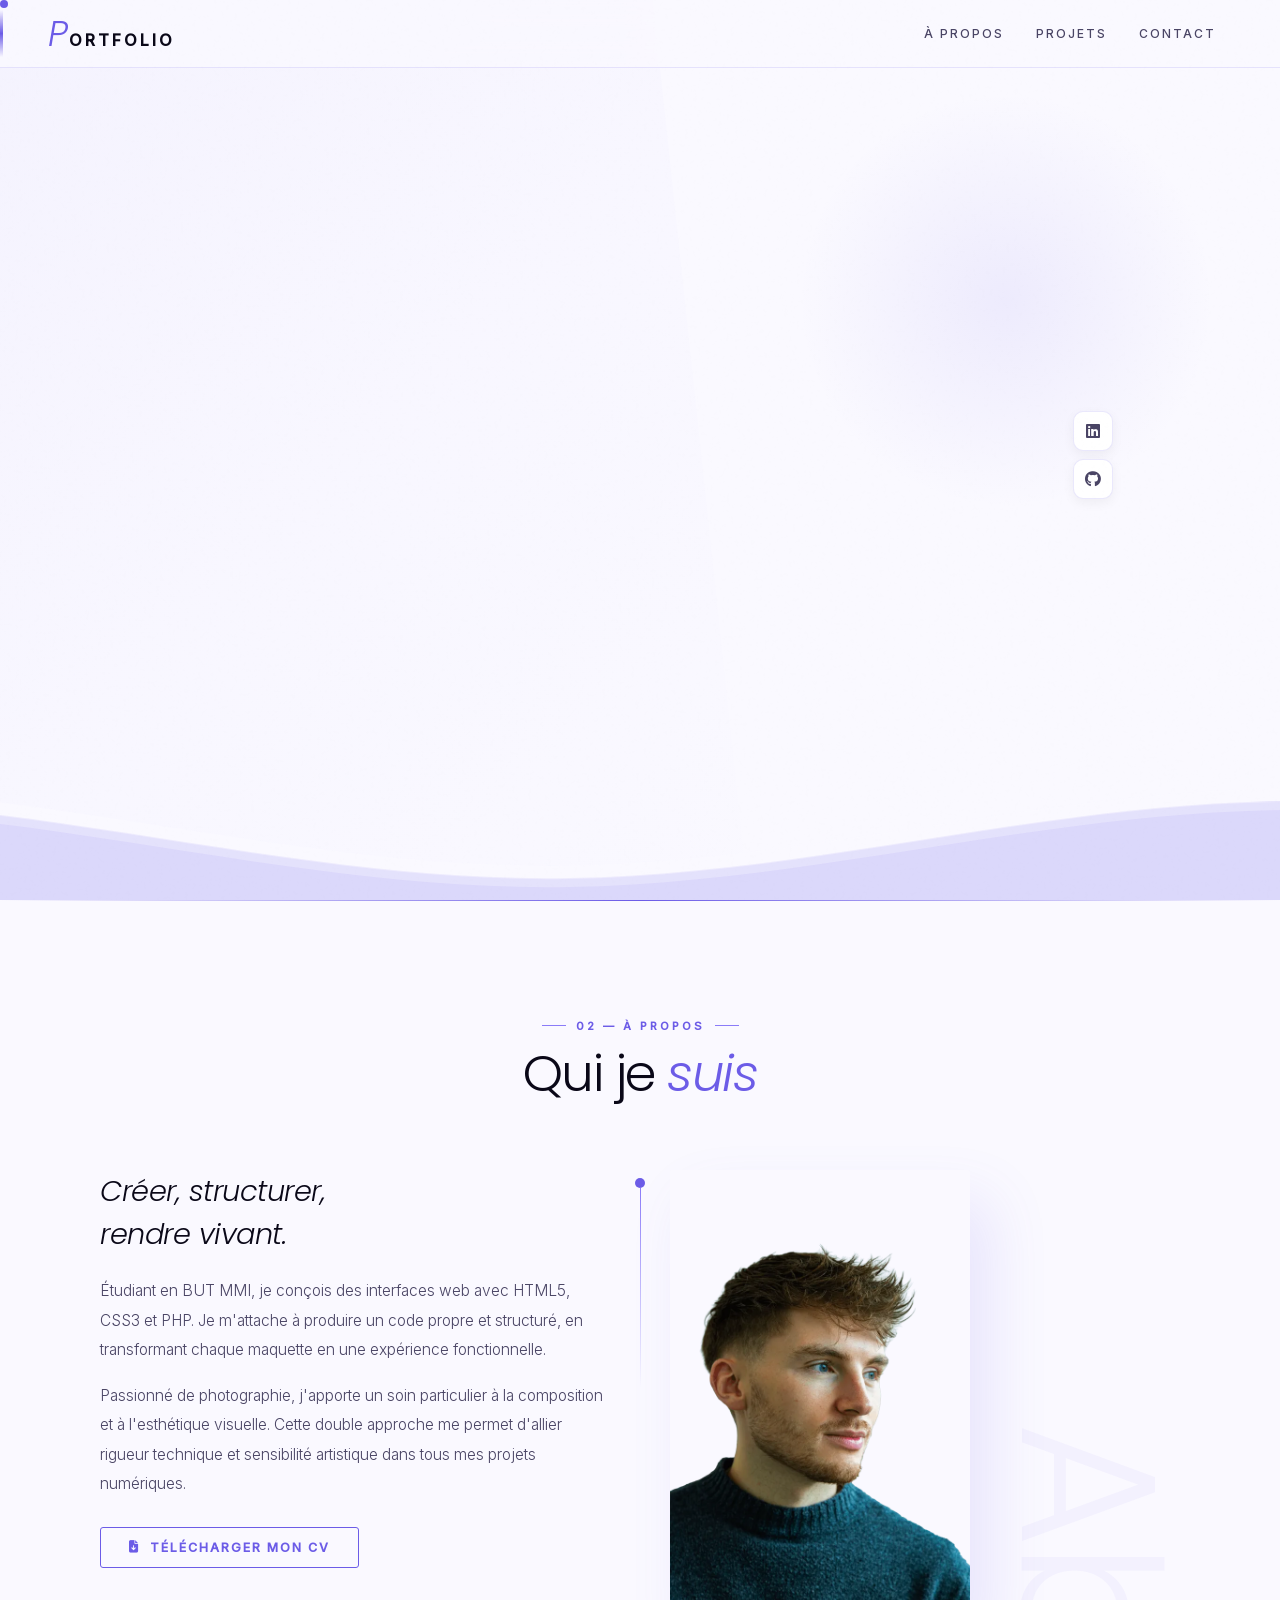
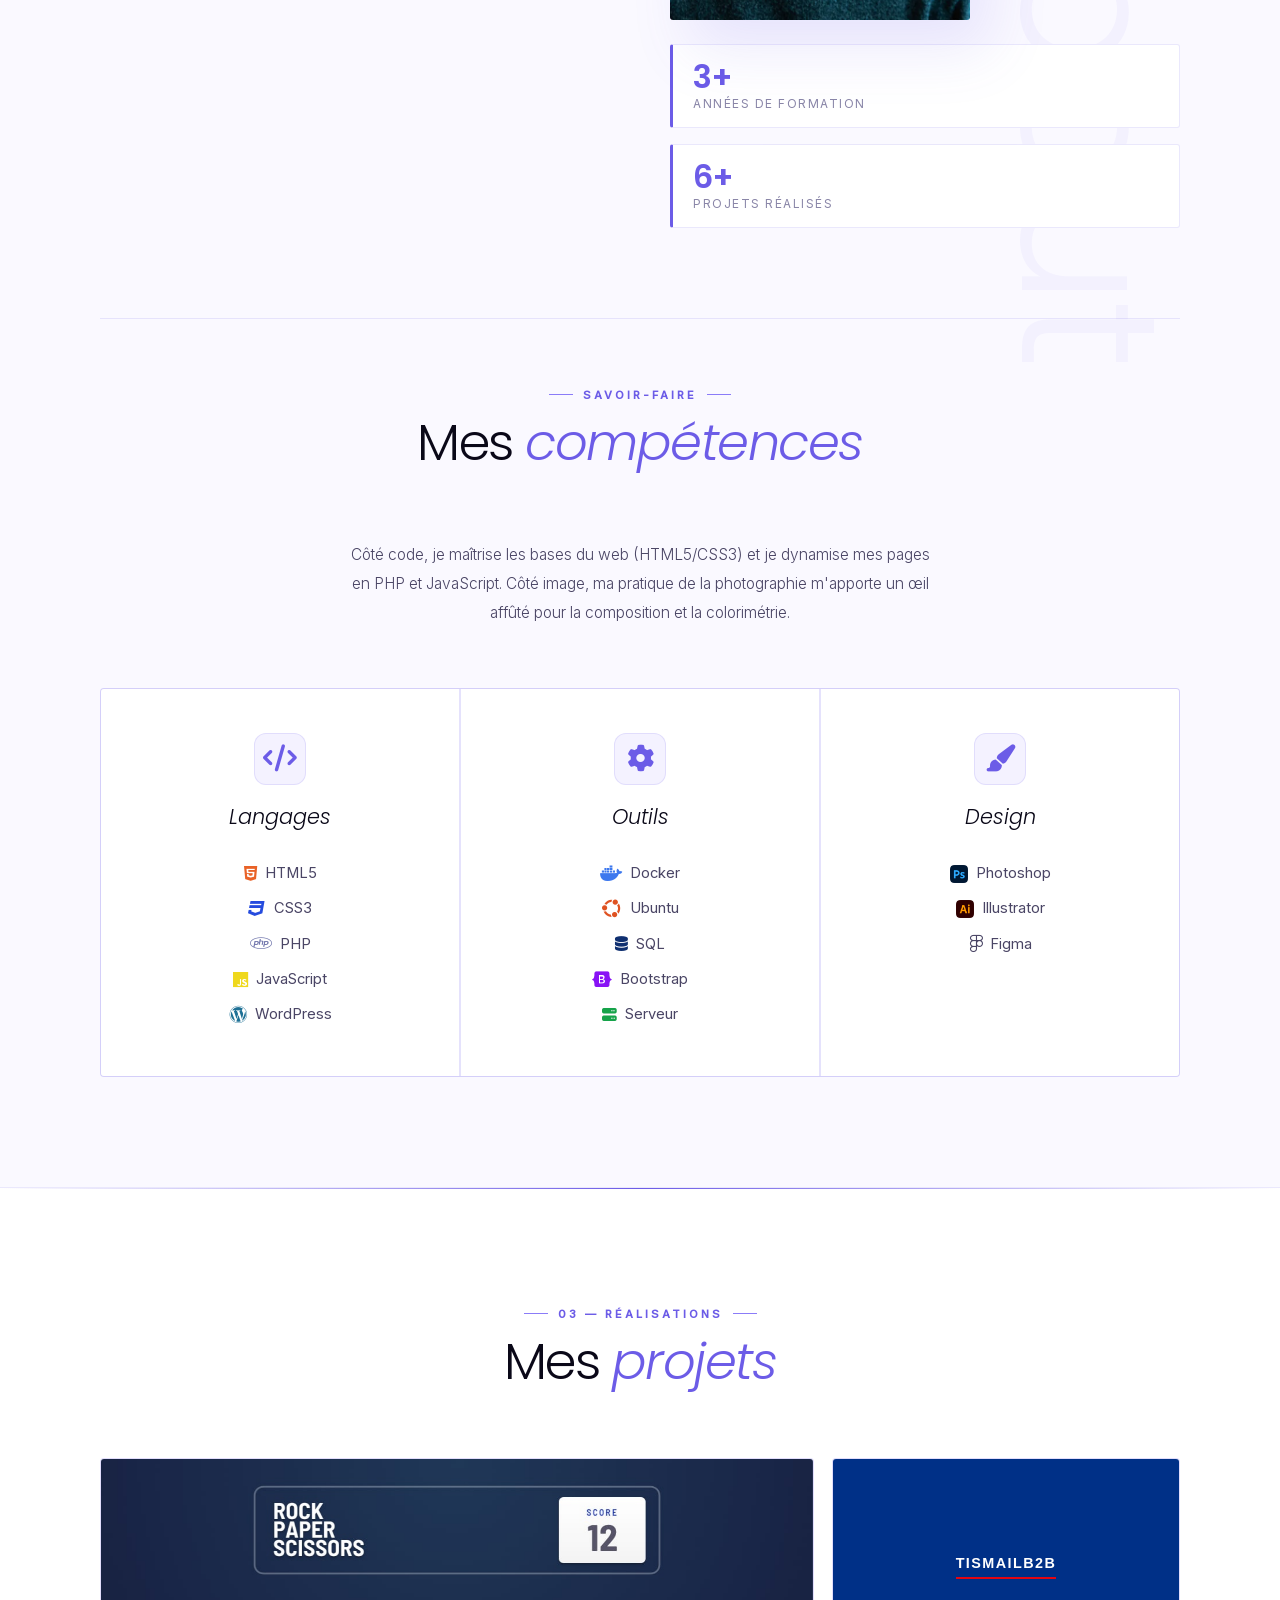
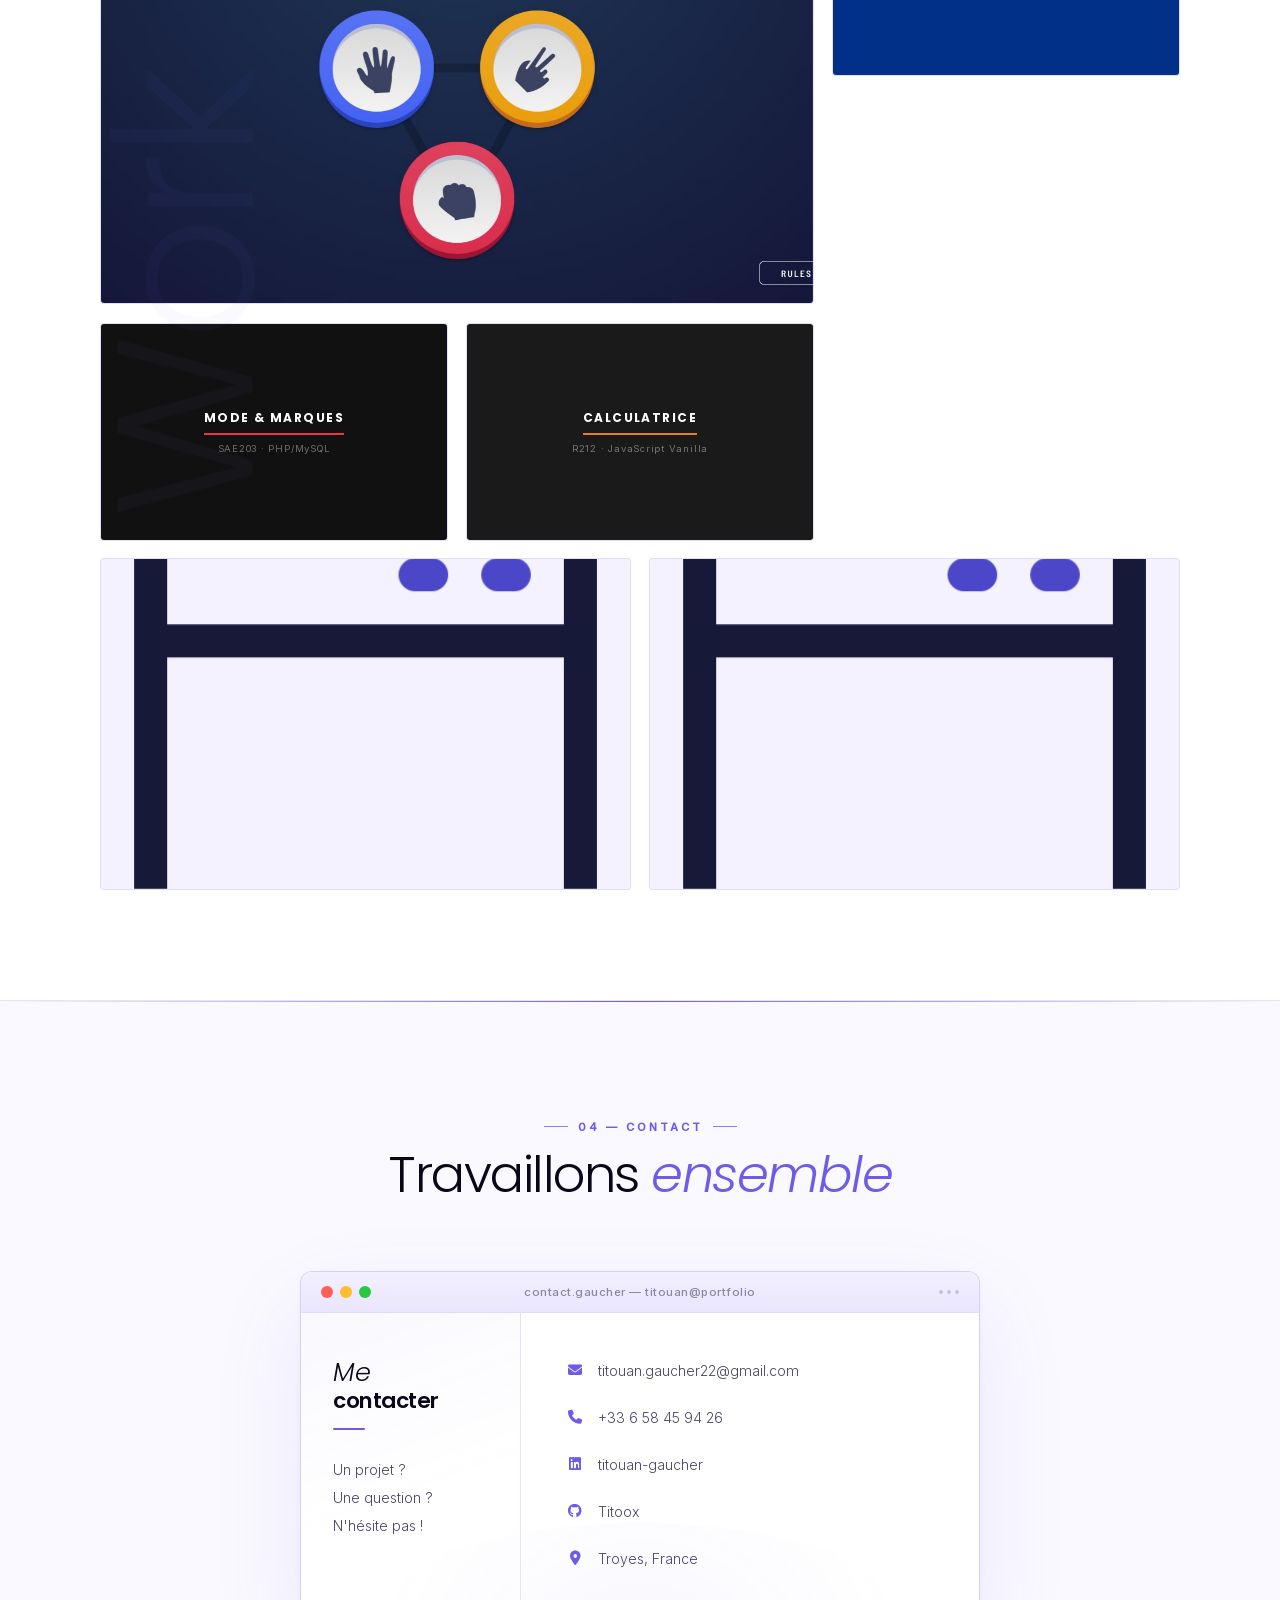
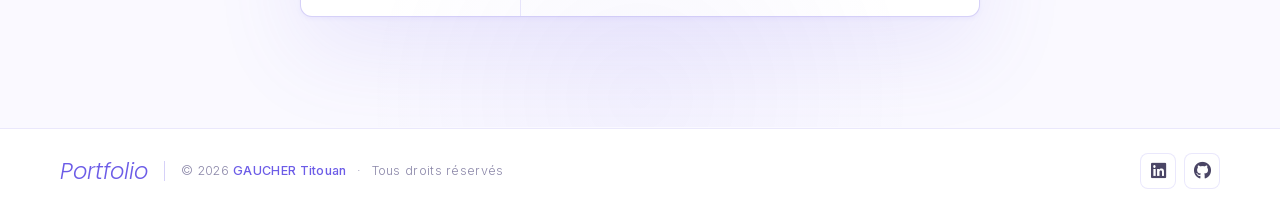
==== index.html @ 53550db9 "perf: optimisation EcoIndex Grade A — auto-hébergement polices + WebP + CSS fusionné - Polices Poppi" ====
<!DOCTYPE html>
<html lang="fr">
<head>
  <meta charset="UTF-8" />
  <meta name="viewport" content="width=device-width, initial-scale=1.0, viewport-fit=cover" />
  <meta name="description" content="Portfolio de GAUCHER Titouan, développeur web junior & étudiant en BUT MMI." />
  <meta name="theme-color" content="#6c5ce7">
  <title>Portfolio · Titouan Gaucher</title>

  <link rel="stylesheet" href="css/main.css" />
  <link rel="stylesheet" href="css/fa/all.min.css" />
  <link rel="icon" type="image/png" href="./images/favicon.png" />
</head>
<body>

  <!-- Curseur personnalisé -->
  <div class="cursor" id="cursor"></div>
  <div class="grain-overlay" aria-hidden="true"></div>


  <!-- ── HEADER ── -->
  <header class="en-tete">
    <a class="logo" href="#hero">
      <span class="logo-p">P</span>
      <span class="logo-rest">ortfolio</span>
    </a>
    <button class="nav-toggle" id="nav-toggle" aria-label="Menu" aria-expanded="false" aria-controls="main-nav">
      <span></span>
      <span></span>
      <span></span>
    </button>
    <nav class="navigation" id="main-nav">
      <ul class="navigation__liste">
        <li><a href="#profil">À propos</a></li>
        <li><a href="#projets">Projets</a></li>
        <li><a href="#contact">Contact</a></li>
      </ul>
    </nav>
  </header>

  <!-- ── HERO ── -->
  <div class="hero" id="hero">

    <div class="hero__left scroll">
      <span class="hero__number">01</span>

      <div class="hero__eyebrow">
        <span class="hero__eyebrow-line"></span>
        <span class="hero__eyebrow-text">Disponible · Troyes, France</span>
      </div>

      <h1 class="hero__titre">
        <em>Bonjour,</em><br>
        je suis<br>
        <span class="hero__nom-block">Titouan<br>Gaucher</span>
      </h1>

      <p class="hero__tagline">
        Développeur Web Junior & étudiant en BUT MMI —
        j'allie rigueur technique et sensibilité artistique
        pour créer des expériences web mémorables.
      </p>

      <div class="hero__actions">
        <!-- Fix #4 : bouton → lien (navigation sémantique) -->
        <a href="#profil" class="bouton-principal">
          <i class="fa-solid fa-user"></i> Qui suis-je ?
        </a>
        <a class="hero__link-cv" href="images/Titouan_Gaucher_CV.pdf" target="_blank">
          Mon CV
        </a>
      </div>

      <div class="hero__scroll-hint">Défiler</div>
    </div>

    <div class="hero__right">
      <div class="hero__right-inner">
        <div class="hero__photo-frame scroll-right">
          <!-- Pas de loading="lazy" sur hero — above the fold -->
          <picture>
            <source srcset="images/photo_profil.webp" type="image/webp" />
            <img src="images/photo_profil.png" alt="Titouan Gaucher" />
          </picture>
          <div class="hero__photo-tag">
            <div class="hero__photo-tag-dot"></div>
            <span>Open to work</span>
          </div>
        </div>
        <nav class="icones-hero" aria-label="Réseaux sociaux">
          <a href="https://www.linkedin.com/in/titouan-gaucher/" target="_blank" aria-label="LinkedIn">
            <i class="fa-brands fa-linkedin"></i>
          </a>
          <a href="https://github.com/Titoox" target="_blank" aria-label="GitHub">
            <i class="fa-brands fa-github"></i>
          </a>
        </nav>
      </div>
    </div>

    <div class="vagues-conteneur">
      <svg class="vagues" xmlns="http://www.w3.org/2000/svg" viewBox="0 24 150 28" preserveAspectRatio="none">
        <defs>
          <path id="vague-douce" d="M-160 44c30 0 58-18 88-18s 58 18 88 18 58-18 88-18 58 18 88 18 v44h-352z"/>
        </defs>
        <g class="parallaxe">
          <use href="#vague-douce" x="48" y="0" fill="#faf9ff"/>
          <use href="#vague-douce" x="48" y="3" fill="rgba(108,92,231,0.15)"/>
          <use href="#vague-douce" x="48" y="5" fill="rgba(108,92,231,0.07)"/>
        </g>
      </svg>
    </div>
  </div>

  <!-- ── BOUTON HAUT ── -->
  <button onclick="topFunction()" id="bouton-haut" title="Retour en haut" aria-label="Retour en haut de page">
    <svg height="1.1em" viewBox="0 0 512 512">
      <path d="M233.4 105.4c12.5-12.5 32.8-12.5 45.3 0l192 192c12.5 12.5 12.5 32.8 0 45.3s-32.8 12.5-45.3 0L256 173.3 86.6 342.6c-12.5 12.5-32.8 12.5-45.3 0s-12.5-32.8 0-45.3l192-192z"/>
    </svg>
  </button>

  <!-- ── SECTION PROFIL ── -->
  <!-- Fix #3 : id ajouté sur h2 pour correspondre à aria-labelledby -->
  <section id="profil" class="section-profil" aria-labelledby="titre-profil">
    <span class="section-deco-text" aria-hidden="true">About</span>
    <div class="profil-container">

      <div class="section-header scroll">
        <div class="section-label">02 — À propos</div>
        <h2 class="titre-section" id="titre-profil">Qui je <em>suis</em></h2>
      </div>

      <div class="profil-grid">
        <!-- Texte gauche -->
        <div class="profil-texte scroll-left">
          <h3>Créer, structurer,<br>rendre vivant.</h3>
          <p>
            Étudiant en BUT MMI, je conçois des interfaces web avec HTML5, CSS3
            et PHP. Je m'attache à produire un code propre et structuré, en
            transformant chaque maquette en une expérience fonctionnelle.
          </p>
          <p>
            Passionné de photographie, j'apporte un soin particulier à la
            composition et à l'esthétique visuelle. Cette double approche me
            permet d'allier rigueur technique et sensibilité artistique dans
            tous mes projets numériques.
          </p>
          <a class="bouton-cv" href="images/Titouan_Gaucher_CV.pdf" target="_blank">
            <i class="fa-solid fa-file-arrow-down"></i> Télécharger mon CV
          </a>
        </div>

        <!-- Divider central -->
        <div class="profil-divider scroll">
          <div class="profil-divider-dot"></div>
          <div class="profil-divider-line"></div>
        </div>

        <!-- Photo + stats droite -->
        <div class="profil-photo-col scroll-right">
          <!-- Fix #9 : lazy sur photo profil (below the fold) -->
          <picture>
            <source srcset="images/photo_profil.webp" type="image/webp" />
            <img loading="lazy" src="images/photo_profil.png" alt="Photo de profil de Titouan Gaucher" />
          </picture>
          <div class="profil-stats">
            <div class="profil-stat">
              <div class="profil-stat-num">3+</div>
              <div class="profil-stat-label">Années de formation</div>
            </div>
            <div class="profil-stat">
              <div class="profil-stat-num">6+</div>
              <div class="profil-stat-label">Projets réalisés</div>
            </div>
          </div>
        </div>
      </div>

      <!-- Compétences -->
      <div class="competences-section">
        <div class="section-header scroll">
          <div class="section-label">Savoir-faire</div>
          <h2 class="titre-section">Mes <em>compétences</em></h2>
        </div>

        <p class="competences-intro scroll">
          Côté code, je maîtrise les bases du web (HTML5/CSS3) et je dynamise
          mes pages en PHP et JavaScript. Côté image, ma pratique de la
          photographie m'apporte un œil affûté pour la composition et la colorimétrie.
        </p>

        <div class="competences-grille">
          <div class="carte-competence scroll">
            <h4><i class="fa-solid fa-code"></i><br/>Langages</h4>
            <div class="competence-liste">
              <p><i class="fa-brands fa-html5" style="color:#e96227"></i> HTML5</p>
              <p><i class="fa-brands fa-css3" style="color:#254bde"></i> CSS3</p>
              <p><i class="fa-brands fa-php" style="color:#7277ad"></i> PHP</p>
              <p><i class="fa-brands fa-js" style="color:#efd81d"></i> JavaScript</p>
              <p><i class="fa-brands fa-wordpress" style="color:#1e7095"></i> WordPress</p>
            </div>
          </div>
          <div class="carte-competence scroll">
            <h4><i class="fa-solid fa-gear"></i><br/>Outils</h4>
            <div class="competence-liste">
              <p><i class="fa-brands fa-docker" style="color:#3d78ee"></i> Docker</p>
              <p><i class="fa-brands fa-ubuntu" style="color:#df5222"></i> Ubuntu</p>
              <p><i class="fa-solid fa-database" style="color:#0f2f70"></i> SQL</p>
              <p><i class="fa-brands fa-bootstrap" style="color:#8812f5"></i> Bootstrap</p>
              <p><i class="fa-solid fa-server" style="color:#16a34a"></i> Serveur</p>
            </div>
          </div>
          <div class="carte-competence scroll">
            <h4><i class="fa-solid fa-paintbrush"></i><br/>Design</h4>
            <div class="competence-liste">
              <p><img src="./images/adobe-photoshop.256x256.png" alt="Photoshop"/> Photoshop</p>
              <p><img src="./images/adobe-illustrator.256x256.png" alt="Illustrator"/> Illustrator</p>
              <p><i class="fa-brands fa-figma"></i> Figma</p>
            </div>
          </div>
        </div>
      </div>

    </div>
  </section>

  <!-- ── SECTION PROJETS ── -->
  <!-- Fix #3 : id ajouté sur h2 -->
  <section id="projets" class="section-projets" aria-labelledby="titre-projets">
    <div class="projets-container">

      <div class="section-header scroll">
        <div class="section-label">03 — Réalisations</div>
        <h2 class="titre-section" id="titre-projets">Mes <em>projets</em></h2>
      </div>

      <div class="projets-grille">
        <div class="carte-projet scroll">
          <div class="projet-image"><img loading="lazy" src="./images/pfc/desktop-step-1.jpg" alt="Jeu Pierre-Feuille-Ciseaux en JavaScript"/></div>
          <div class="projet-infos">
            <p class="projet-description">Jeu Pierre-Feuille-Ciseaux</p>
            <div class="projet-pied">
              <span class="projet-technos">
                <i class="fa-brands fa-html5" style="color:rgba(255,255,255,0.9)"></i>
                <i class="fa-brands fa-css3" style="color:rgba(255,255,255,0.9)"></i>
                <i class="fa-brands fa-js" style="color:rgba(255,255,255,0.9)"></i>
              </span>
              <a class="lien-projet" href="projet-pfc.html">Voir le projet</a>
            </div>
          </div>
        </div>
        <div class="carte-projet scroll">
          <div class="projet-image" style="background:#003087; display:flex; align-items:center; justify-content:center;">
            <div style="text-align:center; color:white; font-family:'Outfit',sans-serif;">
              <div style="font-size:0.9em; font-weight:700; letter-spacing:0.1em; text-transform:uppercase; border-bottom:2px solid #e30613; padding-bottom:6px;">TismailB2B</div>
            </div>
          </div>
          <div class="projet-infos">
            <p class="projet-description">Portail B2B revendeurs — La Chaussette de France</p>
            <div class="projet-pied">
              <span class="projet-technos">
                <i class="fa-brands fa-php" style="color:rgba(255,255,255,0.9)"></i>
                <i class="fa-solid fa-database" style="color:rgba(255,255,255,0.9)"></i>
                <i class="fa-brands fa-css3" style="color:rgba(255,255,255,0.9)"></i>
              </span>
              <a class="lien-projet" href="projet-tismailb2b.html">Voir le projet</a>
            </div>
          </div>
        </div>
        <div class="carte-projet scroll">
          <div class="projet-image" style="background:#111; display:flex; align-items:center; justify-content:center; flex-direction:column; gap:8px;">
            <div style="font-family:'Poppins',sans-serif; font-size:0.75em; font-weight:700; letter-spacing:0.12em; text-transform:uppercase; color:white; border-bottom:2px solid #e63946; padding-bottom:6px;">Mode & Marques</div>
            <div style="font-size:0.6em; color:rgba(255,255,255,0.4); letter-spacing:0.08em;">SAE203 · PHP/MySQL</div>
          </div>
          <div class="projet-infos">
            <p class="projet-description">Répertoire de marques de mode</p>
            <div class="projet-pied">
              <span class="projet-technos">
                <i class="fa-brands fa-php" style="color:rgba(255,255,255,0.9)"></i>
                <i class="fa-solid fa-database" style="color:rgba(255,255,255,0.9)"></i>
                <i class="fa-brands fa-css3" style="color:rgba(255,255,255,0.9)"></i>
              </span>
              <a class="lien-projet" href="projet-sae203.html">Voir le projet</a>
            </div>
          </div>
        </div>
        <div class="carte-projet scroll">
          <div class="projet-image" style="background:#1a1a1a; display:flex; align-items:center; justify-content:center; flex-direction:column; gap:8px;">
            <div style="font-family:'Poppins',sans-serif; font-size:0.75em; font-weight:700; letter-spacing:0.12em; text-transform:uppercase; color:white; border-bottom:2px solid #e67e22; padding-bottom:6px;">Calculatrice</div>
            <div style="font-size:0.6em; color:rgba(255,255,255,0.4); letter-spacing:0.08em;">R212 · JavaScript Vanilla</div>
          </div>
          <div class="projet-infos">
            <p class="projet-description">Calculatrice JavaScript vanilla</p>
            <div class="projet-pied">
              <span class="projet-technos">
                <i class="fa-brands fa-js" style="color:rgba(255,255,255,0.9)"></i>
                <i class="fa-brands fa-html5" style="color:rgba(255,255,255,0.9)"></i>
                <i class="fa-brands fa-css3" style="color:rgba(255,255,255,0.9)"></i>
              </span>
              <a class="lien-projet" href="projet-calculatrice.html">Voir le projet</a>
            </div>
          </div>
        </div>
        <div class="carte-projet scroll">
          <div class="projet-image"><img loading="lazy" src="./images/web.png" alt="Projet web HTML CSS PHP"/></div>
          <div class="projet-infos">
            <p class="projet-description">Lorem ipsum dolor sit amet</p>
            <div class="projet-pied">
              <span class="projet-technos">
                <i class="fa-brands fa-html5" style="color:rgba(255,255,255,0.9)"></i>
                <i class="fa-brands fa-css3" style="color:rgba(255,255,255,0.9)"></i>
              </span>
              <a class="lien-projet" href="#" target="_blank">Visiter</a>
            </div>
          </div>
        </div>
        <div class="carte-projet scroll">
          <div class="projet-image"><img loading="lazy" src="./images/web.png" alt="Projet web Bootstrap PHP"/></div>
          <div class="projet-infos">
            <p class="projet-description">Lorem ipsum dolor sit amet</p>
            <div class="projet-pied">
              <span class="projet-technos">
                <i class="fa-brands fa-bootstrap" style="color:rgba(255,255,255,0.9)"></i>
                <i class="fa-brands fa-php" style="color:rgba(255,255,255,0.9)"></i>
              </span>
              <a class="lien-projet" href="#" target="_blank">Visiter</a>
            </div>
          </div>
        </div>
      </div>

    </div>
  </section>

  <!-- ── SECTION CONTACT ── -->
  <section id="contact" class="section-contact" aria-labelledby="titre-contact">
    <div class="contact-container">

      <div class="section-header scroll">
        <div class="section-label">04 — Contact</div>
        <h2 class="titre-section" id="titre-contact">Travaillons <em>ensemble</em></h2>
      </div>

      <div class="contact-zone scroll">
        <div class="formulaire-fenetre">
          <div class="fenetre-barre">
            <div class="fenetre-boutons">
              <div class="fenetre-btn fermer"></div>
              <div class="fenetre-btn agrandir"></div>
              <div class="fenetre-btn reduire"></div>
            </div>
            <span class="fenetre-barre-title">contact.gaucher — titouan@portfolio</span>
            <div class="fenetre-points">
              <div class="fenetre-point"></div>
              <div class="fenetre-point"></div>
              <div class="fenetre-point"></div>
            </div>
          </div>
          <div class="fenetre-corps">
            <div class="contact-infos">
              <div class="contact-titre">
                Me<br><strong>contacter</strong>
              </div>
              <p class="contact-accroche">Un projet ?<br/>Une question ?<br/>N'hésite pas !</p>
            </div>
            <div class="contact-liste">
              <a class="contact-ligne" href="mailto:titouan.gaucher22@gmail.com">
                <i class="fa-solid fa-envelope"></i> titouan.gaucher22@gmail.com
              </a>
              <a class="contact-ligne" href="tel:+33658459426">
                <i class="fa-solid fa-phone"></i> +33 6 58 45 94 26
              </a>
              <a class="contact-ligne" href="https://www.linkedin.com/in/titouan-gaucher/" target="_blank">
                <i class="fa-brands fa-linkedin"></i> titouan-gaucher
              </a>
              <a class="contact-ligne" href="https://github.com/Titoox" target="_blank">
                <i class="fa-brands fa-github"></i> Titoox
              </a>
              <span class="contact-ligne contact-ligne--info">
                <i class="fa-solid fa-location-dot"></i> Troyes, France
              </span>
            </div>
          </div>
        </div>
      </div>
    </div>
  </section>

  <!-- ── FOOTER ── -->
  <footer class="pied-de-page">
    <div class="footer-left">
      <a class="footer-logo" href="#hero">Portfolio</a>
      <div class="footer-sep"></div>
      <p class="pied-copyright">
        © 2026 <span class="pied-nom">GAUCHER Titouan</span>
        <span class="pied-separateur">·</span> Tous droits réservés
      </p>
    </div>
    <nav class="icones-footer" aria-label="Réseaux sociaux">
      <a href="https://www.linkedin.com/in/titouan-gaucher/" target="_blank" aria-label="LinkedIn">
        <i class="fa-brands fa-linkedin"></i>
      </a>
      <a href="https://github.com/Titoox" target="_blank" aria-label="GitHub">
        <i class="fa-brands fa-github"></i>
      </a>
    </nav>
  </footer>

  <script src="scroll.js"></script>

</body>
</html>
---- css/main.css ----
/* ================================================================
   fonts.css — Auto-hébergement des polices (Poppins + Inter)
   Remplace Google Fonts + CDNFonts Satoshi (non utilisé)
   Subset: latin + latin-ext (accents français)
================================================================ */

/* ── INTER variable font ── */
@font-face {
  font-family: "Inter";
  font-style: normal;
  font-weight: 200 500;
  font-display: swap;
  src: url("fonts/inter-latinext.woff2") format("woff2");
  unicode-range: U+0100-02BA, U+02BD-02C5, U+02C7-02CC, U+02CE-02D7, U+02DD-02FF, U+0304, U+0308, U+0329, U+1D00-1DBF, U+1E00-1E9F, U+1EF2-1EFF, U+2020, U+20A0-20AB, U+20AD-20C0, U+2113, U+2C60-2C7F, U+A720-A7FF;
}
@font-face {
  font-family: "Inter";
  font-style: normal;
  font-weight: 200 500;
  font-display: swap;
  src: url("fonts/inter-latin.woff2") format("woff2");
  unicode-range: U+0000-00FF, U+0131, U+0152-0153, U+02BB-02BC, U+02C6, U+02DA, U+02DC, U+0304, U+0308, U+0329, U+2000-206F, U+20AC, U+2122, U+2191, U+2193, U+2212, U+2215, U+FEFF, U+FFFD;
}

/* ── POPPINS italic 300 ── */
@font-face {
  font-family: "Poppins";
  font-style: italic;
  font-weight: 300;
  font-display: swap;
  src: url("fonts/poppins-italic-300-latinext.woff2") format("woff2");
  unicode-range: U+0100-02BA, U+02BD-02C5, U+02C7-02CC, U+02CE-02D7, U+02DD-02FF, U+0304, U+0308, U+0329, U+1D00-1DBF, U+1E00-1E9F, U+1EF2-1EFF, U+2020, U+20A0-20AB, U+20AD-20C0, U+2113, U+2C60-2C7F, U+A720-A7FF;
}
@font-face {
  font-family: "Poppins";
  font-style: italic;
  font-weight: 300;
  font-display: swap;
  src: url("fonts/poppins-italic-300-latin.woff2") format("woff2");
  unicode-range: U+0000-00FF, U+0131, U+0152-0153, U+02BB-02BC, U+02C6, U+02DA, U+02DC, U+0304, U+0308, U+0329, U+2000-206F, U+20AC, U+2122, U+2191, U+2193, U+2212, U+2215, U+FEFF, U+FFFD;
}

/* ── POPPINS normal 300 ── */
@font-face {
  font-family: "Poppins";
  font-style: normal;
  font-weight: 300;
  font-display: swap;
  src: url("fonts/poppins-300-latinext.woff2") format("woff2");
  unicode-range: U+0100-02BA, U+02BD-02C5, U+02C7-02CC, U+02CE-02D7, U+02DD-02FF, U+0304, U+0308, U+0329, U+1D00-1DBF, U+1E00-1E9F, U+1EF2-1EFF, U+2020, U+20A0-20AB, U+20AD-20C0, U+2113, U+2C60-2C7F, U+A720-A7FF;
}
@font-face {
  font-family: "Poppins";
  font-style: normal;
  font-weight: 300;
  font-display: swap;
  src: url("fonts/poppins-300-latin.woff2") format("woff2");
  unicode-range: U+0000-00FF, U+0131, U+0152-0153, U+02BB-02BC, U+02C6, U+02DA, U+02DC, U+0304, U+0308, U+0329, U+2000-206F, U+20AC, U+2122, U+2191, U+2193, U+2212, U+2215, U+FEFF, U+FFFD;
}

/* ── POPPINS normal 400 ── */
@font-face {
  font-family: "Poppins";
  font-style: normal;
  font-weight: 400;
  font-display: swap;
  src: url("fonts/poppins-400-latinext.woff2") format("woff2");
  unicode-range: U+0100-02BA, U+02BD-02C5, U+02C7-02CC, U+02CE-02D7, U+02DD-02FF, U+0304, U+0308, U+0329, U+1D00-1DBF, U+1E00-1E9F, U+1EF2-1EFF, U+2020, U+20A0-20AB, U+20AD-20C0, U+2113, U+2C60-2C7F, U+A720-A7FF;
}
@font-face {
  font-family: "Poppins";
  font-style: normal;
  font-weight: 400;
  font-display: swap;
  src: url("fonts/poppins-400-latin.woff2") format("woff2");
  unicode-range: U+0000-00FF, U+0131, U+0152-0153, U+02BB-02BC, U+02C6, U+02DA, U+02DC, U+0304, U+0308, U+0329, U+2000-206F, U+20AC, U+2122, U+2191, U+2193, U+2212, U+2215, U+FEFF, U+FFFD;
}

/* ── POPPINS normal 600 ── */
@font-face {
  font-family: "Poppins";
  font-style: normal;
  font-weight: 600;
  font-display: swap;
  src: url("fonts/poppins-600-latinext.woff2") format("woff2");
  unicode-range: U+0100-02BA, U+02BD-02C5, U+02C7-02CC, U+02CE-02D7, U+02DD-02FF, U+0304, U+0308, U+0329, U+1D00-1DBF, U+1E00-1E9F, U+1EF2-1EFF, U+2020, U+20A0-20AB, U+20AD-20C0, U+2113, U+2C60-2C7F, U+A720-A7FF;
}
@font-face {
  font-family: "Poppins";
  font-style: normal;
  font-weight: 600;
  font-display: swap;
  src: url("fonts/poppins-600-latin.woff2") format("woff2");
  unicode-range: U+0000-00FF, U+0131, U+0152-0153, U+02BB-02BC, U+02C6, U+02DA, U+02DC, U+0304, U+0308, U+0329, U+2000-206F, U+20AC, U+2122, U+2191, U+2193, U+2212, U+2215, U+FEFF, U+FFFD;
}

/* ── POPPINS normal 700 ── */
@font-face {
  font-family: "Poppins";
  font-style: normal;
  font-weight: 700;
  font-display: swap;
  src: url("fonts/poppins-700-latinext.woff2") format("woff2");
  unicode-range: U+0100-02BA, U+02BD-02C5, U+02C7-02CC, U+02CE-02D7, U+02DD-02FF, U+0304, U+0308, U+0329, U+1D00-1DBF, U+1E00-1E9F, U+1EF2-1EFF, U+2020, U+20A0-20AB, U+20AD-20C0, U+2113, U+2C60-2C7F, U+A720-A7FF;
}
@font-face {
  font-family: "Poppins";
  font-style: normal;
  font-weight: 700;
  font-display: swap;
  src: url("fonts/poppins-700-latin.woff2") format("woff2");
  unicode-range: U+0000-00FF, U+0131, U+0152-0153, U+02BB-02BC, U+02C6, U+02DA, U+02DC, U+0304, U+0308, U+0329, U+2000-206F, U+20AC, U+2122, U+2191, U+2193, U+2212, U+2215, U+FEFF, U+FFFD;
}

/* ── POPPINS normal 800 ── */
@font-face {
  font-family: "Poppins";
  font-style: normal;
  font-weight: 800;
  font-display: swap;
  src: url("fonts/poppins-800-latinext.woff2") format("woff2");
  unicode-range: U+0100-02BA, U+02BD-02C5, U+02C7-02CC, U+02CE-02D7, U+02DD-02FF, U+0304, U+0308, U+0329, U+1D00-1DBF, U+1E00-1E9F, U+1EF2-1EFF, U+2020, U+20A0-20AB, U+20AD-20C0, U+2113, U+2C60-2C7F, U+A720-A7FF;
}
@font-face {
  font-family: "Poppins";
  font-style: normal;
  font-weight: 800;
  font-display: swap;
  src: url("fonts/poppins-800-latin.woff2") format("woff2");
  unicode-range: U+0000-00FF, U+0131, U+0152-0153, U+02BB-02BC, U+02C6, U+02DA, U+02DC, U+0304, U+0308, U+0329, U+2000-206F, U+20AC, U+2122, U+2191, U+2193, U+2212, U+2215, U+FEFF, U+FFFD;
}
/* ================================================================
   Portfolio Titouan Gaucher — v4 — Perf-optimized
   Suppression: cursor ring, filter blur, grayscale, floatOrb,
   meshShift, backdrop-filter heavy, fixed grain
   Ajouts: will-change ciblé, contain, GPU hints propres
================================================================ */


:root {
  --v1: #6c5ce7;
  --v2: #8b7cf8;
  --v3: #b8affe;
  --v4: rgba(108,92,231,0.08);
  --v5: rgba(108,92,231,0.18);
  --v-glow: rgba(108,92,231,0.30);

  --blanc: #ffffff;
  --off-white: #faf9ff;
  --gris-clair: #f4f2ff;
  --gris-mid: #e8e4ff;
  --texte: #0a0818;
  --texte2: #4a4565;
  --texte3: #8a86a8;
  --bordure: rgba(108,92,231,0.14);
  --bordure2: rgba(108,92,231,0.28);

  --serif: "Poppins", sans-serif;
  --sans: "Inter", system-ui, sans-serif;

  --ease-spring: cubic-bezier(0.34, 1.56, 0.64, 1);
  --ease-smooth: cubic-bezier(0.4, 0, 0.2, 1);
}

*, *::before, *::after {
  margin: 0; padding: 0; box-sizing: border-box;
}
html { scroll-behavior: smooth; }
body {
  font-family: var(--sans);
  background: var(--off-white);
  color: var(--texte);
  -webkit-font-smoothing: antialiased;
  overflow-x: hidden;
}

/* cursor:none appliqué uniquement via JS quand le curseur custom est actif */
/* body { cursor: none; } — supprimé du CSS global pour l'accessibilité */
.cursor {
  position: fixed;
  width: 8px; height: 8px;
  background: var(--v1);
  border-radius: 50%;
  pointer-events: none;
  z-index: 10000;
  top: 0; left: 0;
  /* translate via JS transform direct, pas de transition pour 0 lag */
  will-change: transform;
}
/* Grossit légèrement sur les éléments interactifs */
.cursor.hover {
  width: 14px; height: 14px;
  background: var(--v2);
  transition: width 0.15s ease, height 0.15s ease, background 0.15s ease;
}
/* Curseur normal pour les champs de texte */
input, textarea, select { cursor: text; }

/* Grain — position: absolute sur wrapper, pas fixed */
.grain-overlay {
  position: fixed; inset: 0;
  background-image: url("data:image/svg+xml,%3Csvg viewBox='0 0 256 256' xmlns='http://www.w3.org/2000/svg'%3E%3Cfilter id='n'%3E%3CfeTurbulence type='fractalNoise' baseFrequency='0.85' numOctaves='3' stitchTiles='stitch'/%3E%3C/filter%3E%3Crect width='100%25' height='100%25' filter='url(%23n)' opacity='0.025'/%3E%3C/svg%3E");
  pointer-events: none;
  z-index: 9998;
  opacity: 0.35;
  /* Pas de repaint — layer compositing only */
  will-change: auto;
  contain: strict;
}


/* ── NAV TOGGLE (hamburger) — Caché par défaut sur desktop ── */
.nav-toggle {
  display: none;
}
/* ================================================================
   HEADER
================================================================ */
.en-tete {
  position: fixed; top: 0; left: 0; right: 0; z-index: 997;
  display: flex; justify-content: space-between; align-items: center;
  padding: 0 60px;
  height: 70px;
  background: rgba(250,249,255,0.88);
  /* Réduit vs v3: était blur(24px) saturate(200%) — coûteux */
  backdrop-filter: blur(12px);
  -webkit-backdrop-filter: blur(12px);
  border-bottom: 1px solid var(--bordure);
  contain: layout style;
}
.en-tete::before {
  content: "";
  position: absolute;
  left: 0; top: 15%; height: 70%;
  width: 3px;
  background: linear-gradient(to bottom, transparent, var(--v1), transparent);
}

.logo {
  text-decoration: none;
  display: flex; align-items: baseline; gap: 2px;
  color: var(--texte);
  letter-spacing: -1px;
}
.logo-p {
  font-family: var(--serif);
  font-style: italic; font-weight: 300; font-size: 2.2em;
  color: var(--v1); line-height: 1;
}
.logo-rest {
  font-family: var(--sans);
  font-weight: 600; font-size: 1em;
  letter-spacing: 3px; text-transform: uppercase;
  color: var(--texte);
}

.navigation__liste { list-style: none; display: flex; align-items: center; }
.navigation__liste a {
  position: relative;
  display: block; padding: 8px 20px;
  color: var(--texte2); text-decoration: none;
  font-size: 0.78em; font-weight: 500;
  letter-spacing: 2px; text-transform: uppercase;
  transition: color 0.25s ease;
}
.navigation__liste a::after {
  content: "";
  position: absolute; bottom: 4px; left: 20px; right: 20px;
  height: 1px; background: var(--v1);
  transform: scaleX(0);
  transition: transform 0.25s var(--ease-smooth);
  transform-origin: left;
  will-change: transform;
}
.navigation__liste a:hover { color: var(--v1); }
.navigation__liste a:hover::after { transform: scaleX(1); }

/* ================================================================
   HERO — asymétrique, sans animations continues
================================================================ */
.hero {
  position: relative;
  min-height: 100vh;
  display: grid;
  grid-template-columns: 1fr 1fr;
  /* overflow:hidden retiré — il coupait les icônes LinkedIn/GitHub positionnées en absolu */
  background: var(--off-white);
}
.hero::before {
  content: "";
  position: absolute; top: -20%; left: -10%;
  width: 70%; height: 140%;
  background: linear-gradient(135deg, rgba(108,92,231,0.05) 0%, rgba(184,175,254,0.03) 50%, transparent 100%);
  clip-path: polygon(0 0, 85% 0, 100% 100%, 0% 100%);
  pointer-events: none;
}
/* Orbe statique (pas d'animation continue) */
.hero::after {
  content: "";
  position: absolute; top: 10%; right: 5%;
  width: 420px; height: 420px;
  border-radius: 50%;
  background: radial-gradient(circle, rgba(108,92,231,0.09) 0%, transparent 70%);
  pointer-events: none;
}

.hero__left {
  position: relative; z-index: 2;
  display: flex; flex-direction: column; justify-content: center;
  padding: 120px 60px 80px 80px;
}
.hero__number {
  position: absolute; top: 50%; left: 60px;
  transform: translateY(-50%);
  font-family: var(--serif); font-size: 18em; font-weight: 300;
  color: rgba(108,92,231,0.04);
  line-height: 1; pointer-events: none; user-select: none;
  letter-spacing: -10px;
  /* Contenu décoratif — isolé du layout */
  contain: layout style paint;
}

.hero__eyebrow {
  display: flex; align-items: center; gap: 14px;
  margin-bottom: 24px;
}
.hero__eyebrow-line { width: 40px; height: 1px; background: var(--v1); }
.hero__eyebrow-text {
  font-size: 0.72em; font-weight: 600;
  letter-spacing: 3px; text-transform: uppercase;
  color: var(--v1);
}

/* Dot pulsant — animation simple opacity only, pas de box-shadow animé */
.hero__eyebrow-dot {
  display: inline-block;
  width: 6px; height: 6px;
  border-radius: 50%; background: #22c55e;
  animation: dotPulse 2.5s ease-in-out infinite;
}
@keyframes dotPulse {
  0%, 100% { opacity: 1; }
  50%       { opacity: 0.35; }
}

.hero__titre {
  font-family: var(--serif);
  font-size: clamp(3.5em, 6vw, 5.5em);
  font-weight: 300; line-height: 1.0;
  color: var(--texte); letter-spacing: -2px;
  margin-bottom: 8px;
}
.hero__titre em { font-style: italic; color: var(--v1); }
.hero__titre .hero__nom-block {
  display: block; font-weight: 600; letter-spacing: -3px;
}

.hero__tagline {
  font-size: 1em; color: var(--texte2); line-height: 1.7;
  max-width: 380px; margin: 24px 0 44px;
  font-weight: 300;
  border-left: 2px solid var(--v2); padding-left: 18px;
}

.hero__actions { display: flex; align-items: center; gap: 24px; }

/* Hint scroll — opacity seulement, pas de box-shadow ou blur */
.hero__scroll-hint {
  position: absolute; bottom: 40px; left: 80px;
  display: flex; align-items: center; gap: 10px;
  font-size: 0.7em; letter-spacing: 2px; text-transform: uppercase;
  color: var(--texte3);
}
.hero__scroll-hint::before {
  content: "";
  width: 1px; height: 40px;
  background: linear-gradient(to bottom, transparent, var(--v1));
  animation: scrollLine 2.5s ease-in-out infinite;
  will-change: opacity;
}
@keyframes scrollLine {
  0%, 100% { opacity: 0.3; }
  50%       { opacity: 0.9; }
}

/* Colonne droite */
.hero__right {
  position: relative; z-index: 1;
  display: flex; align-items: center; justify-content: center;
  padding: 100px 60px 80px 0;
}

/* Wrapper interne : photo + icônes côte à côte en flexbox — plus de position:absolute */
.hero__right-inner {
  display: flex;
  align-items: center;
  gap: 16px;
  align-self: center;
}

/* Icônes hero — colonne verticale en flexbox statique */
.icones-hero {
  display: flex;
  flex-direction: column;
  gap: 10px;
}
.icones-hero a {
  display: flex; align-items: center; justify-content: center;
  width: 40px; height: 40px;
  background: var(--blanc); border: 1px solid var(--bordure);
  border-radius: 10px; color: var(--texte2); font-size: 1em;
  text-decoration: none;
  transition: background 0.2s ease, color 0.2s ease, border-color 0.2s ease,
              transform 0.2s var(--ease-spring), box-shadow 0.2s ease;
  box-shadow: 0 4px 12px rgba(0,0,0,0.05);
}
.icones-hero a:hover {
  background: var(--v1); color: #fff;
  border-color: var(--v1);
  transform: scale(1.1);
  box-shadow: 0 8px 20px var(--v-glow);
}

.hero__photo-frame {
  position: relative;
  will-change: transform; /* Pour le scroll reveal */
}
.hero__photo-frame::before {
  content: "";
  position: absolute; top: -20px; right: -20px;
  width: 100%; height: 100%;
  border: 1.5px solid var(--bordure2); border-radius: 4px; z-index: 0;
}
.hero__photo-frame::after {
  content: "";
  position: absolute; bottom: -30px; left: -30px;
  width: 80px; height: 80px;
  background: linear-gradient(135deg, var(--v1), var(--v2));
  border-radius: 50%; opacity: 0.12; z-index: 0;
}
.hero__photo-frame img {
  position: relative; z-index: 1;
  width: 320px; border-radius: 4px; display: block;
  /* Supprimé: filter grayscale (paint layer inutile) */
  box-shadow: 30px 40px 80px rgba(108,92,231,0.15), -10px -10px 40px rgba(0,0,0,0.04);
  /* Pas de transition sur filter */
}

/* Badge "Open to work" — positionné sous la photo, aligné à gauche */
.hero__photo-tag {
  position: absolute; bottom: -20px; left: 0;
  background: var(--blanc); border: 1px solid var(--bordure2);
  border-radius: 8px; padding: 10px 16px; z-index: 2;
  box-shadow: 0 8px 24px rgba(108,92,231,0.10);
  display: flex; align-items: center; gap: 10px;
}
.hero__photo-tag-dot {
  width: 8px; height: 8px; border-radius: 50%; background: #22c55e;
  /* Réduit: était box-shadow animé — remplacé par opacity seul */
  animation: dotPulse 2.5s ease-in-out infinite;
  will-change: opacity;
}
.hero__photo-tag span { font-size: 0.8em; color: var(--texte2); font-weight: 500; }

/* ── Icônes footer ── */
.icones-footer {
  display: flex; flex-direction: row; gap: 8px;
}
.icones-footer a {
  display: inline-flex; align-items: center; justify-content: center;
  width: 36px; height: 36px; border-radius: 8px;
  border: 1px solid var(--bordure);
  background: var(--blanc);
  color: var(--texte2); font-size: 1.1em; text-decoration: none;
  transition: color 0.2s ease, background 0.2s ease, border-color 0.2s ease,
              transform 0.2s var(--ease-spring);
  will-change: transform;
}
.icones-footer a:hover {
  color: var(--v1); background: var(--gris-clair);
  border-color: var(--v2); transform: translateY(-2px);
}

/* Vagues */
.vagues-conteneur {
  position: absolute; bottom: 0; left: 0; right: 0;
  line-height: 0; z-index: 3;
}
.vagues { width: 100%; height: 14vh; min-height: 80px; max-height: 120px; }
.parallaxe > use {
  animation: mouvement-infini 25s cubic-bezier(0.55,0.5,0.45,0.5) infinite;
  will-change: transform;
}
.parallaxe > use:nth-child(1) { animation-delay: -2s; animation-duration: 7s; }
.parallaxe > use:nth-child(2) { animation-delay: -3s; animation-duration: 10s; }
.parallaxe > use:nth-child(3) { animation-delay: -4s; animation-duration: 13s; }
@keyframes mouvement-infini {
  0%   { transform: translate3d(-90px,0,0); }
  100% { transform: translate3d(85px,0,0); }
}

/* ================================================================
   BOUTONS
================================================================ */
@keyframes flash {
  from { opacity:0; left:0%; }
  50%  { opacity:1; }
  to   { opacity:0; left:100%; }
}

.bouton-principal {
  position: relative;
  display: inline-flex; align-items: center; gap: 8px;
  font-family: var(--sans);
  font-size: 0.82em; font-weight: 600;
  letter-spacing: 1.5px; text-transform: uppercase;
  padding: 14px 32px;
  background: linear-gradient(135deg, var(--v1) 0%, #4834d4 100%);
  color: #fff; border: none; border-radius: 3px;
  overflow: hidden;
  box-shadow: 0 8px 28px var(--v-glow), inset 0 1px 0 rgba(255,255,255,0.12);
  /* Seulement transform + box-shadow — pas filter */
  transition: transform 0.2s var(--ease-spring), box-shadow 0.25s ease;
  will-change: transform;
}
.bouton-principal::before {
  content: ""; display: block; width: 0; height: 100%;
  position: absolute; top: 0; left: 0; opacity: 0;
  background: rgba(255,255,255,0.22);
  box-shadow: 0 0 40px 25px rgba(255,255,255,0.18);
  transform: skewX(-20deg); z-index: 1;
}
.bouton-principal:hover::before { animation: flash 0.45s linear; }
.bouton-principal:hover {
  transform: translateY(-2px);
  box-shadow: 0 14px 44px var(--v-glow);
}
.bouton-principal:active { transform: scale(0.97); }

.hero__link-cv {
  display: inline-flex; align-items: center; gap: 8px;
  font-size: 0.82em; font-weight: 500; letter-spacing: 1px;
  text-transform: uppercase; text-decoration: none;
  color: var(--texte2);
  transition: color 0.2s ease;
}
.hero__link-cv i { transition: transform 0.2s ease; will-change: transform; }
.hero__link-cv:hover { color: var(--v1); }
.hero__link-cv:hover i { transform: translateX(4px); }

/* ── Bouton retour en haut ── */
#bouton-haut {
  display: none; position: fixed;
  bottom: 36px; right: 36px; z-index: 99;
  width: 46px; height: 46px;
  background: var(--blanc);
  border: 1px solid var(--bordure2); border-radius: 50%;
  box-shadow: 0 6px 24px rgba(108,92,231,0.12);
  transition: background 0.2s ease, transform 0.2s var(--ease-spring), box-shadow 0.2s ease;
  will-change: transform;
  align-items: center; justify-content: center;
}
#bouton-haut:hover {
  background: var(--v1);
  transform: translateY(-3px) scale(1.06);
  box-shadow: 0 10px 30px var(--v-glow);
}
#bouton-haut:hover svg { fill: #fff; }
#bouton-haut svg { fill: var(--v1); transition: fill 0.2s ease; }

/* ================================================================
   TITRES DE SECTION
================================================================ */
.section-header {
  text-align: center;
  margin-bottom: 70px;
}
.section-label {
  display: inline-flex; align-items: center; gap: 10px;
  font-size: 0.7em; font-weight: 600; letter-spacing: 3px;
  text-transform: uppercase; color: var(--v1);
  margin-bottom: 14px;
}
.section-label::before, .section-label::after {
  content: ""; width: 24px; height: 1px; background: var(--v2);
}
.titre-section {
  font-family: var(--serif);
  font-size: 3.2em; font-weight: 300;
  letter-spacing: -1.5px; line-height: 1.05; color: var(--texte);
}
.titre-section em { font-style: italic; color: var(--v1); }

/* ================================================================
   SECTION PROFIL
================================================================ */
.section-profil {
  padding: 130px 0;
  background: var(--off-white);
  position: relative; overflow: hidden;
}
.section-profil::before {
  content: "";
  position: absolute; top: 0; left: 0; right: 0; height: 1px;
  background: linear-gradient(90deg, transparent, var(--v1), transparent);
}
/* Texte décoratif "About" — vrai élément HTML pour un z-index fiable */
.section-deco-text {
  position: absolute;
  right: -80px; top: 42%;
  transform: translateY(-50%) rotate(90deg);
  font-family: var(--serif); font-size: 12em; font-weight: 300;
  color: rgba(108,92,231,0.05);
  pointer-events: none; user-select: none;
  letter-spacing: -5px; white-space: nowrap;
  z-index: 0;
}

.profil-container { max-width: 1200px; margin: 0 auto; padding: 0 80px; }

.profil-grid {
  display: grid;
  grid-template-columns: 1fr 80px 1fr;
  align-items: start; margin-bottom: 100px;
  position: relative; z-index: 1;
}
.profil-divider {
  display: flex; flex-direction: column; align-items: center;
  padding-top: 8px;
}
.profil-divider-dot {
  width: 10px; height: 10px; border-radius: 50%; background: var(--v1); flex-shrink: 0;
}
.profil-divider-line {
  width: 1px; flex: 1; min-height: 200px;
  background: linear-gradient(to bottom, var(--v2), transparent);
}

.profil-texte h3 {
  font-family: var(--serif);
  font-size: 1.8em; font-weight: 300; font-style: italic;
  color: var(--texte); margin-bottom: 20px; letter-spacing: -0.5px;
}
.profil-texte p {
  color: var(--texte2); line-height: 1.9; font-size: 0.97em; font-weight: 300;
}
.profil-texte p + p { margin-top: 16px; }

.profil-photo-col {
  display: flex; flex-direction: column; align-items: flex-start; gap: 24px;
}
.profil-photo-col img {
  width: 100%; max-width: 300px; border-radius: 3px; display: block;
  /* Supprimé: filter grayscale + transition filter */
  box-shadow: 20px 30px 60px rgba(108,92,231,0.13);
  transition: transform 0.35s var(--ease-smooth);
  will-change: transform;
}
.profil-photo-col img:hover { transform: scale(1.01); }

.profil-stats { display: flex; flex-direction: column; gap: 16px; width: 100%; }
.profil-stat {
  padding: 16px 20px;
  background: var(--blanc); border: 1px solid var(--bordure);
  border-radius: 3px; border-left: 3px solid var(--v1);
}
.profil-stat-num {
  font-family: var(--serif); font-size: 2em; font-weight: 600;
  color: var(--v1); line-height: 1; letter-spacing: -1px;
}
.profil-stat-label {
  font-size: 0.75em; color: var(--texte3);
  text-transform: uppercase; letter-spacing: 1.5px; margin-top: 3px;
}

.bouton-cv {
  display: inline-flex; align-items: center; gap: 10px;
  margin-top: 28px; position: relative;
  padding: 12px 28px; border: 1px solid var(--v1); border-radius: 3px;
  font-size: 0.78em; font-weight: 600; letter-spacing: 2px; text-transform: uppercase;
  color: var(--v1); background: transparent; text-decoration: none;
  overflow: hidden;
  transition: color 0.3s ease, transform 0.2s var(--ease-smooth);
  will-change: transform;
  z-index: 0;
}
.bouton-cv::before {
  content: ""; display: block; width: 0; height: 100%;
  position: absolute; top: 0; left: 0; opacity: 0;
  background: rgba(255,255,255,0.28);
  box-shadow: 0 0 40px 25px rgba(255,255,255,0.2);
  transform: skewX(-20deg); z-index: 1;
}
.bouton-cv::after {
  content: ""; position: absolute; inset: 0;
  background: linear-gradient(135deg, var(--v1), #4834d4);
  opacity: 0; transition: opacity 0.3s ease; z-index: -1;
}
.bouton-cv:hover { color: #fff; transform: translateY(-1px); }
.bouton-cv:hover::after { opacity: 1; }
.bouton-cv:hover::before { animation: flash 0.45s linear; }

/* ================================================================
   COMPÉTENCES
================================================================ */
.competences-section { padding-top: 60px; border-top: 1px solid var(--bordure); }
.competences-intro {
  text-align: center; font-size: 0.97em; color: var(--texte2);
  line-height: 1.9; max-width: 600px; margin: 0 auto 60px; font-weight: 300;
}
.competences-grille {
  display: grid; grid-template-columns: repeat(3, 1fr);
  gap: 2px; background: var(--bordure);
  border: 1px solid var(--bordure); border-radius: 4px; overflow: hidden;
}

.carte-competence {
  background: var(--blanc); padding: 44px 32px; text-align: center;
  position: relative; overflow: hidden;
  /* Transition sur background + transform uniquement */
  transition: background 0.25s ease, transform 0.25s var(--ease-spring);
  will-change: transform;
  contain: content;
}
.carte-competence::before {
  content: "";
  position: absolute; bottom: 0; left: 0; right: 0; height: 3px;
  background: linear-gradient(90deg, var(--v1), var(--v2));
  transform: scaleX(0);
  transform-origin: left;
  transition: transform 0.3s var(--ease-smooth);
  will-change: transform;
}
.carte-competence:hover { background: var(--gris-clair); }
.carte-competence:hover::before { transform: scaleX(1); }

.carte-competence h4 {
  font-family: var(--serif); font-size: 1.3em; font-weight: 400; font-style: italic;
  color: var(--texte); margin-bottom: 24px;
}
.carte-competence .fa-code,
.carte-competence .fa-gear,
.carte-competence .fa-paintbrush {
  display: inline-flex; align-items: center; justify-content: center;
  width: 52px; height: 52px; border-radius: 12px;
  background: var(--gris-clair); color: var(--v1); font-size: 1.3em;
  margin-bottom: 16px; border: 1px solid var(--bordure);
  transition: background 0.2s ease, color 0.2s ease, transform 0.2s var(--ease-spring);
  will-change: transform;
}
.carte-competence:hover .fa-code,
.carte-competence:hover .fa-gear,
.carte-competence:hover .fa-paintbrush {
  background: var(--v1); color: #fff;
  transform: scale(1.08) rotate(-3deg);
}

.competence-liste p {
  font-size: 0.92em; line-height: 2.4; color: var(--texte2);
  display: flex; align-items: center; justify-content: center; gap: 8px;
}
.competence-liste .fa-brands { font-size: 1.2em; }
.competence-liste img { width: 18px; }

/* ================================================================
   SECTION PROJETS
================================================================ */
.section-projets {
  padding: 130px 0;
  background: var(--blanc);
  position: relative;
  border-top: 1px solid var(--bordure);
  overflow: hidden;
  contain: content;
}
.section-projets::before {
  content: "";
  position: absolute; top: 0; left: 0; right: 0; height: 1px;
  background: linear-gradient(90deg, transparent, var(--v1), transparent);
}
.section-projets::after {
  content: "Work";
  position: absolute; left: -3%; top: 50%;
  transform: translateY(-50%) rotate(-90deg);
  font-family: var(--serif); font-size: 12em; font-weight: 300;
  color: rgba(108,92,231,0.04);
  pointer-events: none; user-select: none;
  letter-spacing: -5px; white-space: nowrap;
  contain: layout style paint;
}

.projets-container { max-width: 1200px; margin: 0 auto; padding: 0 80px; }

.projets-grille {
  display: grid;
  grid-template-columns: repeat(6, 1fr);
  gap: 20px;
}
.carte-projet:nth-child(1) { grid-column: span 4; }
.carte-projet:nth-child(2) { grid-column: span 2; }
.carte-projet:nth-child(3) { grid-column: span 2; }
.carte-projet:nth-child(4) { grid-column: span 2; }
.carte-projet:nth-child(5) { grid-column: span 3; }
.carte-projet:nth-child(6) { grid-column: span 3; }

.carte-projet {
  position: relative; border-radius: 4px; overflow: hidden;
  background: var(--gris-clair); border: 1px solid var(--bordure);
  aspect-ratio: 16/10;
  transition: transform 0.3s var(--ease-spring), box-shadow 0.3s ease;
  will-change: transform;
  contain: content;
}
.carte-projet:hover {
  transform: translateY(-5px);
  box-shadow: 0 22px 55px rgba(108,92,231,0.14);
}

.projet-image { width: 100%; height: 100%; position: absolute; inset: 0; }
.projet-image img {
  width: 100%; height: 100%; object-fit: cover; display: block;
  transition: transform 0.45s ease;
  will-change: transform;
  /* Supprimé: filter saturate (paint layer) */
}
.carte-projet:hover .projet-image img { transform: scale(1.05); }

/* Overlay — opacity-only transition, pas de filter */
.projet-infos {
  position: absolute; inset: 0;
  background: linear-gradient(to top, rgba(108,92,231,0.88) 0%, rgba(72,52,212,0.25) 55%, transparent 100%);
  display: flex; flex-direction: column; justify-content: flex-end;
  padding: 24px;
  opacity: 0;
  transition: opacity 0.3s ease;
  will-change: opacity;
}
.carte-projet:hover .projet-infos { opacity: 1; }

.projet-description {
  font-size: 1em; font-weight: 600; color: #fff;
  transform: translateY(8px);
  transition: transform 0.3s var(--ease-smooth);
  will-change: transform;
  margin-bottom: 0;
}
.carte-projet:hover .projet-description { transform: translateY(0); }

.projet-pied {
  display: flex; justify-content: space-between; align-items: center;
  margin-top: 10px;
  transform: translateY(8px);
  transition: transform 0.3s 0.04s var(--ease-smooth);
  will-change: transform;
}
.carte-projet:hover .projet-pied { transform: translateY(0); }

.projet-technos .fa-brands,
.projet-technos .fa-solid {
  font-size: 1.2em; padding-left: 3px; color: rgba(255,255,255,0.85);
}

.lien-projet {
  position: relative;
  display: inline-flex; align-items: center; gap: 5px;
  text-decoration: none; color: #fff;
  font-size: 0.75em; font-weight: 600;
  letter-spacing: 1.5px; text-transform: uppercase;
  padding: 6px 14px;
  border: 1px solid rgba(255,255,255,0.4); border-radius: 2px;
  overflow: hidden;
  transition: background 0.2s ease, border-color 0.2s ease;
}
.lien-projet::after { content: "↗"; font-size: 1.1em; line-height: 1; }
.lien-projet:hover {
  background: rgba(255,255,255,0.18); border-color: rgba(255,255,255,0.7);
}

/* ================================================================
   SECTION CONTACT
================================================================ */
.section-contact {
  padding: 130px 0;
  background: var(--off-white);
  border-top: 1px solid var(--bordure);
  position: relative; overflow: hidden; text-align: center;
  contain: content;
}
.section-contact::before {
  content: "";
  position: absolute; top: 0; left: 0; right: 0; height: 1px;
  background: linear-gradient(90deg, transparent, var(--v1), transparent);
}
.section-contact::after {
  content: "";
  position: absolute; bottom: -20%; left: 50%;
  transform: translateX(-50%);
  width: 700px; height: 350px; border-radius: 50%;
  background: radial-gradient(circle, rgba(108,92,231,0.05) 0%, transparent 70%);
  pointer-events: none;
  contain: layout style paint;
}

.contact-container { max-width: 1200px; margin: 0 auto; padding: 0 80px; }
.contact-zone { display: flex; justify-content: center; margin-top: 24px; }

.formulaire-fenetre {
  width: 720px; background: var(--blanc);
  border: 1px solid var(--bordure2); border-radius: 12px;
  box-shadow: 0 2px 0 rgba(255,255,255,0.8) inset, 0 36px 90px rgba(108,92,231,0.11), 0 2px 4px rgba(108,92,231,0.06);
  overflow: hidden; text-align: left;
}
.fenetre-barre {
  display: flex; align-items: center; justify-content: space-between;
  padding: 14px 20px;
  background: linear-gradient(180deg, rgba(242,240,255,0.98) 0%, rgba(232,228,255,0.95) 100%);
  border-bottom: 1px solid var(--bordure); position: relative;
}
.fenetre-barre-title {
  position: absolute; left: 50%; top: 50%; transform: translate(-50%,-50%);
  font-size: 0.72em; color: var(--texte3); letter-spacing: 0.5px; font-weight: 500;
}
.fenetre-boutons { display: flex; gap: 7px; }
.fenetre-btn {
  width: 12px; height: 12px; border-radius: 50%;
  cursor: default; transition: filter 0.15s ease;
}
.fenetre-btn:hover { filter: brightness(0.85); }
.fenetre-btn.fermer   { background: #ff5f57; }
.fenetre-btn.agrandir { background: #febc2e; }
.fenetre-btn.reduire  { background: #28c840; }
.fenetre-points { display: flex; gap: 4px; align-items: center; }
.fenetre-point { width: 4px; height: 4px; border-radius: 50%; background: var(--texte3); opacity: 0.4; }

.fenetre-corps { display: flex; min-height: 300px; }

.contact-infos {
  flex: 0 0 240px; padding: 50px 38px;
  display: flex; flex-direction: column;
  border-right: 1px solid var(--bordure);
  background: linear-gradient(160deg, rgba(108,92,231,0.04) 0%, transparent 60%);
}
.contact-titre {
  font-family: var(--serif); font-size: 1.6em; font-weight: 300; font-style: italic;
  color: var(--texte); line-height: 1.2; margin-bottom: 6px;
}
.contact-titre strong {
  display: block; font-style: normal; font-weight: 600;
  font-size: 0.85em; letter-spacing: -0.5px;
}
.contact-titre::after {
  content: ""; display: block; width: 32px; height: 2px;
  background: var(--v1); margin-top: 14px; border-radius: 1px;
}
.contact-accroche {
  margin-top: 20px; color: var(--texte2); font-size: 0.88em;
  line-height: 2; font-weight: 300;
}

.contact-liste {
  flex: 1; padding: 40px 34px;
  display: flex; flex-direction: column; gap: 4px; justify-content: center;
}
.contact-ligne {
  display: flex; align-items: center; gap: 14px;
  padding: 12px 16px; border-radius: 6px;
  text-decoration: none; color: var(--texte2); font-size: 0.88em;
  transition: background 0.2s ease, color 0.2s ease, transform 0.2s var(--ease-smooth);
  border: 1px solid transparent; font-weight: 300;
  will-change: transform;
}
.contact-ligne:not(.contact-ligne--info):hover {
  background: var(--gris-clair); color: var(--v1);
  border-color: var(--bordure);
  transform: translateX(5px);
}
.contact-ligne i { color: var(--v1); font-size: 1em; width: 18px; text-align: center; flex-shrink: 0; }
.separateur { font-size: 1.6em; font-weight: 100; margin: 0 8px; }

/* Responsive fenêtre contact */
@media screen and (max-width: 700px) {
  .fenetre-corps { flex-direction: column; }
  .contact-infos { flex: none; border-right: none; border-bottom: 1px solid var(--bordure); padding: 28px 24px; }
  .contact-liste { padding: 24px; }
}

/* ================================================================
   FOOTER
================================================================ */
.pied-de-page {
  background: var(--blanc); border-top: 1px solid var(--bordure);
  padding: 28px 80px; display: flex; justify-content: space-between; align-items: center;
}
.footer-left { display: flex; align-items: center; gap: 16px; }
.footer-logo {
  font-family: var(--serif); font-style: italic; font-weight: 300; font-size: 1.4em;
  color: var(--v1); text-decoration: none;
}
.footer-sep { width: 1px; height: 20px; background: var(--bordure2); }
.pied-copyright { font-size: 0.78em; color: var(--texte3); font-weight: 300; letter-spacing: 0.3px; }
.pied-nom { color: var(--v1); font-weight: 500; }
.pied-separateur { color: var(--texte3); margin: 0 6px; }

/* .pied-de-page .icones-reseaux remplacé par .icones-footer (voir plus haut) */

/* ================================================================
   prefers-reduced-motion — override global
================================================================ */
@media (prefers-reduced-motion: reduce) {
  *, *::before, *::after {
    animation-duration: 0.01ms !important;
    animation-iteration-count: 1 !important;
    transition-duration: 0.01ms !important;
  }
}
/* ================================================================
   responsive.css — Portfolio Titouan Gaucher — v4 Responsive
   Mobile-first · Breakpoints: 320 / 480 / 768 / 1024 / 1440px
   
   Stratégie :
   - Base = mobile (< 480px)
   - Chaque @media monte progressivement
   - Hamburger menu sur < 768px
   - Curseur personnalisé désactivé sur touch
   - Hover réduit sur touch devices
================================================================ */


/* ================================================================
   TOUCH / CURSEUR — Désactiver le curseur custom sur mobile
================================================================ */
@media (hover: none) and (pointer: coarse) {
  body { cursor: auto; }
  .cursor { display: none; }
  
  /* Supprimer les effets hover coûteux sur touch */
  .carte-projet:hover {
    transform: none;
    box-shadow: 0 4px 12px rgba(108,92,231,0.08);
  }
  .carte-projet:hover .projet-image img { transform: none; }
  .carte-competence:hover { transform: none; }
  .icones-hero a:hover { transform: none; }
  .bouton-principal:hover { transform: none; }
}


/* ================================================================
   BASE MOBILE — < 480px  (iPhone SE, petits Android)
================================================================ */
@media screen and (max-width: 479px) {

  /* ── Globals ── */
  html { font-size: 15px; }

  /* ── HEADER / NAV HAMBURGER ── */
  .en-tete {
    padding: 0 20px;
    height: 60px;
    position: fixed;
    justify-content: space-between;
  }
  .en-tete::before { display: none; }

  .logo-p { font-size: 1.8em; }
  .logo-rest { font-size: 0.85em; letter-spacing: 2px; }

  /* Hamburger button */
  .nav-toggle {
    display: flex;
    flex-direction: column;
    justify-content: center;
    gap: 5px;
    width: 36px; height: 36px;
    background: none; border: none;
    cursor: pointer; padding: 4px;
    z-index: 1001;
  }
  .nav-toggle span {
    display: block;
    width: 22px; height: 1.5px;
    background: var(--texte);
    border-radius: 2px;
    transition: all 0.3s var(--ease-smooth);
    transform-origin: center;
  }
  /* Croix quand ouvert */
  .nav-toggle.open span:nth-child(1) { transform: translateY(6.5px) rotate(45deg); }
  .nav-toggle.open span:nth-child(2) { opacity: 0; transform: scaleX(0); }
  .nav-toggle.open span:nth-child(3) { transform: translateY(-6.5px) rotate(-45deg); }

  /* Menu mobile overlay */
  .navigation {
    position: fixed;
    top: 60px; left: 0; right: 0;
    background: rgba(250,249,255,0.97);
    backdrop-filter: blur(16px);
    -webkit-backdrop-filter: blur(16px);
    border-bottom: 1px solid var(--bordure);
    transform: translateY(-110%);
    transition: transform 0.35s var(--ease-smooth);
    z-index: 996;
    padding: 0;
  }
  .navigation.open {
    transform: translateY(0);
  }
  .navigation__liste {
    flex-direction: column;
    padding: 12px 0 16px;
  }
  .navigation__liste li { border-bottom: 1px solid var(--bordure); }
  .navigation__liste li:last-child { border-bottom: none; }
  .navigation__liste a {
    display: block;
    padding: 14px 24px;
    font-size: 0.82em;
    margin: 0;
    letter-spacing: 2px;
  }
  .navigation__liste a::after { display: none; }

  /* ── HERO ── */
  .hero {
    display: flex;
    flex-direction: column;
    min-height: 100svh;
    padding-top: 60px;
  }
  .hero::after { display: none; } /* Orbe trop grand sur mobile */

  .hero__left {
    padding: 40px 24px 24px;
    order: 1;
  }
  .hero__number { display: none; }
  .hero__scroll-hint { display: none; }

  .hero__eyebrow { margin-bottom: 16px; }
  .hero__eyebrow-text { font-size: 0.68em; letter-spacing: 2px; }

  .hero__titre {
    font-size: clamp(2.4em, 10vw, 3.2em);
    letter-spacing: -1.5px;
  }
  .hero__nom-block { letter-spacing: -2px; }

  .hero__tagline {
    font-size: 0.9em;
    margin: 16px 0 28px;
    max-width: 100%;
  }

  .hero__actions {
    flex-direction: column;
    align-items: flex-start;
    gap: 14px;
  }
  .bouton-principal {
    font-size: 0.75em;
    padding: 12px 24px;
    width: 100%;
    justify-content: center;
  }

  /* Photo hero : petite vignette sous le texte */
  .hero__right {
    order: 2;
    padding: 0 24px 40px;
    justify-content: flex-start;
  }
  .hero__photo-frame {
    width: 100%;
    max-width: 280px;
  }
  .hero__photo-frame::before { display: none; }
  .hero__photo-frame img {
    width: 100%;
    max-width: 220px;
    box-shadow: 16px 20px 50px rgba(108,92,231,0.18);
  }
  .hero__photo-tag {
    bottom: -12px; left: -10px;
    padding: 8px 14px;
  }
  .hero__photo-tag span { font-size: 0.72em; }

  /* Icônes réseaux : horizontaux sous la photo */
  .icones-hero {
    position: static;
    transform: none;
    flex-direction: row;
    margin-top: 40px;
    gap: 10px;
  }
  .icones-hero a {
    width: 38px; height: 38px;
    border-radius: 8px;
  }

  /* Vagues masquées sur très petit écran */
  .vagues-conteneur { display: none; }

  /* ── SECTION PROFIL ── */
  .section-profil { padding: 60px 0; }
  .section-profil::after { display: none; }

  .profil-container { padding: 0 24px; }

  .section-header { margin-bottom: 40px; }
  .titre-section { font-size: clamp(2em, 8vw, 2.6em); }
  .section-label { font-size: 0.65em; }

  /* Grid → colonne unique */
  .profil-grid {
    grid-template-columns: 1fr;
    gap: 32px;
    margin-bottom: 60px;
  }
  .profil-divider { display: none; }

  .profil-texte h3 { font-size: 1.4em; }
  .profil-texte p { font-size: 0.92em; }

  .profil-photo-col {
    flex-direction: row;
    align-items: center;
    gap: 20px;
    flex-wrap: wrap;
  }
  .profil-photo-col img {
    width: 140px;
    max-width: 140px;
    flex-shrink: 0;
  }
  .profil-stats { flex: 1; min-width: 140px; }
  .profil-stat { padding: 12px 14px; }
  .profil-stat-num { font-size: 1.6em; }

  .bouton-cv {
    font-size: 0.72em;
    padding: 10px 20px;
  }

  /* Compétences : colonne */
  .competences-section { padding-top: 40px; }
  .competences-intro { font-size: 0.9em; margin-bottom: 32px; }
  .competences-grille {
    grid-template-columns: 1fr;
    gap: 1px;
    border-radius: 8px;
  }
  .carte-competence { padding: 28px 20px; }
  .carte-competence h4 { font-size: 1.1em; margin-bottom: 16px; }
  .carte-competence .fa-code,
  .carte-competence .fa-gear,
  .carte-competence .fa-paintbrush {
    width: 44px; height: 44px; line-height: 44px;
    font-size: 1.1em; border-radius: 10px;
    margin-bottom: 10px;
  }
  .competence-liste p { font-size: 0.88em; line-height: 2.0; }

  /* ── SECTION PROJETS ── */
  .section-projets { padding: 60px 0; }
  .section-projets::after { display: none; }
  .projets-container { padding: 0 24px; }

  /* 1 colonne, pas de grid complexe */
  .projets-grille {
    grid-template-columns: 1fr;
    gap: 16px;
  }
  .carte-projet:nth-child(n) { grid-column: span 1; }
  .carte-projet { aspect-ratio: 16/9; }

  /* Overlay toujours visible sur touch */
  .projet-infos {
    opacity: 1;
    background: linear-gradient(to top, rgba(108,92,231,0.85) 0%, transparent 60%);
  }
  .projet-description { transform: translateY(0); font-size: 0.88em; }
  .projet-pied { transform: translateY(0); }

  /* ── SECTION CONTACT ── */
  .section-contact { padding: 60px 0; }
  .contact-container { padding: 0 24px; }

  .formulaire-fenetre { width: 100%; border-radius: 10px; }
  .fenetre-barre-title { display: none; }
  .fenetre-corps { flex-direction: column; }
  .contact-infos {
    flex: none;
    padding: 28px 24px 20px;
    border-right: none;
    border-bottom: 1px solid var(--bordure);
  }
  .contact-titre { font-size: 1.3em; }
  .contact-accroche { font-size: 0.82em; }
  .contact-liste { padding: 20px 20px 24px; gap: 2px; }
  .contact-ligne {
    font-size: 0.82em;
    padding: 10px 12px;
  }
  .contact-ligne:not(.contact-ligne--info):hover { transform: none; }

  /* ── FOOTER ── */
  .pied-de-page {
    flex-direction: column;
    gap: 12px;
    padding: 20px 24px;
    text-align: center;
  }
  .footer-left { flex-direction: column; gap: 8px; }
  .footer-sep { display: none; }
  .pied-copyright { font-size: 0.72em; }
  .icones-footer { justify-content: center; }
}


/* ================================================================
   MOBILE LARGE — 480px → 767px  (grands smartphones, iPhone Pro Max)
================================================================ */
@media screen and (min-width: 480px) and (max-width: 767px) {

  html { font-size: 15.5px; }

  .en-tete { padding: 0 28px; height: 64px; }

  /* Hamburger toujours actif */
  .nav-toggle { display: flex; }
  .navigation {
    top: 64px;
    transform: translateY(-110%);
  }
  .navigation.open { transform: translateY(0); }

  .hero {
    display: flex;
    flex-direction: column;
    padding-top: 64px;
    min-height: 100svh;
  }
  .hero__left { padding: 48px 32px 28px; }
  .hero__number { display: none; }
  .hero__scroll-hint { display: none; }

  .hero__titre { font-size: clamp(2.8em, 9vw, 3.8em); }
  .hero__tagline { font-size: 0.95em; max-width: 420px; }
  .hero__actions { flex-direction: row; flex-wrap: wrap; gap: 16px; }
  .bouton-principal { width: auto; }

  .hero__right { padding: 0 32px 48px; }
  .hero__photo-frame img { max-width: 260px; }
  .icones-hero {
    position: static; transform: none;
    flex-direction: row; margin-top: 48px; gap: 10px;
  }
  .vagues-conteneur { display: none; }

  .section-profil { padding: 72px 0; }
  .profil-container { padding: 0 32px; }
  .profil-grid { grid-template-columns: 1fr; margin-bottom: 64px; }
  .profil-divider { display: none; }
  .profil-photo-col { flex-direction: row; align-items: center; gap: 24px; flex-wrap: wrap; }
  .profil-photo-col img { width: 160px; max-width: 160px; }
  .profil-stats { flex: 1; }

  .competences-grille { grid-template-columns: 1fr 1fr; }
  .carte-competence:last-child { grid-column: span 2; }

  .section-projets { padding: 72px 0; }
  .projets-container { padding: 0 32px; }
  .projets-grille { grid-template-columns: 1fr 1fr; gap: 14px; }
  .carte-projet:nth-child(n) { grid-column: span 1; }
  .carte-projet:nth-child(1) { grid-column: span 2; }
  .projet-infos { opacity: 1; }
  .projet-description { transform: translateY(0); }
  .projet-pied { transform: translateY(0); }

  .section-contact { padding: 72px 0; }
  .contact-container { padding: 0 32px; }
  .formulaire-fenetre { width: 100%; }
  .fenetre-corps { flex-direction: column; }
  .contact-infos { flex: none; border-right: none; border-bottom: 1px solid var(--bordure); padding: 28px 28px 20px; }
  .contact-liste { padding: 20px 24px 28px; }

  .pied-de-page { padding: 20px 32px; gap: 10px; }
  .footer-left { gap: 12px; }
  .footer-sep { display: block; }
}


/* ================================================================
   TABLETTE — 768px → 1023px
================================================================ */
@media screen and (min-width: 768px) and (max-width: 1023px) {

  html { font-size: 16px; }

  .en-tete { padding: 0 40px; height: 66px; }
  
  /* Hamburger sur tablette aussi */
  .nav-toggle { display: flex; }
  .navigation {
    top: 66px;
    transform: translateY(-110%);
  }
  .navigation.open { transform: translateY(0); }
  .navigation__liste { flex-direction: row; padding: 0; }
  .navigation__liste li { border-bottom: none; }
  .navigation__liste a {
    padding: 20px 16px;
    font-size: 0.72em;
  }
  .navigation__liste a::after { display: block; }

  .hero {
    grid-template-columns: 1fr;
    display: flex;
    flex-direction: column;
    padding-top: 66px;
    min-height: 100svh;
  }
  .hero__left {
    padding: 60px 48px 32px;
    order: 1;
  }
  .hero__number { font-size: 12em; left: 40px; }
  .hero__scroll-hint { display: none; }

  .hero__titre { font-size: clamp(3.2em, 7vw, 4.5em); }
  .hero__tagline { max-width: 520px; }
  .hero__actions { gap: 20px; }

  .hero__right {
    order: 2;
    padding: 0 48px 60px;
    justify-content: flex-start;
  }
  .hero__photo-frame img { width: 280px; }
  .icones-hero {
    position: static; transform: none;
    flex-direction: row; margin-top: 60px; gap: 10px;
  }

  .vagues-conteneur { display: block; }
  .vagues { height: 10vh; }

  /* Profil */
  .section-profil { padding: 90px 0; }
  .profil-container { padding: 0 48px; }

  .profil-grid {
    grid-template-columns: 1fr 1fr;
    gap: 40px;
    margin-bottom: 72px;
  }
  /* Masquer le divider vertical, garder la grille 2 col */
  .profil-divider { display: none; }
  .profil-grid > .profil-texte { grid-column: 1; }
  .profil-grid > .profil-photo-col { grid-column: 2; }

  .profil-photo-col img { width: 100%; max-width: 260px; }
  .profil-stats { flex-direction: row; gap: 12px; }
  .profil-stat { flex: 1; }

  /* Compétences : 3 colonnes préservées */
  .competences-grille { grid-template-columns: repeat(3, 1fr); }
  .carte-competence { padding: 32px 18px; }

  /* Projets : 2 colonnes */
  .section-projets { padding: 90px 0; }
  .projets-container { padding: 0 48px; }
  .projets-grille {
    grid-template-columns: repeat(2, 1fr);
    gap: 16px;
  }
  .carte-projet:nth-child(n) { grid-column: span 1; }
  .carte-projet:nth-child(1) { grid-column: span 2; }

  /* Overlay visible sur touch */
  .projet-infos { opacity: 1; }
  .projet-description { transform: translateY(0); }
  .projet-pied { transform: translateY(0); }

  /* Contact */
  .section-contact { padding: 90px 0; }
  .contact-container { padding: 0 48px; }
  .formulaire-fenetre { width: 100%; max-width: 640px; }
  .contact-infos { flex: 0 0 200px; padding: 36px 24px; }
  .contact-liste { padding: 28px 24px; }

  .pied-de-page { padding: 20px 48px; }
  .titre-section { font-size: clamp(2.2em, 5vw, 3em); }
}


/* ================================================================
   DESKTOP — 1024px → 1439px  (laptops standard)
================================================================ */
@media screen and (min-width: 1024px) and (max-width: 1439px) {

  /* Nav hamburger désactivé */
  .nav-toggle { display: none; }
  .navigation {
    position: static;
    transform: none !important;
    background: none;
    border: none;
    backdrop-filter: none;
    padding: 0;
  }
  .navigation__liste {
    flex-direction: row;
    padding: 0;
  }
  .navigation__liste li { border-bottom: none; }
  .navigation__liste a { padding: 8px 16px; font-size: 0.75em; margin: 0; }
  .navigation__liste a::after { display: block; }

  .en-tete { padding: 0 48px; height: 68px; }

  .hero {
    grid-template-columns: 1fr 1fr;
    min-height: 100vh;
    display: grid;
    padding-top: 0;
  }
  .hero__left { padding: 100px 48px 70px 60px; }
  .hero__right { padding: 80px 70px 70px 0; overflow: visible; }
  .hero__number { font-size: 15em; left: 48px; }
  .hero__scroll-hint { display: flex; bottom: 36px; left: 60px; }

  .hero__titre { font-size: clamp(3.2em, 5vw, 4.8em); }

  /* Fix: icônes dans le flux, plus d'absolute qui déborde */
  .icones-hero {
    position: static;
    transform: none;
    flex-direction: column;
    margin-top: 0; gap: 8px;
  }

  /* Fix: pseudo-élément ::before réduit pour ne pas déborder */
  .hero__photo-frame::before {
    right: -12px;
    top: -12px;
  }

  .vagues-conteneur { display: block; }

  .section-profil { padding: 110px 0; }
  .profil-container { padding: 0 60px; }
  .profil-grid {
    grid-template-columns: 1fr 60px 1fr;
    margin-bottom: 90px;
  }
  .profil-divider { display: flex; }

  .section-projets { padding: 110px 0; }
  .projets-container { padding: 0 60px; }
  .projets-grille {
    grid-template-columns: repeat(6, 1fr);
    gap: 18px;
  }
  .carte-projet:nth-child(1) { grid-column: span 4; }
  .carte-projet:nth-child(2) { grid-column: span 2; }
  .carte-projet:nth-child(3) { grid-column: span 2; }
  .carte-projet:nth-child(4) { grid-column: span 2; }
  .carte-projet:nth-child(5) { grid-column: span 3; }
  .carte-projet:nth-child(6) { grid-column: span 3; }
  /* Overlay au hover rétabli */
  .projet-infos { opacity: 0; }
  .projet-description { transform: translateY(8px); }
  .projet-pied { transform: translateY(8px); }

  .section-contact { padding: 110px 0; }
  .contact-container { padding: 0 60px; }
  .formulaire-fenetre { width: 680px; }
  .fenetre-barre-title { display: block; }
  .fenetre-corps { flex-direction: row; }
  .contact-infos { flex: 0 0 220px; border-right: 1px solid var(--bordure); border-bottom: none; padding: 44px 32px; }
  .contact-liste { padding: 36px 28px; }

  .pied-de-page { padding: 24px 60px; }
}


/* ================================================================
   GRAND ÉCRAN — ≥ 1440px  (desktop large, 4K)
================================================================ */
@media screen and (min-width: 1440px) {

  html { font-size: 17px; }

  .nav-toggle { display: none; }
  .navigation {
    position: static;
    transform: none !important;
    background: none; border: none;
    backdrop-filter: none; padding: 0;
  }
  .navigation__liste { flex-direction: row; padding: 0; }
  .navigation__liste li { border-bottom: none; }
  .navigation__liste a::after { display: block; }

  .en-tete { padding: 0 80px; }

  .hero {
    grid-template-columns: 1fr 1fr;
    display: grid;
    padding-top: 0;
  }
  .hero__left { padding: 130px 60px 90px 100px; }
  .hero__right { padding: 110px 90px 90px 0; overflow: visible; }
  .hero__photo-frame img { width: 360px; }
  .hero__number { font-size: 18em; left: 80px; }
  .hero__scroll-hint { left: 100px; }

  .hero__titre { font-size: clamp(4.5em, 5.5vw, 6em); }

  .icones-hero {
    position: static;
    transform: none;
    flex-direction: column;
    margin-top: 0;
  }

  .hero__photo-frame::before {
    right: -12px;
    top: -12px;
  }

  .section-profil,
  .section-projets,
  .section-contact { padding: 140px 0; }

  .profil-container,
  .projets-container,
  .contact-container { max-width: 1400px; padding: 0 100px; }

  .profil-grid {
    grid-template-columns: 1fr 80px 1fr;
    gap: 0;
    margin-bottom: 110px;
  }
  .profil-divider { display: flex; }
  .profil-photo-col img { max-width: 340px; }

  .titre-section { font-size: 3.6em; }

  .projets-grille { gap: 24px; }

  .formulaire-fenetre { width: 780px; }
  .contact-infos { flex: 0 0 260px; padding: 56px 44px; }
  .contact-liste { padding: 44px 38px; }

  .pied-de-page { padding: 28px 100px; }

  /* Section labels décoratifs plus visibles */
  .section-profil::after { font-size: 14em; }
  .section-projets::after { font-size: 14em; }
}


/* ================================================================
   UTILITAIRES — Accessibilité & print
================================================================ */

/* Focus visible pour navigation clavier */
a:focus-visible,
button:focus-visible {
  outline: 2px solid var(--v1);
  outline-offset: 3px;
  border-radius: 3px;
}

/* Réduire animations si préférence système */
@media (prefers-reduced-motion: reduce) {
  *, *::before, *::after {
    animation-duration: 0.01ms !important;
    animation-iteration-count: 1 !important;
    transition-duration: 0.01ms !important;
  }
  .scroll, .scroll-left, .scroll-right {
    opacity: 1 !important;
    transform: none !important;
    filter: none !important;
  }
}

/* Images fluides globales */
img {
  max-width: 100%;
  height: auto;
  display: block;
}


/* ================================================================
   FIXES MOBILE — Corrections visuelles (captures IMG_6473/74)
================================================================ */
@media screen and (max-width: 767px) {

  /* ── Photo hero : taille réduite et mieux cadrée ── */
  .hero__right {
    padding: 0 24px 32px;
  }
  .hero__photo-frame {
    max-width: 200px;
  }
  .hero__photo-frame img {
    max-width: 200px;
    width: 200px;
  }

  /* ── Icônes réseaux : sous le badge, pas superposées ── */
  .icones-hero {
    position: static !important;
    transform: none !important;
    flex-direction: row !important;
    margin-top: 16px !important;
    gap: 10px;
    /* Passer devant le badge "Open to work" */
    z-index: 3;
    position: relative !important;
  }

  /* Badge "Open to work" repositionné */
  .hero__photo-tag {
    bottom: auto;
    top: auto;
    left: auto;
    position: relative;
    margin-top: 12px;
    display: inline-flex;
  }

  /* Réorganiser le photo-frame en colonne */
  .hero__photo-frame {
    display: flex;
    flex-direction: column;
    align-items: flex-start;
  }
  .hero__photo-frame img {
    border-radius: 4px;
  }

  /* ── Header : supprimer la double ligne ── */
  /* Le menu ouvert ne doit pas afficher "CONTACT" en dehors */
  .navigation {
    /* S'assurer que le menu part bien du bas du header sans doublon */
    box-shadow: 0 4px 20px rgba(108,92,231,0.08);
  }
  /* Cacher le ::before décoratif qui crée la ligne */
  .en-tete::before {
    display: none;
  }

  /* ── Hero : réduire l'espace global ── */
  .hero__left {
    padding-bottom: 16px;
  }
  .hero {
    gap: 0;
  }
}


/* ================================================================
   FIXES CIBLÉS — Safe areas iOS + menu + double photo
================================================================ */

/* ── Fix 1 : Hero collé en haut sur iPhone (Dynamic Island) ── */
@media screen and (max-width: 479px) {
  .hero {
    padding-top: calc(60px + env(safe-area-inset-top) + 12px);
  }
}

@media screen and (min-width: 480px) and (max-width: 767px) {
  .hero {
    padding-top: calc(64px + env(safe-area-inset-top) + 12px);
  }
}

/* ── Fix 2 : Menu hamburger — marge bas insuffisante ── */
@media screen and (max-width: 479px) {
  .navigation__liste {
    padding-bottom: calc(16px + env(safe-area-inset-bottom));
  }
}

@media screen and (min-width: 480px) and (max-width: 767px) {
  .navigation__liste {
    padding-bottom: calc(16px + env(safe-area-inset-bottom));
  }
}

/* ── Fix 3 : Double photo — masquer celle du profil sur mobile ── */
@media screen and (max-width: 767px) {
  .profil-photo-col img {
    display: none;
  }
}
/* scroll.css v4 — fix: filter:blur supprimé (perf), #bouton-haut dédupliqué */
.scroll {
  opacity: 0;
  transform: translateY(40px);
  transition:
    opacity 0.9s cubic-bezier(0.4, 0, 0.2, 1),
    transform 0.9s cubic-bezier(0.4, 0, 0.2, 1);
}
.scroll-left {
  opacity: 0;
  transform: translateX(-50px);
  transition:
    opacity 0.9s cubic-bezier(0.4, 0, 0.2, 1),
    transform 0.9s cubic-bezier(0.4, 0, 0.2, 1);
}
.scroll-right {
  opacity: 0;
  transform: translateX(50px);
  transition:
    opacity 0.9s cubic-bezier(0.4, 0, 0.2, 1),
    transform 0.9s cubic-bezier(0.4, 0, 0.2, 1);
}

.show {
  opacity: 1;
  transform: translate(0);
}

/* Stagger pour les enfants d'une grille */
.competences-grille .carte-competence:nth-child(1) { transition-delay: 0s; }
.competences-grille .carte-competence:nth-child(2) { transition-delay: 0.12s; }
.competences-grille .carte-competence:nth-child(3) { transition-delay: 0.24s; }

.projets-grille .carte-projet:nth-child(1) { transition-delay: 0s; }
.projets-grille .carte-projet:nth-child(2) { transition-delay: 0.08s; }
.projets-grille .carte-projet:nth-child(3) { transition-delay: 0.16s; }
.projets-grille .carte-projet:nth-child(4) { transition-delay: 0.24s; }
.projets-grille .carte-projet:nth-child(5) { transition-delay: 0.32s; }
.projets-grille .carte-projet:nth-child(6) { transition-delay: 0.40s; }

@media (prefers-reduced-motion: reduce) {
  .scroll, .scroll-left, .scroll-right {
    transition: none;
    opacity: 1;
    transform: none;
  }
}
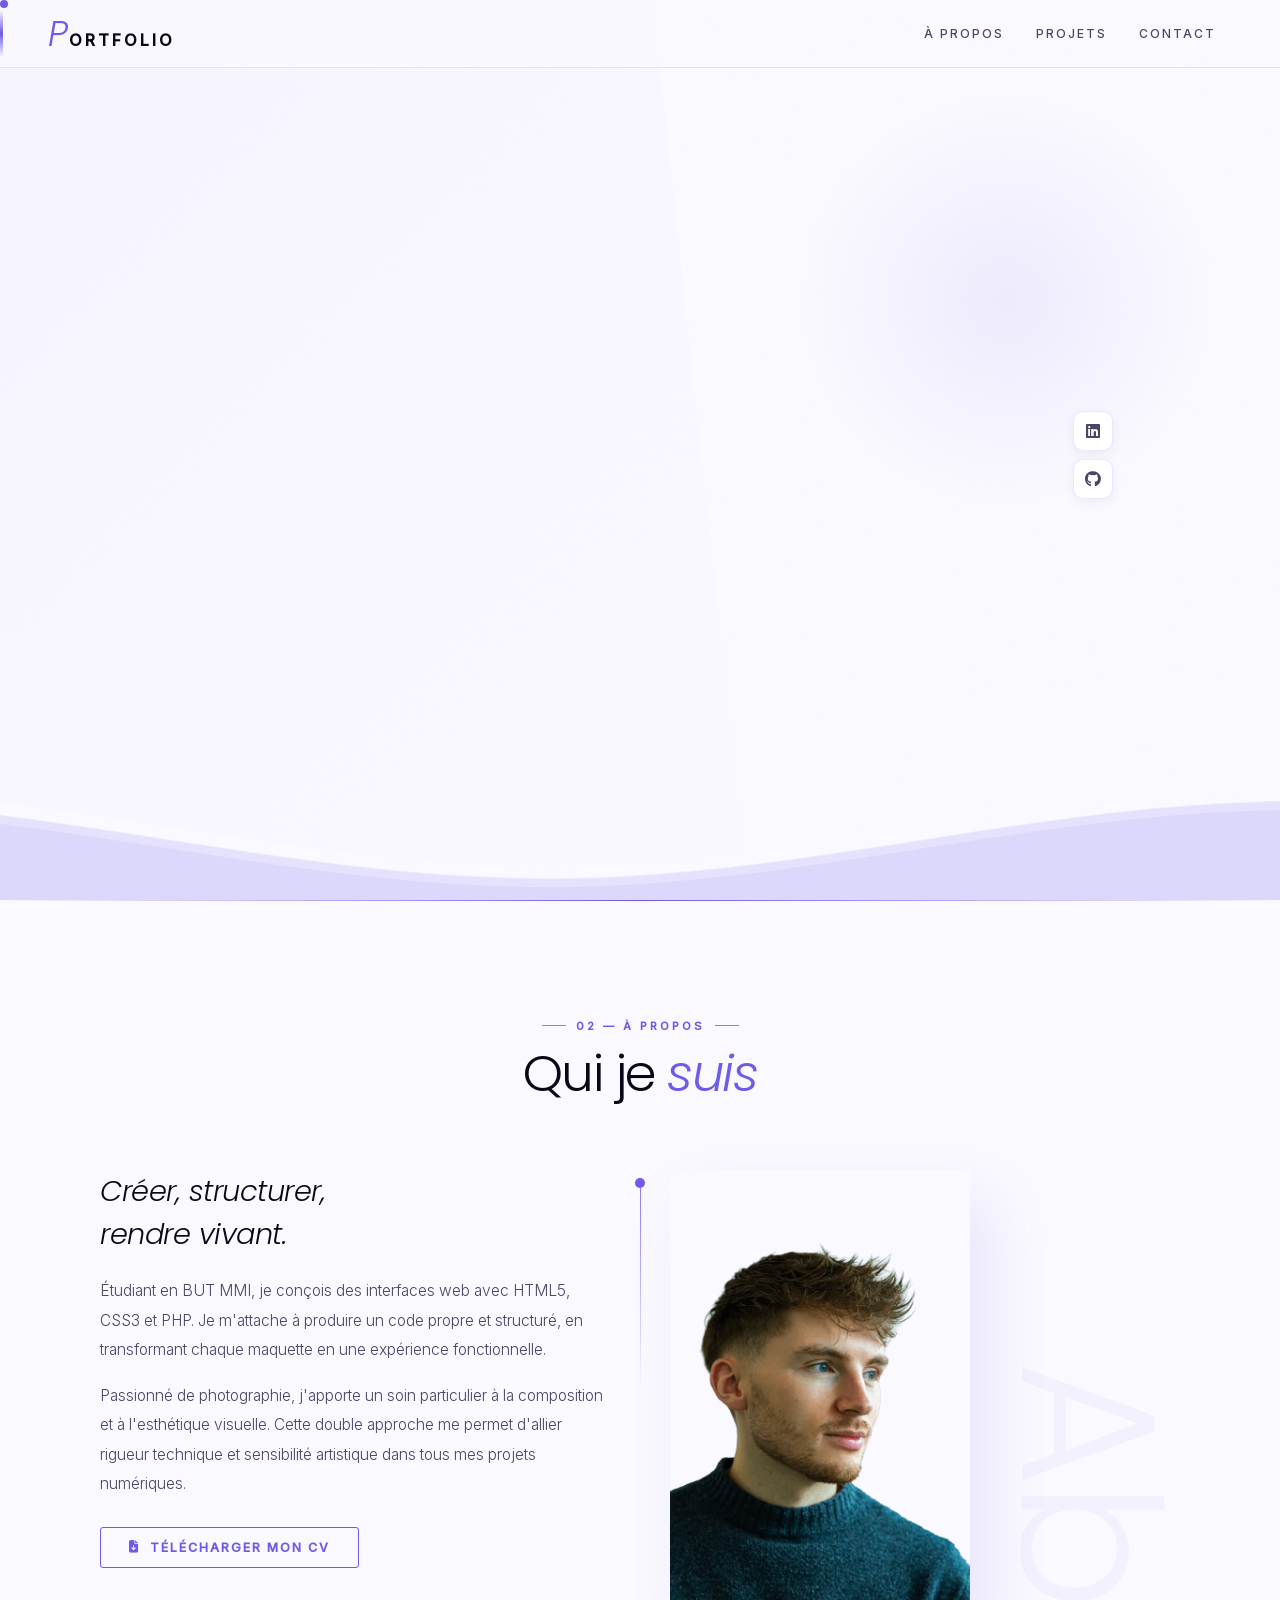
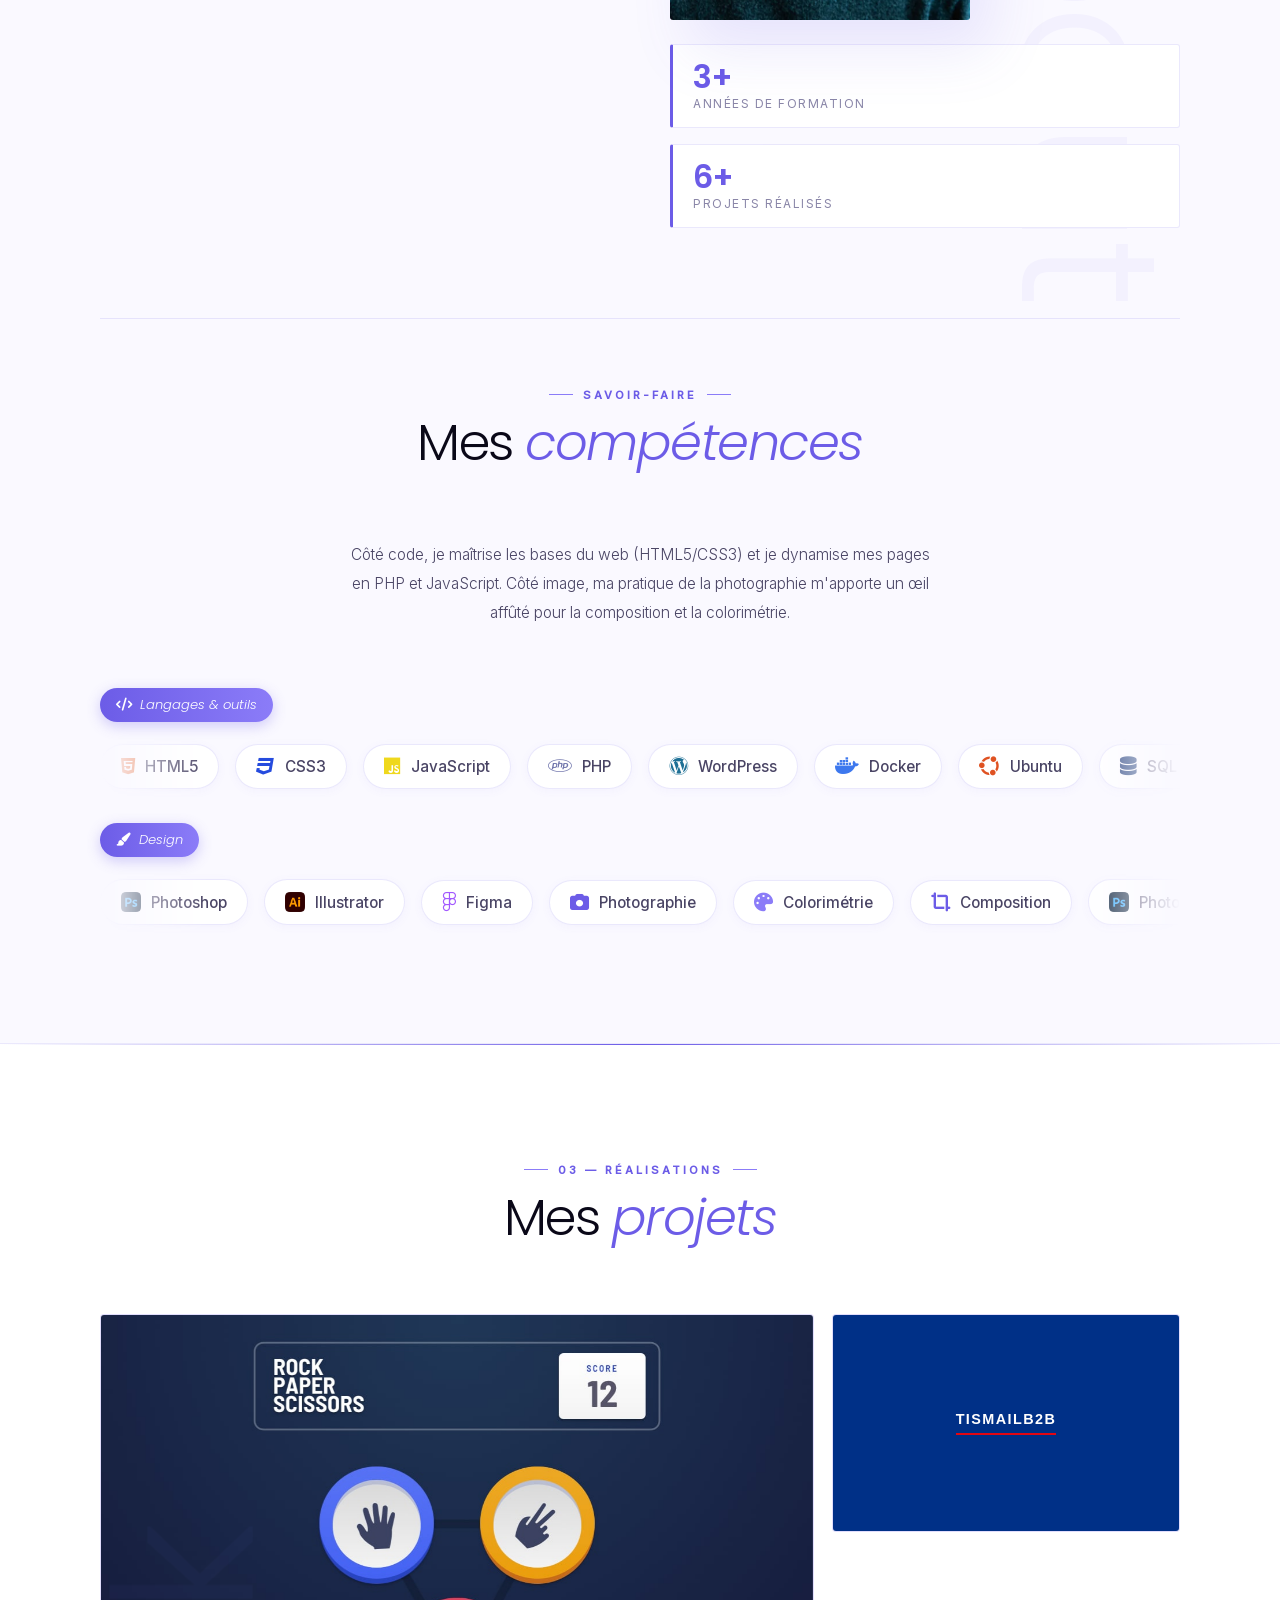
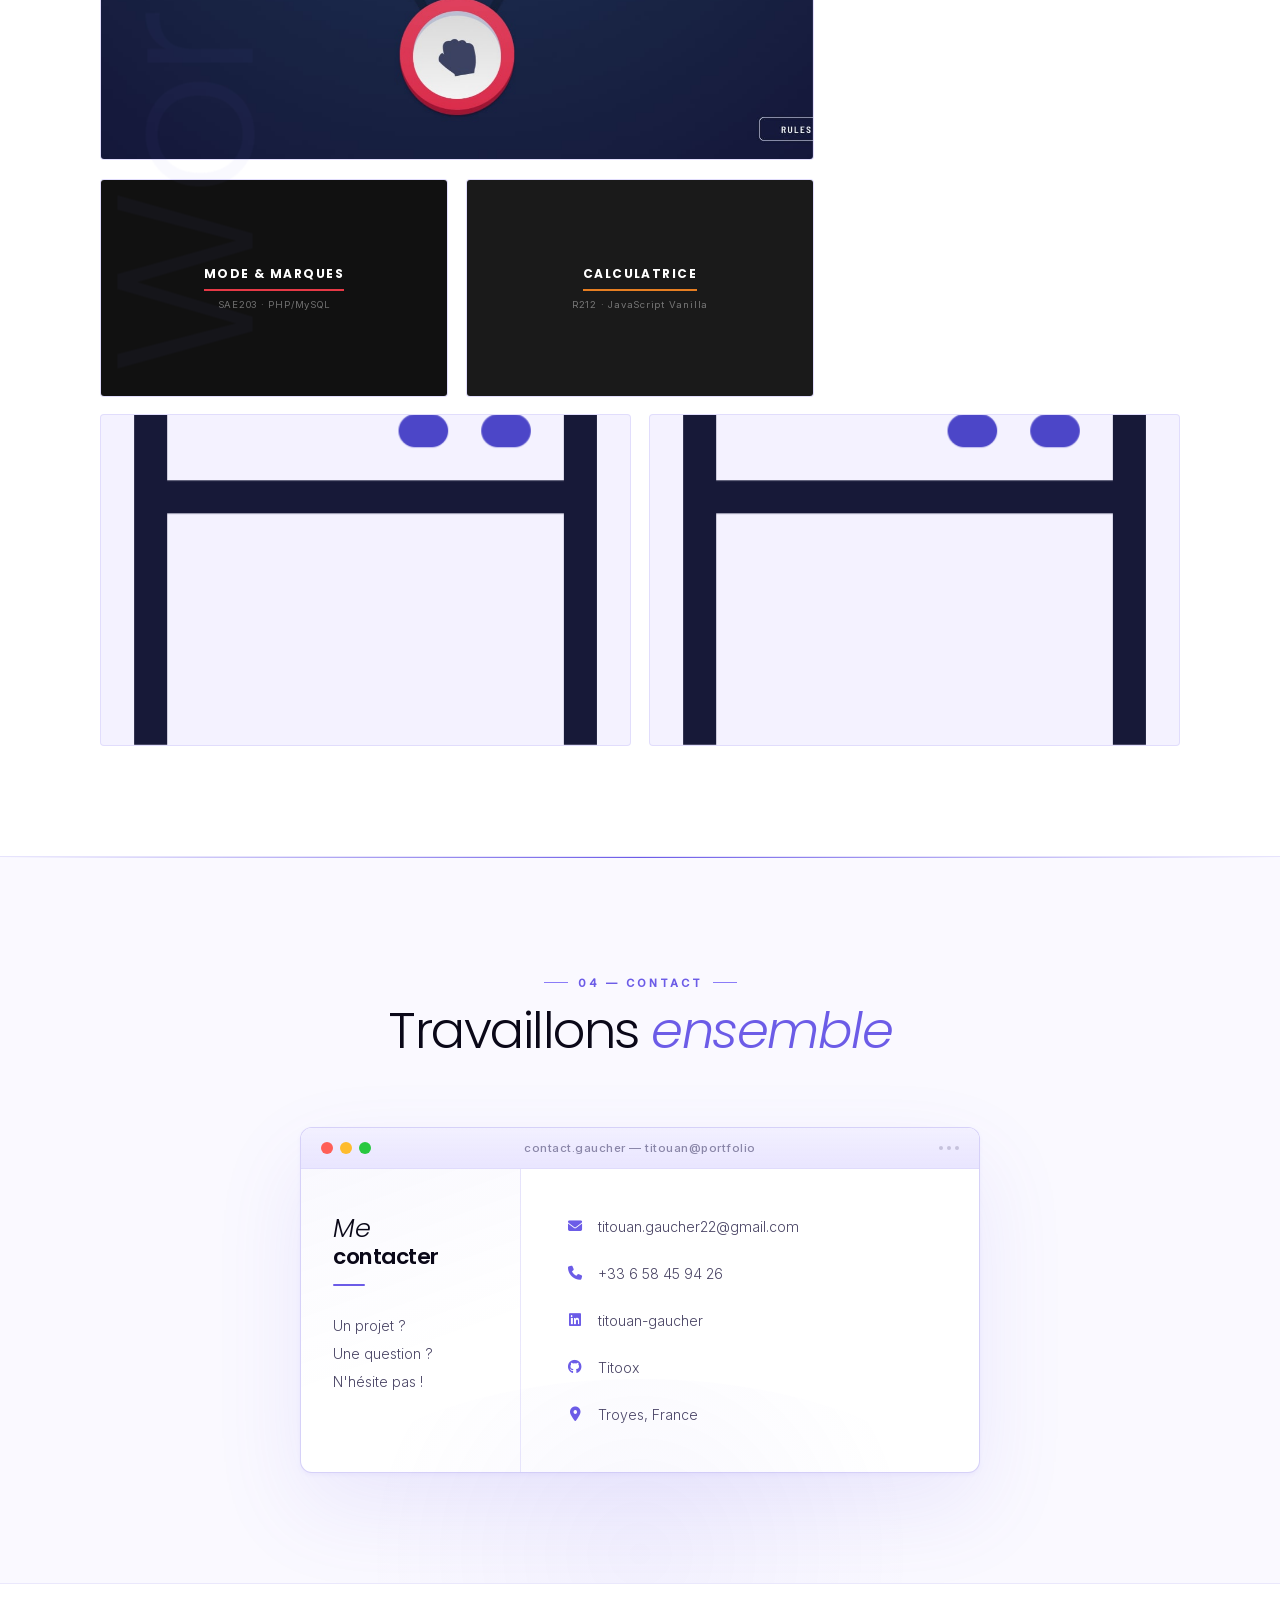
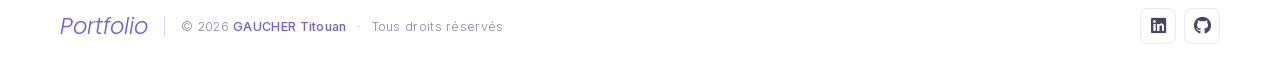
==== commit ab4cd79e: "Remplace la section stacks par un carrousel défilant - 3 cartes compétences remplacées par un marque" ====
--- a/index.html
+++ b/index.html
@@ -189,35 +189,62 @@
           photographie m'apporte un œil affûté pour la composition et la colorimétrie.
         </p>
 
-        <div class="competences-grille">
-          <div class="carte-competence scroll">
-            <h4><i class="fa-solid fa-code"></i><br/>Langages</h4>
-            <div class="competence-liste">
-              <p><i class="fa-brands fa-html5" style="color:#e96227"></i> HTML5</p>
-              <p><i class="fa-brands fa-css3" style="color:#254bde"></i> CSS3</p>
-              <p><i class="fa-brands fa-php" style="color:#7277ad"></i> PHP</p>
-              <p><i class="fa-brands fa-js" style="color:#efd81d"></i> JavaScript</p>
-              <p><i class="fa-brands fa-wordpress" style="color:#1e7095"></i> WordPress</p>
-            </div>
-          </div>
-          <div class="carte-competence scroll">
-            <h4><i class="fa-solid fa-gear"></i><br/>Outils</h4>
-            <div class="competence-liste">
-              <p><i class="fa-brands fa-docker" style="color:#3d78ee"></i> Docker</p>
-              <p><i class="fa-brands fa-ubuntu" style="color:#df5222"></i> Ubuntu</p>
-              <p><i class="fa-solid fa-database" style="color:#0f2f70"></i> SQL</p>
-              <p><i class="fa-brands fa-bootstrap" style="color:#8812f5"></i> Bootstrap</p>
-              <p><i class="fa-solid fa-server" style="color:#16a34a"></i> Serveur</p>
-            </div>
-          </div>
-          <div class="carte-competence scroll">
-            <h4><i class="fa-solid fa-paintbrush"></i><br/>Design</h4>
-            <div class="competence-liste">
-              <p><img src="./images/adobe-photoshop.256x256.png" alt="Photoshop"/> Photoshop</p>
-              <p><img src="./images/adobe-illustrator.256x256.png" alt="Illustrator"/> Illustrator</p>
-              <p><i class="fa-brands fa-figma"></i> Figma</p>
-            </div>
-          </div>
+        <!-- Carrousel de technos défilant — 2 rangées, sens opposés -->
+        <!-- La 2e copie de chaque set (aria-hidden) sert à la boucle sans couture -->
+        <div class="stacks-marquee scroll">
+
+          <!-- Rangée 1 : langages & outils -->
+          <div class="stacks-groupe">
+            <span class="stacks-tag"><i class="fa-solid fa-code"></i> Langages &amp; outils</span>
+            <div class="stacks-rangee">
+              <div class="stacks-piste" aria-label="HTML5, CSS3, JavaScript, PHP, WordPress, Docker, Ubuntu, SQL, Bootstrap, Serveur">
+                <span class="stack-pilule"><i class="fa-brands fa-html5" style="color:#e96227"></i><span>HTML5</span></span>
+                <span class="stack-pilule"><i class="fa-brands fa-css3" style="color:#254bde"></i><span>CSS3</span></span>
+                <span class="stack-pilule"><i class="fa-brands fa-js" style="color:#efd81d"></i><span>JavaScript</span></span>
+                <span class="stack-pilule"><i class="fa-brands fa-php" style="color:#7277ad"></i><span>PHP</span></span>
+                <span class="stack-pilule"><i class="fa-brands fa-wordpress" style="color:#1e7095"></i><span>WordPress</span></span>
+                <span class="stack-pilule"><i class="fa-brands fa-docker" style="color:#3d78ee"></i><span>Docker</span></span>
+                <span class="stack-pilule"><i class="fa-brands fa-ubuntu" style="color:#df5222"></i><span>Ubuntu</span></span>
+                <span class="stack-pilule"><i class="fa-solid fa-database" style="color:#0f2f70"></i><span>SQL</span></span>
+                <span class="stack-pilule"><i class="fa-brands fa-bootstrap" style="color:#8812f5"></i><span>Bootstrap</span></span>
+                <span class="stack-pilule"><i class="fa-solid fa-server" style="color:#16a34a"></i><span>Serveur</span></span>
+                <!-- copie pour la boucle -->
+                <span class="stack-pilule" aria-hidden="true"><i class="fa-brands fa-html5" style="color:#e96227"></i><span>HTML5</span></span>
+                <span class="stack-pilule" aria-hidden="true"><i class="fa-brands fa-css3" style="color:#254bde"></i><span>CSS3</span></span>
+                <span class="stack-pilule" aria-hidden="true"><i class="fa-brands fa-js" style="color:#efd81d"></i><span>JavaScript</span></span>
+                <span class="stack-pilule" aria-hidden="true"><i class="fa-brands fa-php" style="color:#7277ad"></i><span>PHP</span></span>
+                <span class="stack-pilule" aria-hidden="true"><i class="fa-brands fa-wordpress" style="color:#1e7095"></i><span>WordPress</span></span>
+                <span class="stack-pilule" aria-hidden="true"><i class="fa-brands fa-docker" style="color:#3d78ee"></i><span>Docker</span></span>
+                <span class="stack-pilule" aria-hidden="true"><i class="fa-brands fa-ubuntu" style="color:#df5222"></i><span>Ubuntu</span></span>
+                <span class="stack-pilule" aria-hidden="true"><i class="fa-solid fa-database" style="color:#0f2f70"></i><span>SQL</span></span>
+                <span class="stack-pilule" aria-hidden="true"><i class="fa-brands fa-bootstrap" style="color:#8812f5"></i><span>Bootstrap</span></span>
+                <span class="stack-pilule" aria-hidden="true"><i class="fa-solid fa-server" style="color:#16a34a"></i><span>Serveur</span></span>
+              </div>
+            </div>
+          </div>
+
+          <!-- Rangée 2 : design (sens inverse) -->
+          <div class="stacks-groupe">
+            <span class="stacks-tag"><i class="fa-solid fa-paintbrush"></i> Design</span>
+            <div class="stacks-rangee">
+              <div class="stacks-piste stacks-piste--inverse" aria-label="Photoshop, Illustrator, Figma, Photographie, Colorimétrie, Composition">
+                <span class="stack-pilule"><img src="./images/adobe-photoshop.256x256.png" alt=""/><span>Photoshop</span></span>
+                <span class="stack-pilule"><img src="./images/adobe-illustrator.256x256.png" alt=""/><span>Illustrator</span></span>
+                <span class="stack-pilule"><i class="fa-brands fa-figma" style="color:#a259ff"></i><span>Figma</span></span>
+                <span class="stack-pilule"><i class="fa-solid fa-camera" style="color:#6c5ce7"></i><span>Photographie</span></span>
+                <span class="stack-pilule"><i class="fa-solid fa-palette" style="color:#8b7cf8"></i><span>Colorimétrie</span></span>
+                <span class="stack-pilule"><i class="fa-solid fa-crop-simple" style="color:#6c5ce7"></i><span>Composition</span></span>
+                <!-- copie pour la boucle -->
+                <span class="stack-pilule" aria-hidden="true"><img src="./images/adobe-photoshop.256x256.png" alt=""/><span>Photoshop</span></span>
+                <span class="stack-pilule" aria-hidden="true"><img src="./images/adobe-illustrator.256x256.png" alt=""/><span>Illustrator</span></span>
+                <span class="stack-pilule" aria-hidden="true"><i class="fa-brands fa-figma" style="color:#a259ff"></i><span>Figma</span></span>
+                <span class="stack-pilule" aria-hidden="true"><i class="fa-solid fa-camera" style="color:#6c5ce7"></i><span>Photographie</span></span>
+                <span class="stack-pilule" aria-hidden="true"><i class="fa-solid fa-palette" style="color:#8b7cf8"></i><span>Colorimétrie</span></span>
+                <span class="stack-pilule" aria-hidden="true"><i class="fa-solid fa-crop-simple" style="color:#6c5ce7"></i><span>Composition</span></span>
+              </div>
+            </div>
+          </div>
+
         </div>
       </div>
 
--- a/css/main.css
+++ b/css/main.css
@@ -762,6 +762,80 @@
 .competence-liste .fa-brands { font-size: 1.2em; }
 .competence-liste img { width: 18px; }
 
+/* ── Carrousel de technos (marquee défilant) ── */
+.stacks-marquee {
+  display: flex; flex-direction: column; gap: 26px;
+  margin-top: 8px;
+}
+.stacks-groupe { display: flex; flex-direction: column; gap: 14px; }
+
+/* étiquette de catégorie */
+.stacks-tag {
+  align-self: flex-start;
+  display: inline-flex; align-items: center; gap: 8px;
+  padding: 7px 16px;
+  font-family: var(--serif); font-style: italic; font-size: 0.82em; font-weight: 500;
+  color: #fff;
+  background: linear-gradient(90deg, var(--v1), var(--v2));
+  border-radius: 999px;
+  box-shadow: 0 4px 14px var(--v-glow);
+}
+.stacks-tag i { font-style: normal; }
+
+/* la rangée masque le débordement + fond dégradé aux bords */
+.stacks-rangee {
+  position: relative;
+  overflow: hidden;
+  padding: 8px 0;
+  -webkit-mask-image: linear-gradient(90deg, transparent, #000 10%, #000 90%, transparent);
+  mask-image: linear-gradient(90deg, transparent, #000 10%, #000 90%, transparent);
+}
+
+/* la piste contient 2 copies des pilules → translateX(-50%) = boucle sans couture */
+.stacks-piste {
+  display: flex; align-items: center; gap: 16px; width: max-content;
+  animation: stacks-defile 42s linear infinite;
+  will-change: transform;
+}
+.stacks-piste--inverse {
+  animation-direction: reverse;
+  animation-duration: 34s;
+}
+/* pause au survol de la rangée */
+.stacks-rangee:hover .stacks-piste { animation-play-state: paused; }
+
+@keyframes stacks-defile {
+  from { transform: translateX(0); }
+  to   { transform: translateX(-50%); }
+}
+
+/* une pilule = logo + nom */
+.stack-pilule {
+  display: inline-flex; align-items: center; gap: 10px; flex-shrink: 0;
+  padding: 12px 20px;
+  background: var(--blanc);
+  border: 1px solid var(--bordure);
+  border-radius: 999px;
+  font-size: 0.95em; font-weight: 500; color: var(--texte2);
+  white-space: nowrap;
+  box-shadow: 0 2px 10px rgba(108,92,231,0.05);
+  transition: border-color 0.2s ease, transform 0.2s var(--ease-spring), box-shadow 0.2s ease;
+}
+.stack-pilule:hover {
+  border-color: var(--bordure2);
+  transform: translateY(-3px);
+  box-shadow: 0 8px 22px rgba(108,92,231,0.14);
+}
+.stack-pilule i { font-size: 1.25em; }
+.stack-pilule img { width: 20px; height: 20px; object-fit: contain; }
+
+/* mouvement réduit : on arrête le défilement et on rend la rangée scrollable */
+@media (prefers-reduced-motion: reduce) {
+  .stacks-piste { animation: none; }
+  .stacks-rangee { overflow-x: auto; }
+  .stack-pilule[aria-hidden="true"] { display: none; }
+}
+
 /* ================================================================
    SECTION PROJETS
 ================================================================ */
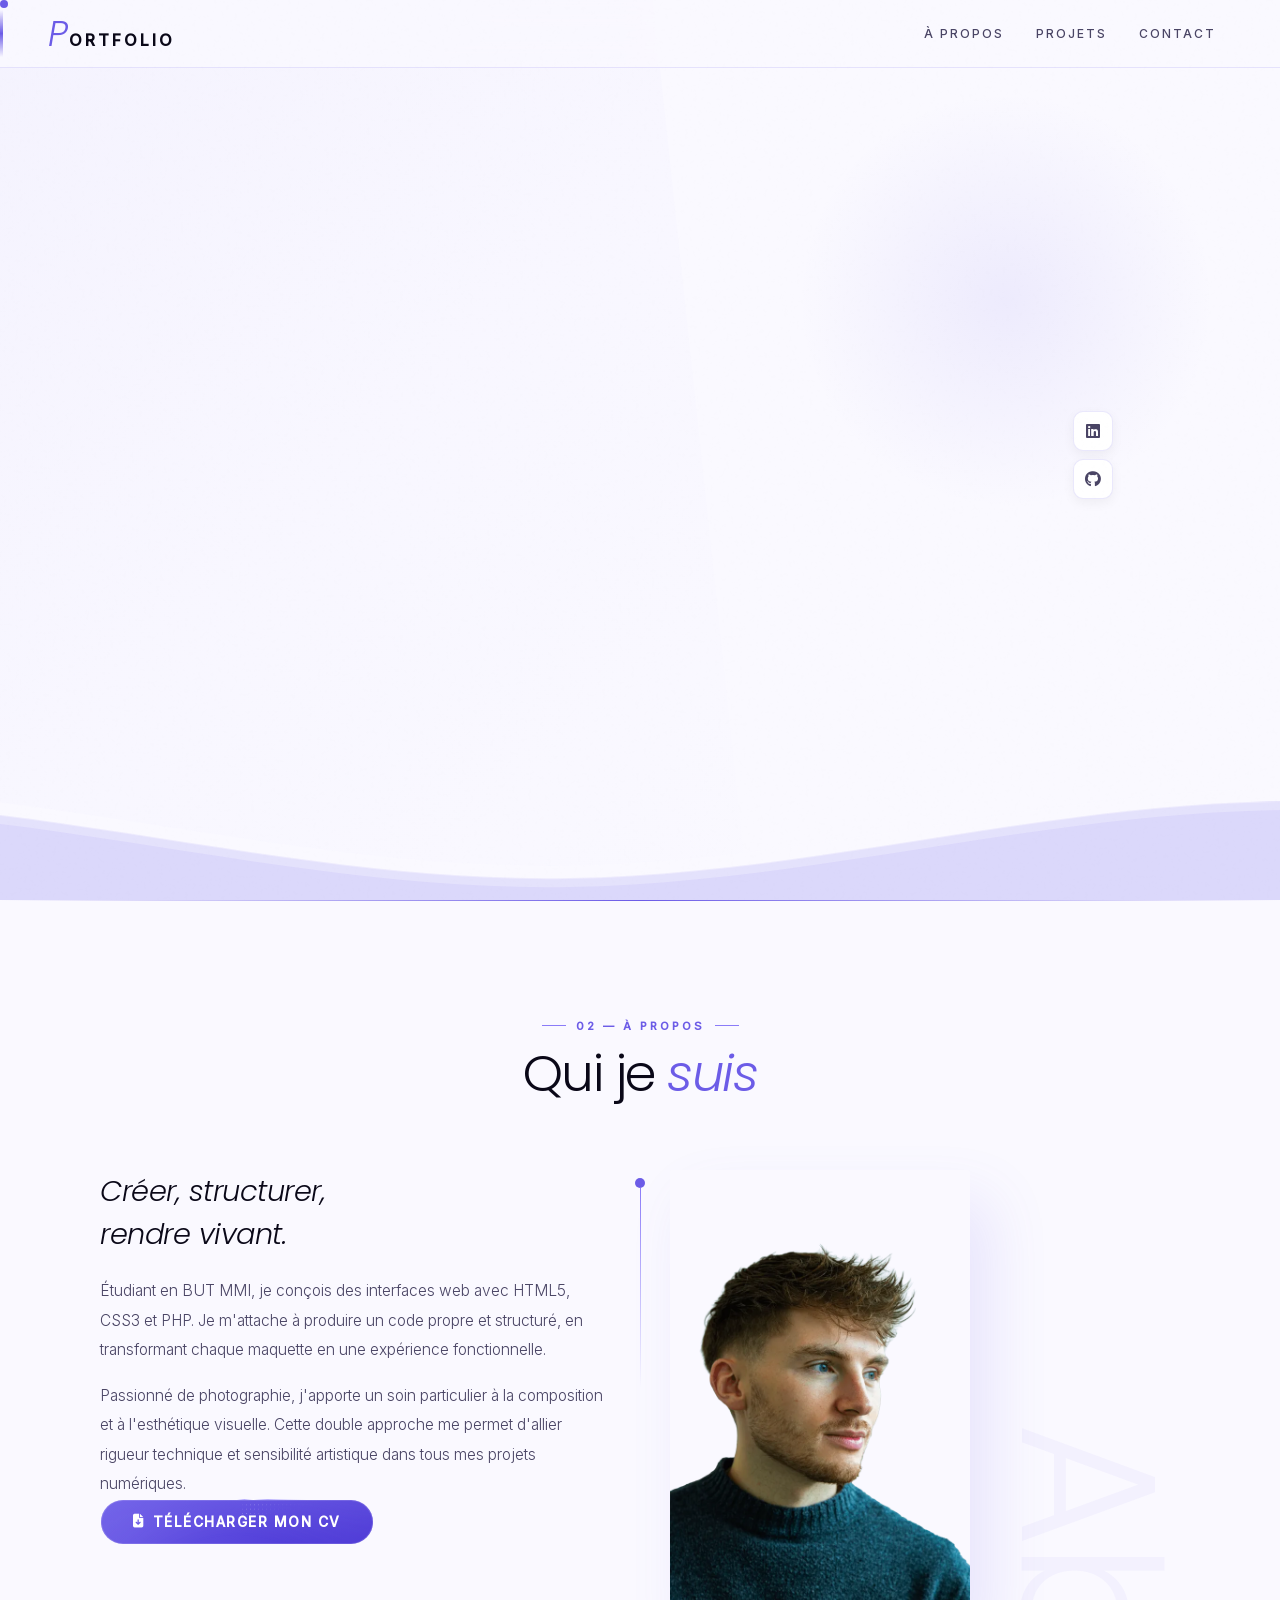
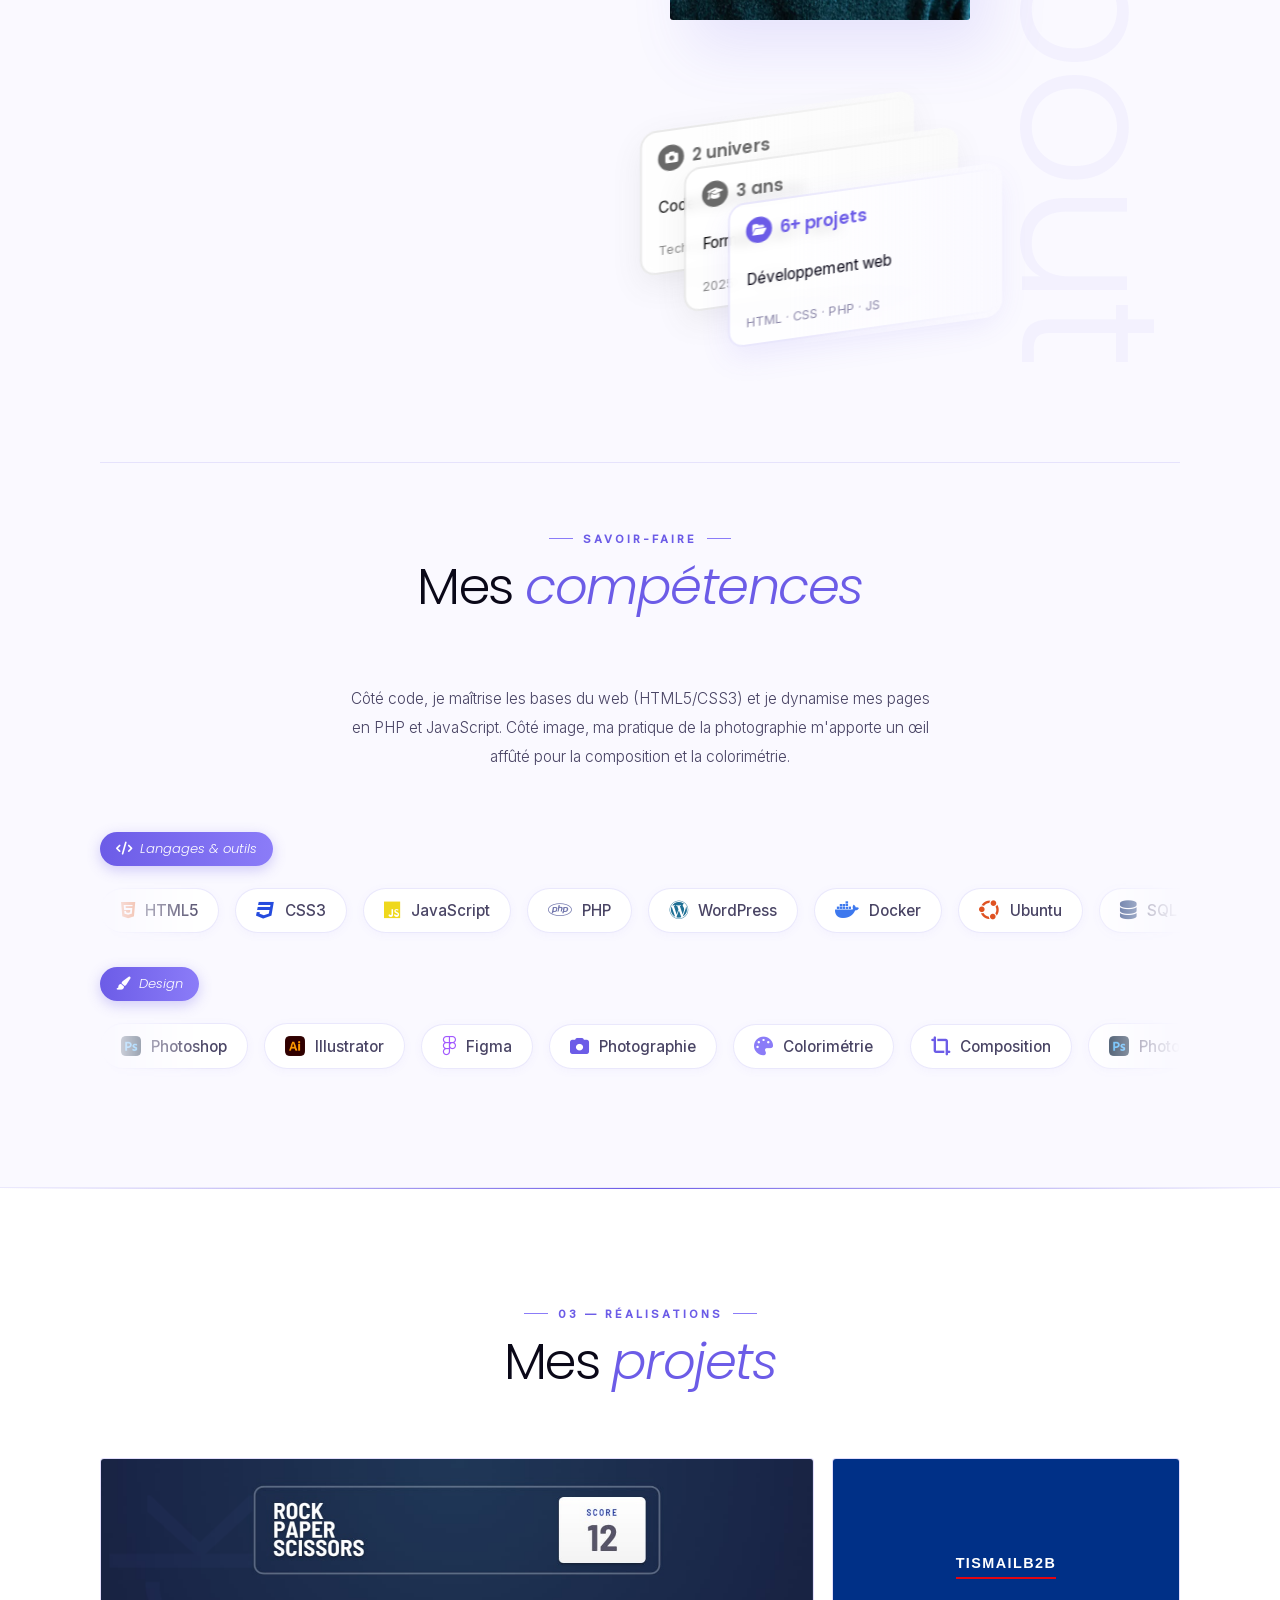
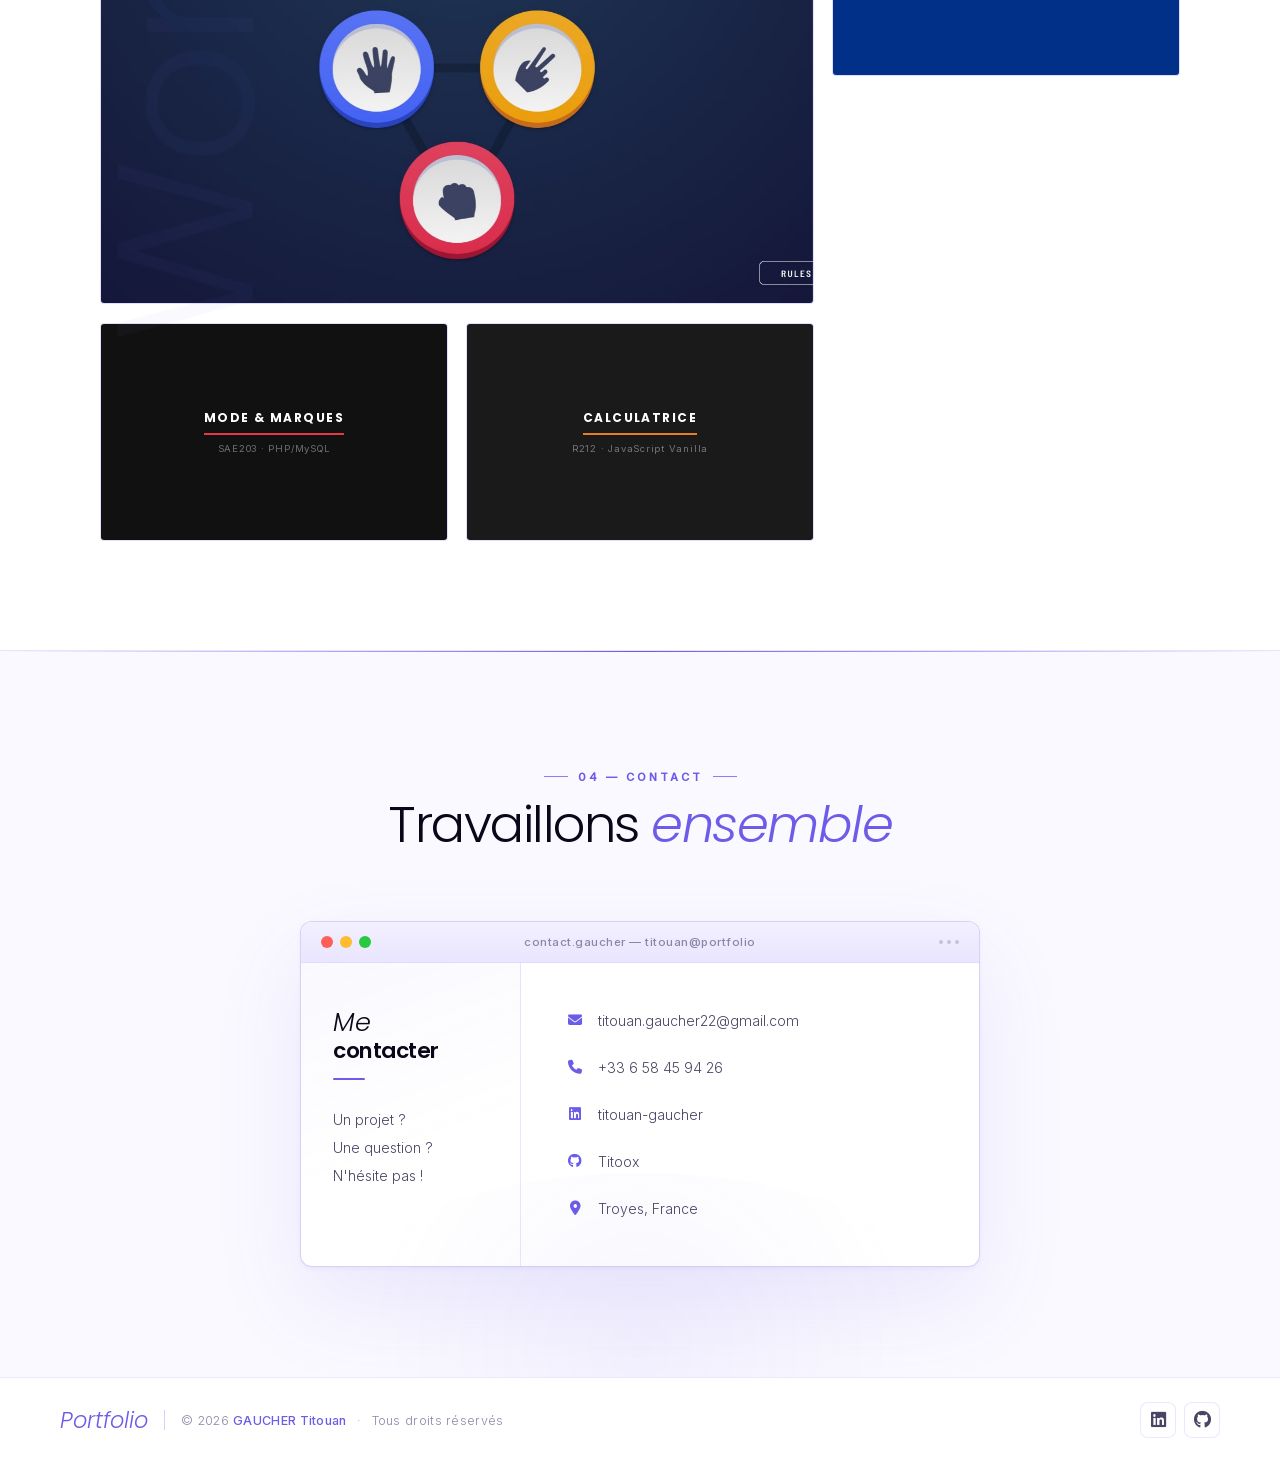
==== commit e9570497: "Cartes holographiques profil + boutons shiny-cta unifiés sur les pages projet Co-Authored-By: Claude" ====
--- a/index.html
+++ b/index.html
@@ -63,8 +63,8 @@
 
       <div class="hero__actions">
         <!-- Fix #4 : bouton → lien (navigation sémantique) -->
-        <a href="#profil" class="bouton-principal">
-          <i class="fa-solid fa-user"></i> Qui suis-je ?
+        <a href="#profil" class="shiny-cta">
+          <span><i class="fa-solid fa-user"></i> Qui suis-je ?</span>
         </a>
         <a class="hero__link-cv" href="images/Titouan_Gaucher_CV.pdf" target="_blank">
           Mon CV
@@ -145,8 +145,8 @@
             permet d'allier rigueur technique et sensibilité artistique dans
             tous mes projets numériques.
           </p>
-          <a class="bouton-cv" href="images/Titouan_Gaucher_CV.pdf" target="_blank">
-            <i class="fa-solid fa-file-arrow-down"></i> Télécharger mon CV
+          <a class="shiny-cta" href="images/Titouan_Gaucher_CV.pdf" target="_blank">
+            <span><i class="fa-solid fa-file-arrow-down"></i> Télécharger mon CV</span>
           </a>
         </div>
 
@@ -163,15 +163,41 @@
             <source srcset="images/photo_profil.webp" type="image/webp" />
             <img loading="lazy" src="images/photo_profil.png" alt="Photo de profil de Titouan Gaucher" />
           </picture>
-          <div class="profil-stats">
-            <div class="profil-stat">
-              <div class="profil-stat-num">3+</div>
-              <div class="profil-stat-label">Années de formation</div>
-            </div>
-            <div class="profil-stat">
-              <div class="profil-stat-num">6+</div>
-              <div class="profil-stat-label">Projets réalisés</div>
-            </div>
+          <!-- Cartes empilées en éventail : port vanilla de "display-cards" (21st.dev),
+               avec bord lumineux qui suit le curseur (port de "spotlight-card").
+               .carte-pile = zone de survol FIXE (ne bouge pas => pas de tremblement)
+               .carte-pile-inner = carte visible qui se soulève au survol. -->
+          <div class="cartes-empilees" aria-label="Chiffres clés">
+            <article class="carte-pile carte-pile--arriere">
+              <div class="carte-pile-inner">
+                <div class="carte-pile-haut">
+                  <span class="carte-pile-icone"><i class="fa-solid fa-camera"></i></span>
+                  <p class="carte-pile-titre">2 univers</p>
+                </div>
+                <p class="carte-pile-desc">Code &amp; photographie</p>
+                <p class="carte-pile-date">Technique + créatif</p>
+              </div>
+            </article>
+            <article class="carte-pile carte-pile--milieu">
+              <div class="carte-pile-inner">
+                <div class="carte-pile-haut">
+                  <span class="carte-pile-icone"><i class="fa-solid fa-graduation-cap"></i></span>
+                  <p class="carte-pile-titre">3 ans</p>
+                </div>
+                <p class="carte-pile-desc">Formation BUT MMI</p>
+                <p class="carte-pile-date">2025 — 2028</p>
+              </div>
+            </article>
+            <article class="carte-pile carte-pile--avant">
+              <div class="carte-pile-inner">
+                <div class="carte-pile-haut">
+                  <span class="carte-pile-icone"><i class="fa-solid fa-folder-open"></i></span>
+                  <p class="carte-pile-titre">6+ projets</p>
+                </div>
+                <p class="carte-pile-desc">Développement web</p>
+                <p class="carte-pile-date">HTML · CSS · PHP · JS</p>
+              </div>
+            </article>
           </div>
         </div>
       </div>
@@ -328,32 +354,6 @@
             </div>
           </div>
         </div>
-        <div class="carte-projet scroll">
-          <div class="projet-image"><img loading="lazy" src="./images/web.png" alt="Projet web HTML CSS PHP"/></div>
-          <div class="projet-infos">
-            <p class="projet-description">Lorem ipsum dolor sit amet</p>
-            <div class="projet-pied">
-              <span class="projet-technos">
-                <i class="fa-brands fa-html5" style="color:rgba(255,255,255,0.9)"></i>
-                <i class="fa-brands fa-css3" style="color:rgba(255,255,255,0.9)"></i>
-              </span>
-              <a class="lien-projet" href="#" target="_blank">Visiter</a>
-            </div>
-          </div>
-        </div>
-        <div class="carte-projet scroll">
-          <div class="projet-image"><img loading="lazy" src="./images/web.png" alt="Projet web Bootstrap PHP"/></div>
-          <div class="projet-infos">
-            <p class="projet-description">Lorem ipsum dolor sit amet</p>
-            <div class="projet-pied">
-              <span class="projet-technos">
-                <i class="fa-brands fa-bootstrap" style="color:rgba(255,255,255,0.9)"></i>
-                <i class="fa-brands fa-php" style="color:rgba(255,255,255,0.9)"></i>
-              </span>
-              <a class="lien-projet" href="#" target="_blank">Visiter</a>
-            </div>
-          </div>
-        </div>
       </div>
 
     </div>
--- a/css/main.css
+++ b/css/main.css
@@ -659,18 +659,194 @@
 .profil-photo-col img:hover { transform: scale(1.01); }
 
 .profil-stats { display: flex; flex-direction: column; gap: 16px; width: 100%; }
+
+/* Carte holographique claire : fond blanc + reflet irisé discret qui suit la souris */
 .profil-stat {
-  padding: 16px 20px;
-  background: var(--blanc); border: 1px solid var(--bordure);
-  border-radius: 3px; border-left: 3px solid var(--v1);
-}
+  position: relative;
+  padding: 18px 22px;
+  /* Couche 1 : lueur violette douce du curseur. Couche 2 : fond blanc */
+  background:
+    radial-gradient(circle at var(--x, 50%) var(--y, 50%),
+                    rgba(108,92,231,0.10), transparent 60%),
+    var(--blanc);
+  border: 1px solid var(--bordure);
+  border-radius: 16px;
+  overflow: hidden;
+  transform-style: preserve-3d;
+  box-shadow: 0 6px 20px rgba(108,92,231,0.06);
+  transition: transform 0.4s var(--ease-smooth),
+              box-shadow 0.4s var(--ease-smooth),
+              border-color 0.4s ease;
+  will-change: transform;
+}
+
+/* Le reflet irisé : une bande claire et discrète qui balaie la carte (visible au survol) */
+.profil-stat::before {
+  content: "";
+  position: absolute;
+  inset: 0;
+  border-radius: inherit;
+  background: linear-gradient(115deg,
+              transparent 32%,
+              rgba(184,175,254,0.22) 48%,
+              rgba(255,255,255,0.55) 52%,
+              rgba(184,175,254,0.22) 56%,
+              transparent 70%);
+  background-size: 250% 250%;
+  background-position: var(--bg-x, 50%) var(--bg-y, 50%);
+  opacity: 0;
+  transition: opacity 0.4s ease;
+  pointer-events: none;
+}
+
+.profil-stat:hover {
+  border-color: var(--bordure2);
+  box-shadow: 0 16px 36px rgba(108,92,231,0.16);
+}
+.profil-stat:hover::before { opacity: 1; }
+
+/* Le contenu passe au-dessus du reflet et se détache en profondeur (translateZ) */
 .profil-stat-num {
+  position: relative; z-index: 1; transform: translateZ(24px);
   font-family: var(--serif); font-size: 2em; font-weight: 600;
   color: var(--v1); line-height: 1; letter-spacing: -1px;
 }
 .profil-stat-label {
+  position: relative; z-index: 1; transform: translateZ(14px);
   font-size: 0.75em; color: var(--texte3);
   text-transform: uppercase; letter-spacing: 1.5px; margin-top: 3px;
+}
+
+/* === Cartes empilées en éventail ===========================================
+   Port vanilla du composant 21st.dev "display-cards".
+   Principe : les 3 cartes occupent la même cellule de grille (même "grid-area"),
+   donc elles se superposent ; on les décale ensuite avec translate pour créer
+   l'éventail. Les 2 cartes du fond sont grisées, et chaque carte se déploie +
+   reprend ses couleurs au survol. */
+.cartes-empilees {
+  display: grid;
+  grid-template-areas: "pile";   /* une seule zone nommée : tout s'empile dedans */
+  place-items: center;
+  width: 100%;
+  max-width: 300px;              /* même largeur que la photo => l'éventail se centre SOUS la photo, pas dans toute la colonne */
+  min-height: 300px;             /* réserve la place de l'éventail + du soulèvement (plus grand) au survol */
+  padding: 16px 0;
+  margin-top: 28px;              /* on baisse toute la pile => la carte qui monte ne déborde pas sur la photo */
+}
+
+/* Boîte de SURVOL : elle ne bouge jamais au survol => aucun tremblement, même sur les bords.
+   Elle porte la position dans l'éventail (translate) et l'inclinaison signature (skew). */
+.carte-pile {
+  grid-area: pile;               /* toutes dans la même cellule => superposées */
+  position: relative;
+  width: 17rem;
+  height: 9rem;
+  user-select: none;
+  transform: skewY(-8deg);       /* surchargé par chaque variante ci-dessous */
+}
+
+/* Carte VISIBLE : c'est elle qui se soulève au survol.
+   pointer-events: none => elle ne capte jamais la souris, donc la boîte de survol
+   (au-dessus) garde le contrôle et ne perd jamais le :hover. */
+.carte-pile-inner {
+  position: absolute;
+  inset: 0;
+  display: flex;
+  flex-direction: column;
+  justify-content: space-between;
+  padding: 14px 16px;
+  border: 2px solid var(--bordure);
+  border-radius: 16px;
+  background: rgba(255, 255, 255, 0.80);
+  -webkit-backdrop-filter: blur(6px);
+  backdrop-filter: blur(6px);
+  box-shadow: 0 10px 30px rgba(108, 92, 231, 0.10);
+  pointer-events: none;
+  transition: transform 0.6s var(--ease-smooth),
+              filter 0.6s ease,
+              border-color 0.4s ease,
+              background 0.4s ease,
+              box-shadow 0.4s ease;
+}
+
+/* Bord lumineux qui suit le curseur (port vanilla de "spotlight-card").
+   Technique du masque : on ne garde que l'anneau de 2px = la bordure. */
+.carte-pile-inner::before {
+  content: "";
+  position: absolute;
+  inset: 0;
+  border-radius: inherit;
+  padding: 2px;                  /* épaisseur du halo de bordure */
+  background: radial-gradient(120px 120px at var(--x, 50%) var(--y, 50%),
+              var(--v1), transparent 70%);
+  -webkit-mask: linear-gradient(#000 0 0) content-box, linear-gradient(#000 0 0);
+          mask: linear-gradient(#000 0 0) content-box, linear-gradient(#000 0 0);
+  -webkit-mask-composite: xor;
+          mask-composite: exclude;   /* garde uniquement la zone du padding = l'anneau */
+  opacity: 0;
+  transition: opacity 0.3s ease;
+  pointer-events: none;
+}
+.carte-pile:hover .carte-pile-inner::before { opacity: 1; }
+
+/* Voile dégradé sur la droite : profondeur (la carte se fond dans l'arrière-plan) */
+.carte-pile-inner::after {
+  content: "";
+  position: absolute;
+  top: -5%;
+  right: -4px;
+  width: 80%;
+  height: 110%;
+  border-radius: inherit;
+  background: linear-gradient(to left, var(--off-white), transparent);
+  pointer-events: none;
+}
+
+/* Contenu de la carte (passe au-dessus du voile) */
+.carte-pile-haut { position: relative; z-index: 1; display: flex; align-items: center; gap: 8px; }
+.carte-pile-icone {
+  display: inline-flex; align-items: center; justify-content: center;
+  width: 26px; height: 26px; border-radius: 50%;
+  background: var(--v1); color: #fff; font-size: 0.78em;
+}
+.carte-pile-titre {
+  font-family: var(--serif); font-size: 1.05em; font-weight: 600; color: var(--v1);
+}
+.carte-pile-desc {
+  position: relative; z-index: 1;
+  font-size: 0.95em; color: var(--texte); white-space: nowrap;
+}
+.carte-pile-date { position: relative; z-index: 1; font-size: 0.78em; color: var(--texte3); }
+
+/* Positions de l'éventail : CENTRÉES autour du milieu => bien sous la photo.
+   Le décalage est sur la boîte de survol : la zone de survol colle à la carte visible. */
+.carte-pile--arriere { transform: translate(-44px, -36px) skewY(-8deg); z-index: 1; }
+.carte-pile--milieu  { transform: translate(0, 0)         skewY(-8deg); z-index: 2; }
+.carte-pile--avant   { transform: translate(44px, 36px)   skewY(-8deg); z-index: 3; }
+
+/* Les 2 cartes du fond sont grisées ; la carte avant garde ses couleurs */
+.carte-pile--arriere .carte-pile-inner,
+.carte-pile--milieu  .carte-pile-inner { filter: grayscale(100%); }
+
+/* Au survol : la carte VISIBLE remonte et reprend ses couleurs.
+   La boîte de survol, elle, ne bouge pas => pas de clignotement.
+   PAS de changement de z-index : chaque carte garde sa place dans la pile,
+   elle se contente de monter et on voit son haut dépasser derrière les autres. */
+.carte-pile:hover .carte-pile-inner {
+  transform: translateY(-80px);
+  filter: grayscale(0%);
+  border-color: var(--bordure2);
+  background: rgba(255, 255, 255, 0.96);
+  box-shadow: 0 22px 45px rgba(108, 92, 231, 0.22);
+}
+
+/* Écrans étroits : on réduit la taille et les décalages */
+@media (max-width: 768px) {
+  .cartes-empilees { min-height: 230px; }
+  .carte-pile { width: 14rem; height: 8rem; }
+  .carte-pile--arriere { transform: translate(-30px, -26px) skewY(-8deg); }
+  .carte-pile--avant   { transform: translate(30px, 26px)   skewY(-8deg); }
+  .carte-pile:hover .carte-pile-inner { transform: translateY(-62px); }
 }
 
 .bouton-cv {
@@ -1925,3 +2101,212 @@
     transform: none;
   }
 }
+
+/* ================================================================
+   BOUTON SHINY (CTA) — port vanilla du composant React "ShinyButton"
+   ----------------------------------------------------------------
+   Pourquoi : un seul style de bouton d'action partout sur le site.
+   Le halo bleu d'origine est remplacé par le violet de la charte
+   (--v1 #6c5ce7) pour rester cohérent. Inter est déjà chargé.
+
+   Les @property servent à ANIMER des variables CSS (un angle, un
+   pourcentage, une couleur) — sans elles, le navigateur ne sait pas
+   interpoler ces valeurs et l'animation saute au lieu de glisser.
+
+   À utiliser ainsi (le <span> est OBLIGATOIRE pour le halo intérieur) :
+     <a class="shiny-cta"><span><i class="fa-..."></i> Mon texte</span></a>
+   ================================================================ */
+
+@property --gradient-angle {
+  syntax: "<angle>";
+  initial-value: 0deg;
+  inherits: false;
+}
+@property --gradient-angle-offset {
+  syntax: "<angle>";
+  initial-value: 0deg;
+  inherits: false;
+}
+@property --gradient-percent {
+  syntax: "<percentage>";
+  initial-value: 5%;
+  inherits: false;
+}
+@property --gradient-shine {
+  syntax: "<color>";
+  initial-value: #ffffff;
+  inherits: false;
+}
+
+.shiny-cta {
+  /* Couleurs de la charte du portfolio (mêmes que les CTA violets du site) */
+  --shiny-cta-fill-1: var(--v1);      /* #6c5ce7 — violet principal */
+  --shiny-cta-fill-2: #4834d4;        /* violet foncé (fin du dégradé des CTA) */
+  --shiny-cta-bg-subtle: rgba(255, 255, 255, 0.14); /* fin liseré clair intérieur */
+  --shiny-cta-fg: #ffffff;
+  --shiny-cta-highlight: var(--v3);   /* #b8affe — lavande clair, ressort sur le violet */
+  --shiny-cta-highlight-subtle: #ffffff;
+  --animation: gradient-angle linear infinite;
+  --duration: 3s;
+  --shadow-size: 2px;
+  --transition: 800ms cubic-bezier(0.25, 1, 0.5, 1);
+
+  isolation: isolate;
+  position: relative;
+  overflow: hidden;
+  cursor: pointer;
+  outline-offset: 4px;
+  /* Taille alignée sur les CTA existants du site (plus compact que le démo) */
+  display: inline-flex;
+  align-items: center;
+  padding: 14px 32px;
+  font-family: var(--sans);
+  font-size: 0.86em;
+  line-height: 1.2;
+  font-weight: 600;
+  letter-spacing: 1.5px;
+  text-transform: uppercase;
+  text-decoration: none;        /* car on l'applique sur des <a> */
+  border: 1px solid transparent;
+  border-radius: 360px;
+  color: var(--shiny-cta-fg);
+  background: linear-gradient(135deg, var(--shiny-cta-fill-1) 0%, var(--shiny-cta-fill-2) 100%) padding-box,
+    conic-gradient(
+      from calc(var(--gradient-angle) - var(--gradient-angle-offset)),
+      transparent,
+      var(--shiny-cta-highlight) var(--gradient-percent),
+      var(--gradient-shine) calc(var(--gradient-percent) * 2),
+      var(--shiny-cta-highlight) calc(var(--gradient-percent) * 3),
+      transparent calc(var(--gradient-percent) * 4)
+    ) border-box;
+  box-shadow: inset 0 0 0 1px var(--shiny-cta-bg-subtle);
+  transition: var(--transition);
+  transition-property: --gradient-angle-offset, --gradient-percent, --gradient-shine;
+}
+
+.shiny-cta::before,
+.shiny-cta::after,
+.shiny-cta span::before {
+  content: "";
+  pointer-events: none;
+  position: absolute;
+  inset-inline-start: 50%;
+  inset-block-start: 50%;
+  translate: -50% -50%;
+  z-index: -1;
+}
+
+.shiny-cta:active {
+  translate: 0 1px;
+}
+
+/* Motif de points (couche décorative en rotation) */
+.shiny-cta::before {
+  --size: calc(100% - var(--shadow-size) * 3);
+  --position: 2px;
+  --space: calc(var(--position) * 2);
+  width: var(--size);
+  height: var(--size);
+  background: radial-gradient(
+    circle at var(--position) var(--position),
+    white calc(var(--position) / 4),
+    transparent 0
+  ) padding-box;
+  background-size: var(--space) var(--space);
+  background-repeat: space;
+  mask-image: conic-gradient(
+    from calc(var(--gradient-angle) + 45deg),
+    black,
+    transparent 10% 90%,
+    black
+  );
+  border-radius: inherit;
+  opacity: 0.4;
+  z-index: -1;
+}
+
+/* Reflet intérieur qui tourne */
+.shiny-cta::after {
+  --animation: shimmer linear infinite;
+  width: 100%;
+  aspect-ratio: 1;
+  background: linear-gradient(
+    -50deg,
+    transparent,
+    var(--shiny-cta-highlight),
+    transparent
+  );
+  mask-image: radial-gradient(circle at bottom, transparent 40%, black);
+  opacity: 0.6;
+}
+
+.shiny-cta span {
+  position: relative;
+  z-index: 1;
+  display: inline-flex;
+  align-items: center;
+  gap: 0.6em;        /* espace icône / texte */
+}
+
+/* Reflet clair diffus qui "respire" derrière le texte.
+   On utilise un dégradé radial qui s'éteint en transparent : ainsi
+   les bords de l'élément ne se voient JAMAIS (pas de rectangle visible). */
+.shiny-cta span::before {
+  width: 220%;
+  height: 320%;
+  background: radial-gradient(
+    ellipse at center,
+    rgba(255, 255, 255, 0.5) 0%,
+    rgba(255, 255, 255, 0.18) 35%,
+    transparent 65%
+  );
+  opacity: 0;
+  transition: opacity var(--transition);
+  animation: calc(var(--duration) * 1.5) breathe linear infinite;
+}
+
+/* Lance les rotations (additionnées entre elles) */
+.shiny-cta,
+.shiny-cta::before,
+.shiny-cta::after {
+  animation: var(--animation) var(--duration),
+    var(--animation) calc(var(--duration) / 0.4) reverse paused;
+  animation-composition: add;
+}
+
+.shiny-cta:is(:hover, :focus-visible) {
+  --gradient-percent: 20%;
+  --gradient-angle-offset: 95deg;
+  --gradient-shine: var(--shiny-cta-highlight-subtle);
+}
+
+.shiny-cta:is(:hover, :focus-visible),
+.shiny-cta:is(:hover, :focus-visible)::before,
+.shiny-cta:is(:hover, :focus-visible)::after {
+  animation-play-state: running;
+}
+
+.shiny-cta:is(:hover, :focus-visible) span::before {
+  opacity: 0.7;
+}
+
+@keyframes gradient-angle {
+  to { --gradient-angle: 360deg; }
+}
+@keyframes shimmer {
+  to { rotate: 360deg; }
+}
+@keyframes breathe {
+  from, to { scale: 1; }
+  50% { scale: 1.2; }
+}
+
+/* Accessibilité : on coupe les animations si l'utilisateur le demande */
+@media (prefers-reduced-motion: reduce) {
+  .shiny-cta,
+  .shiny-cta::before,
+  .shiny-cta::after,
+  .shiny-cta span::before {
+    animation: none;
+  }
+}
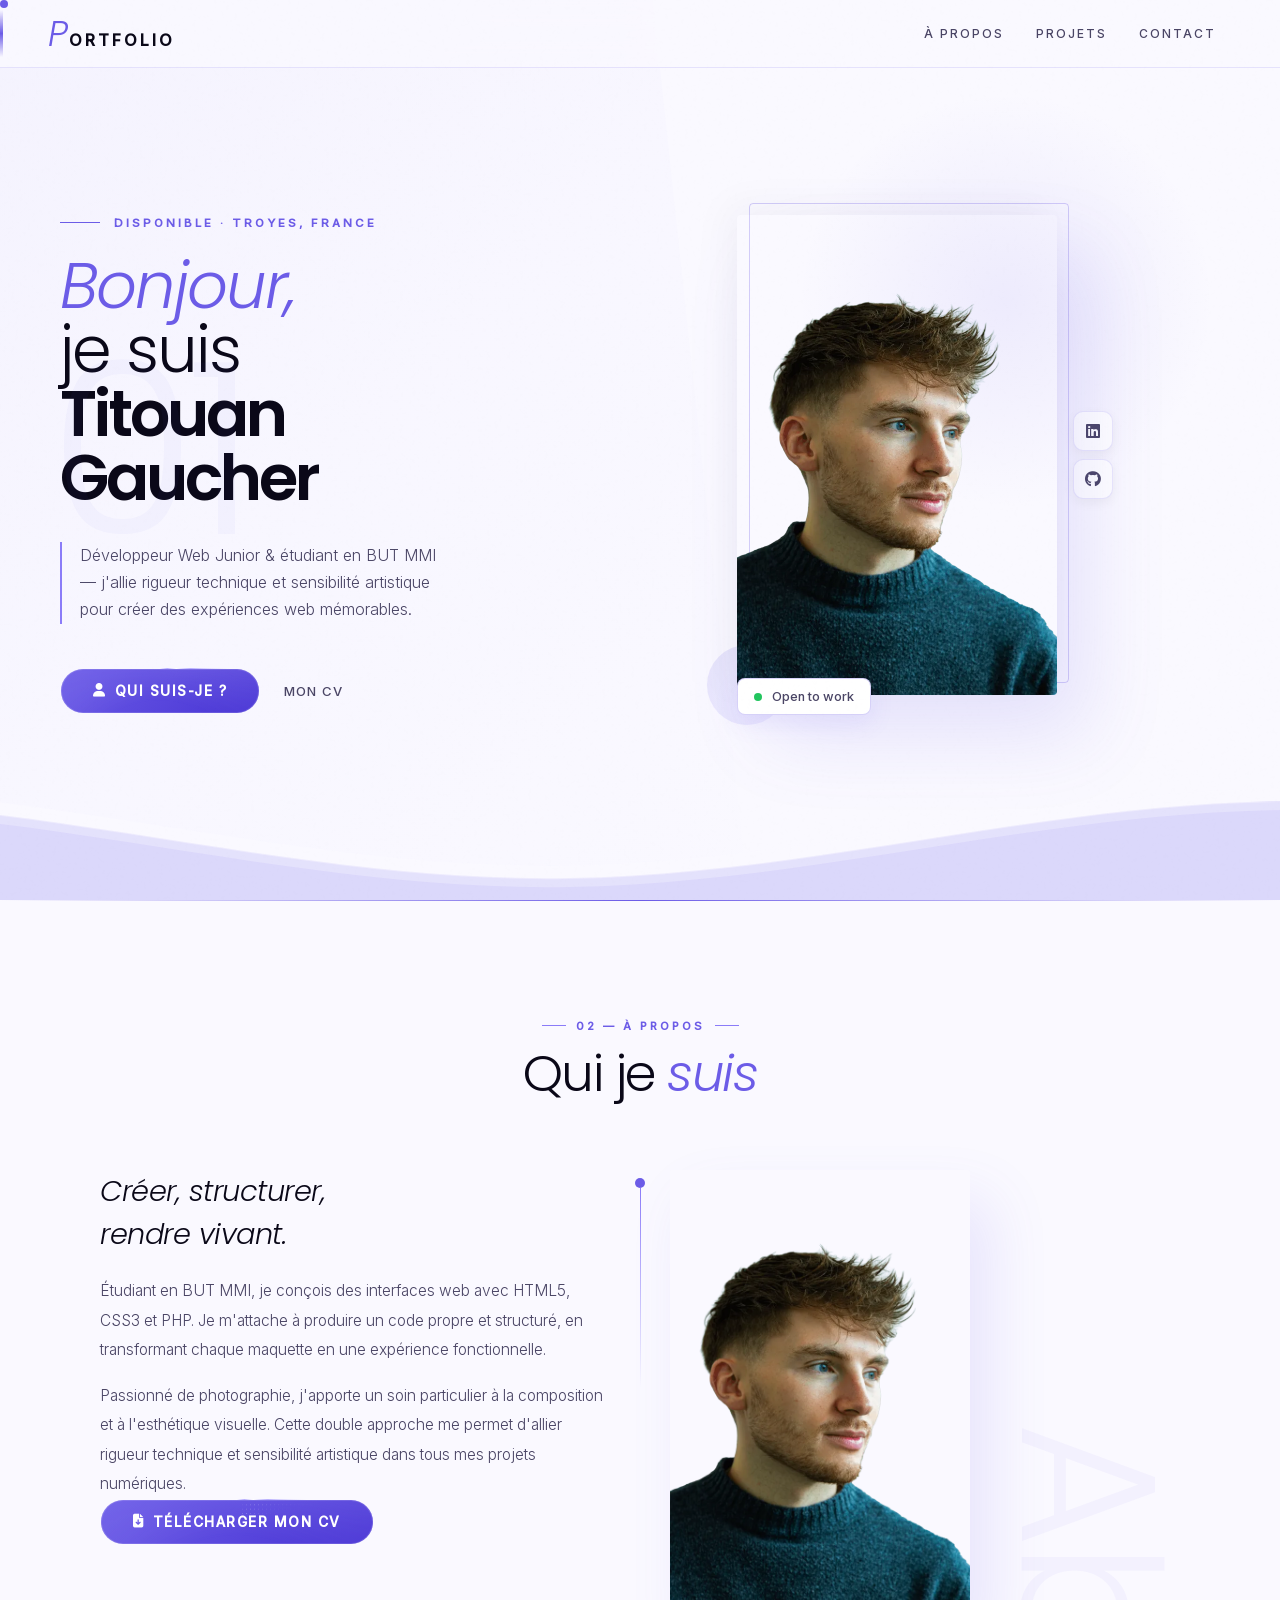
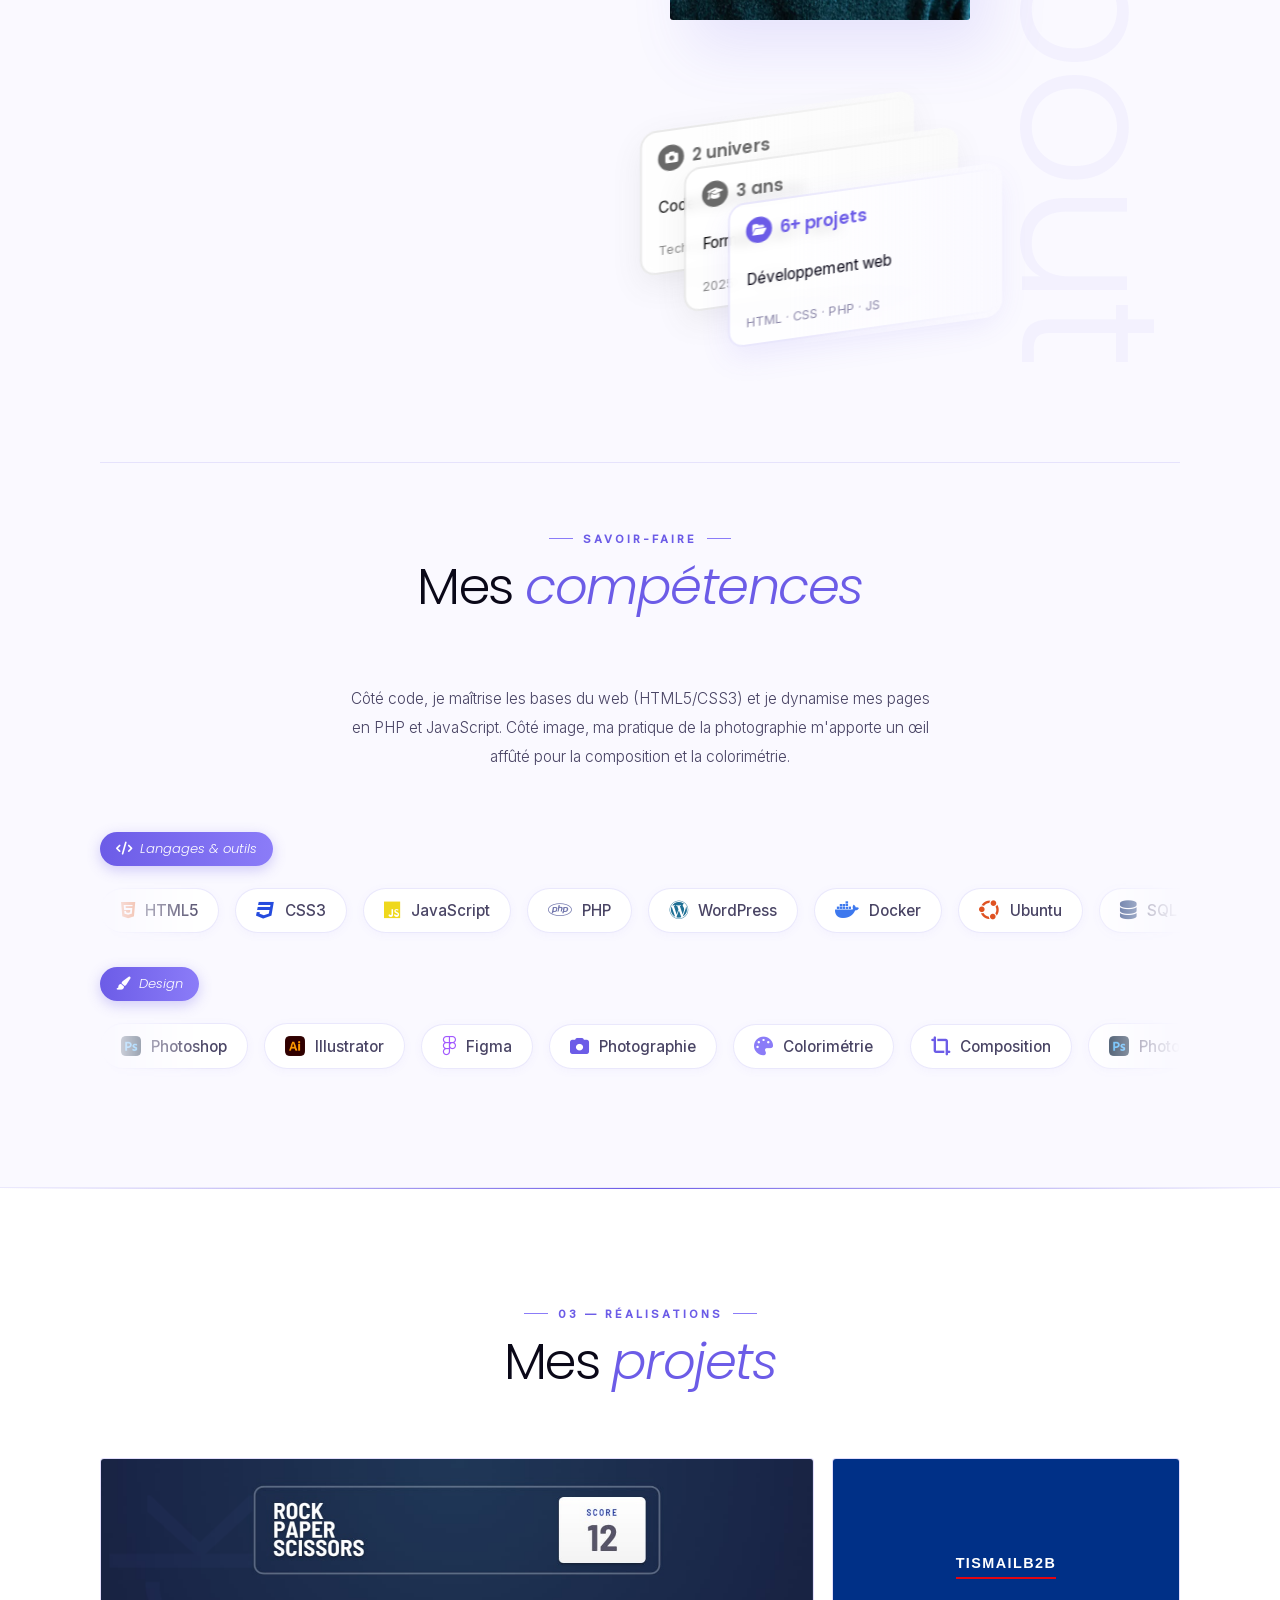
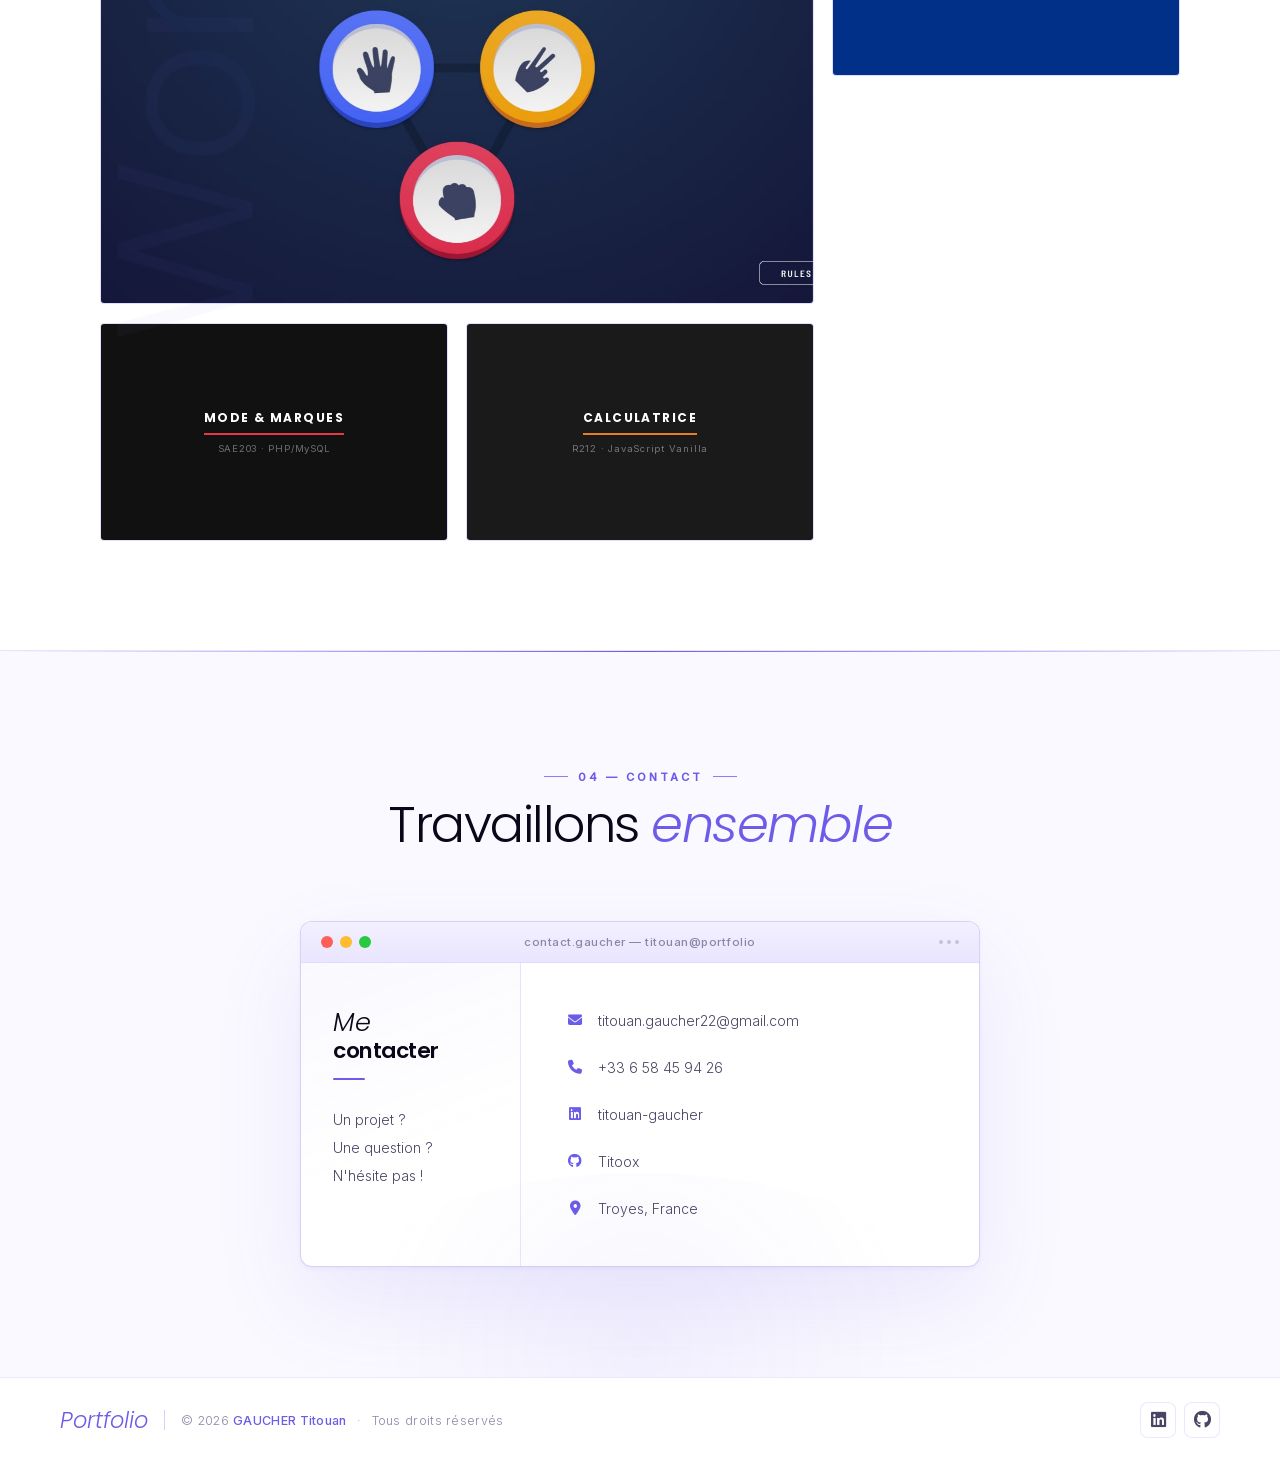
==== commit 18d3701c: "Nouveau favicon : monogramme T italique + manifeste PWA" ====
--- a/index.html
+++ b/index.html
@@ -9,7 +9,11 @@
 
   <link rel="stylesheet" href="css/main.css" />
   <link rel="stylesheet" href="css/fa/all.min.css" />
-  <link rel="icon" type="image/png" href="./images/favicon.png" />
+  <link rel="icon" href="./images/favicon.svg" type="image/svg+xml" />
+  <link rel="icon" href="./images/favicon-32.png" sizes="32x32" type="image/png" />
+  <link rel="icon" href="./images/favicon-16.png" sizes="16x16" type="image/png" />
+  <link rel="apple-touch-icon" href="./images/apple-touch-icon.png" />
+  <link rel="manifest" href="./site.webmanifest" />
 </head>
 <body>
 
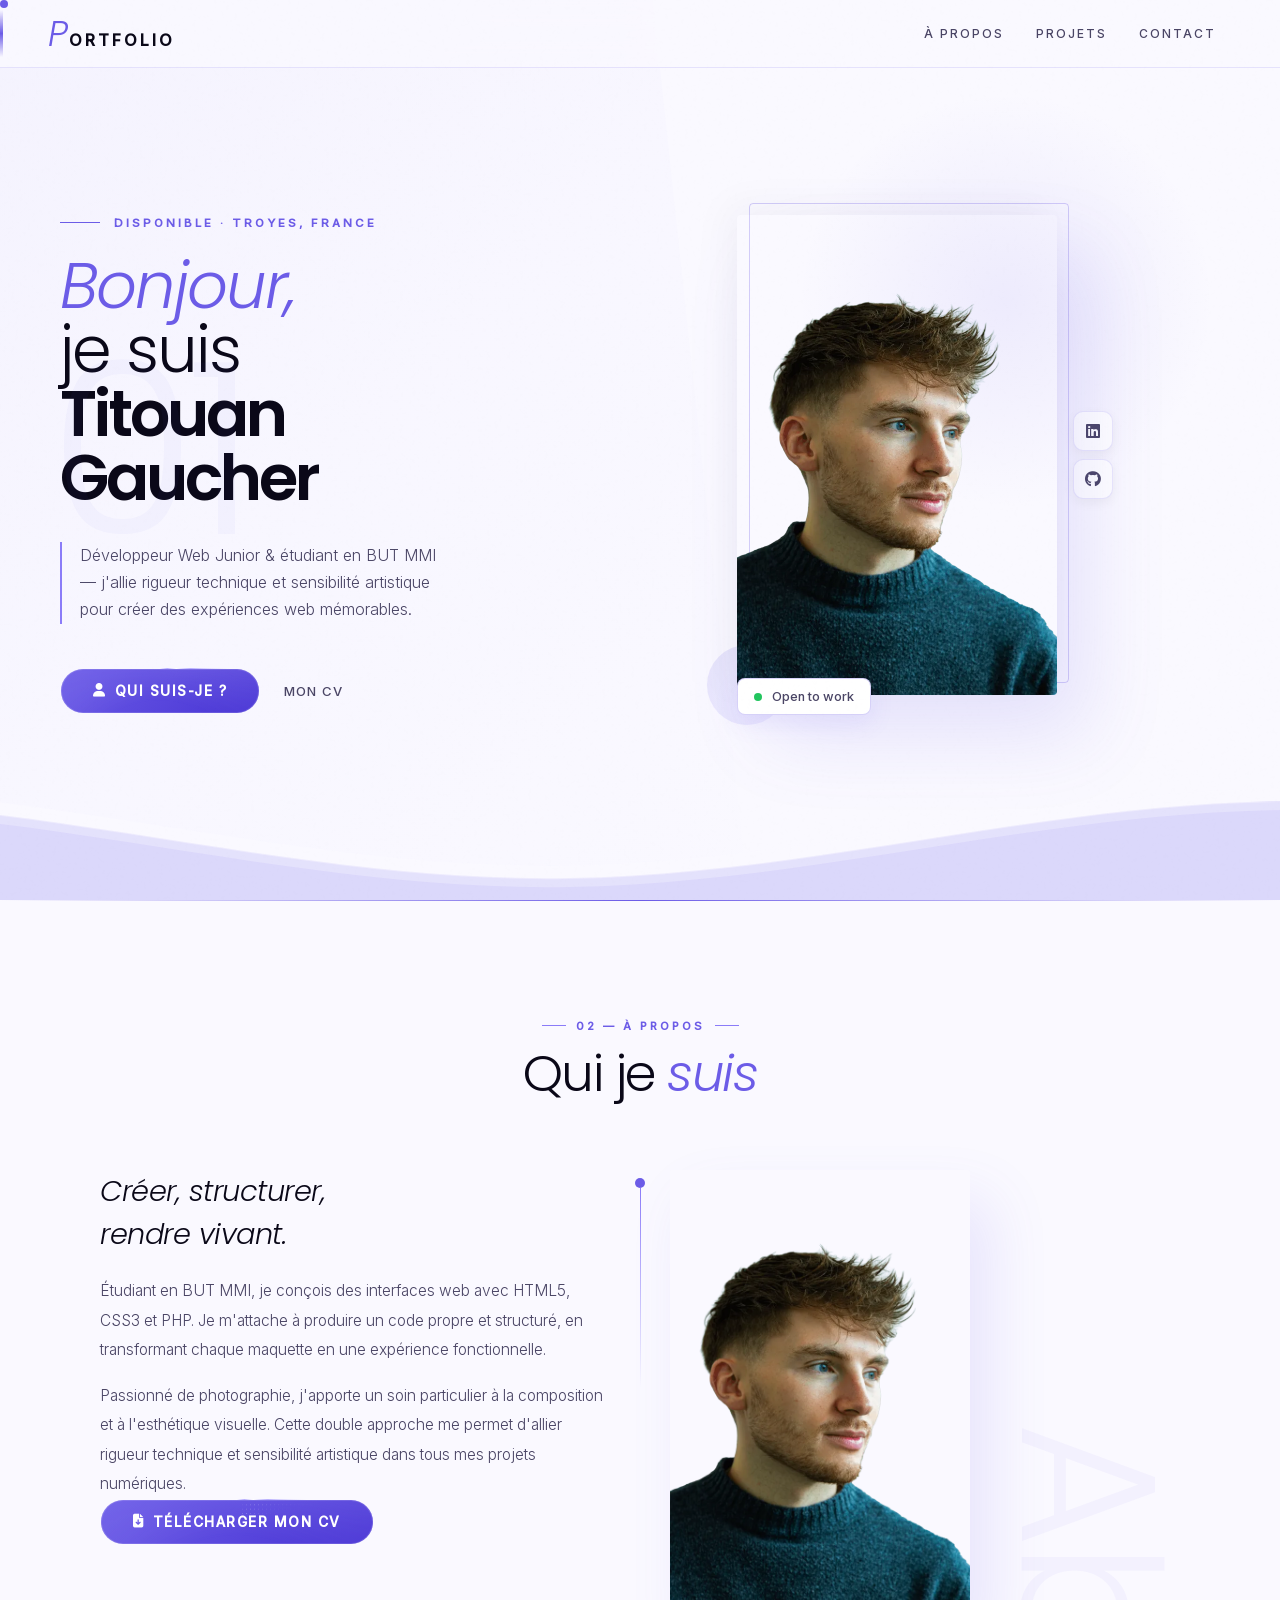
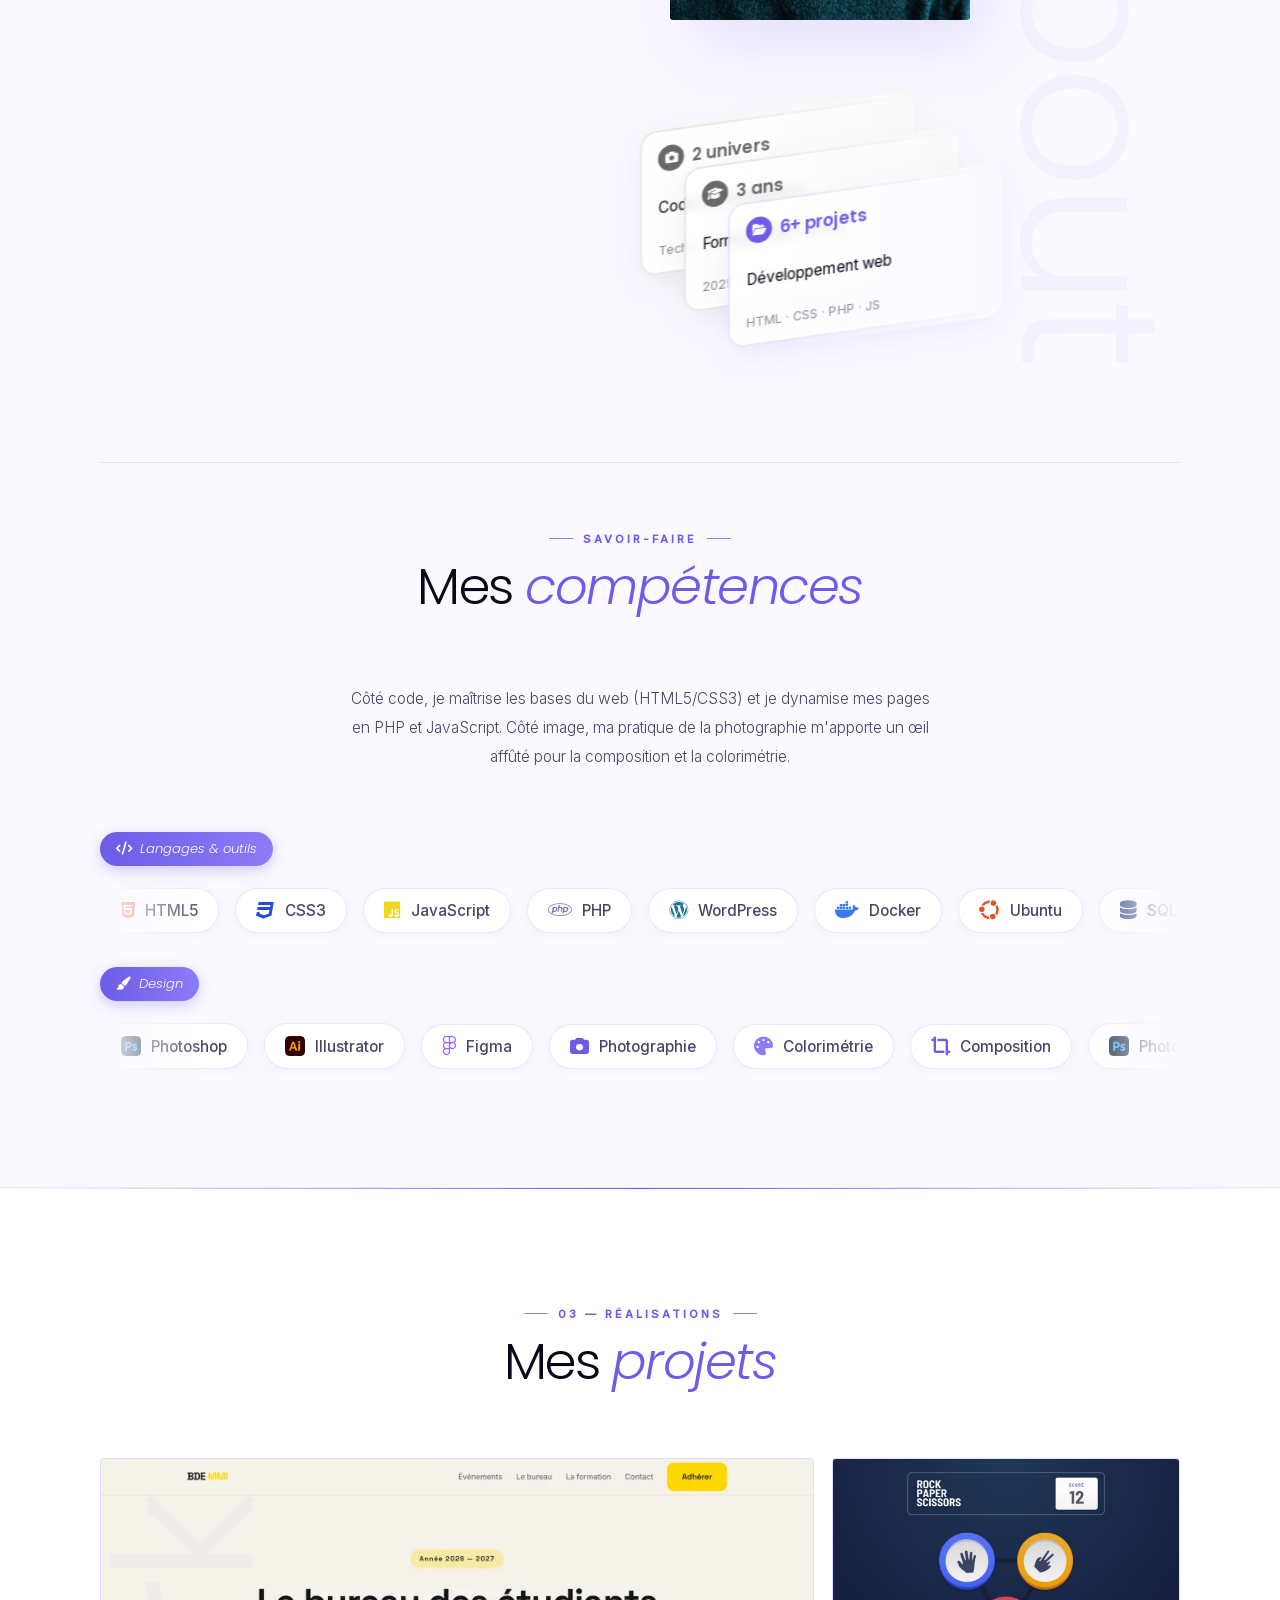
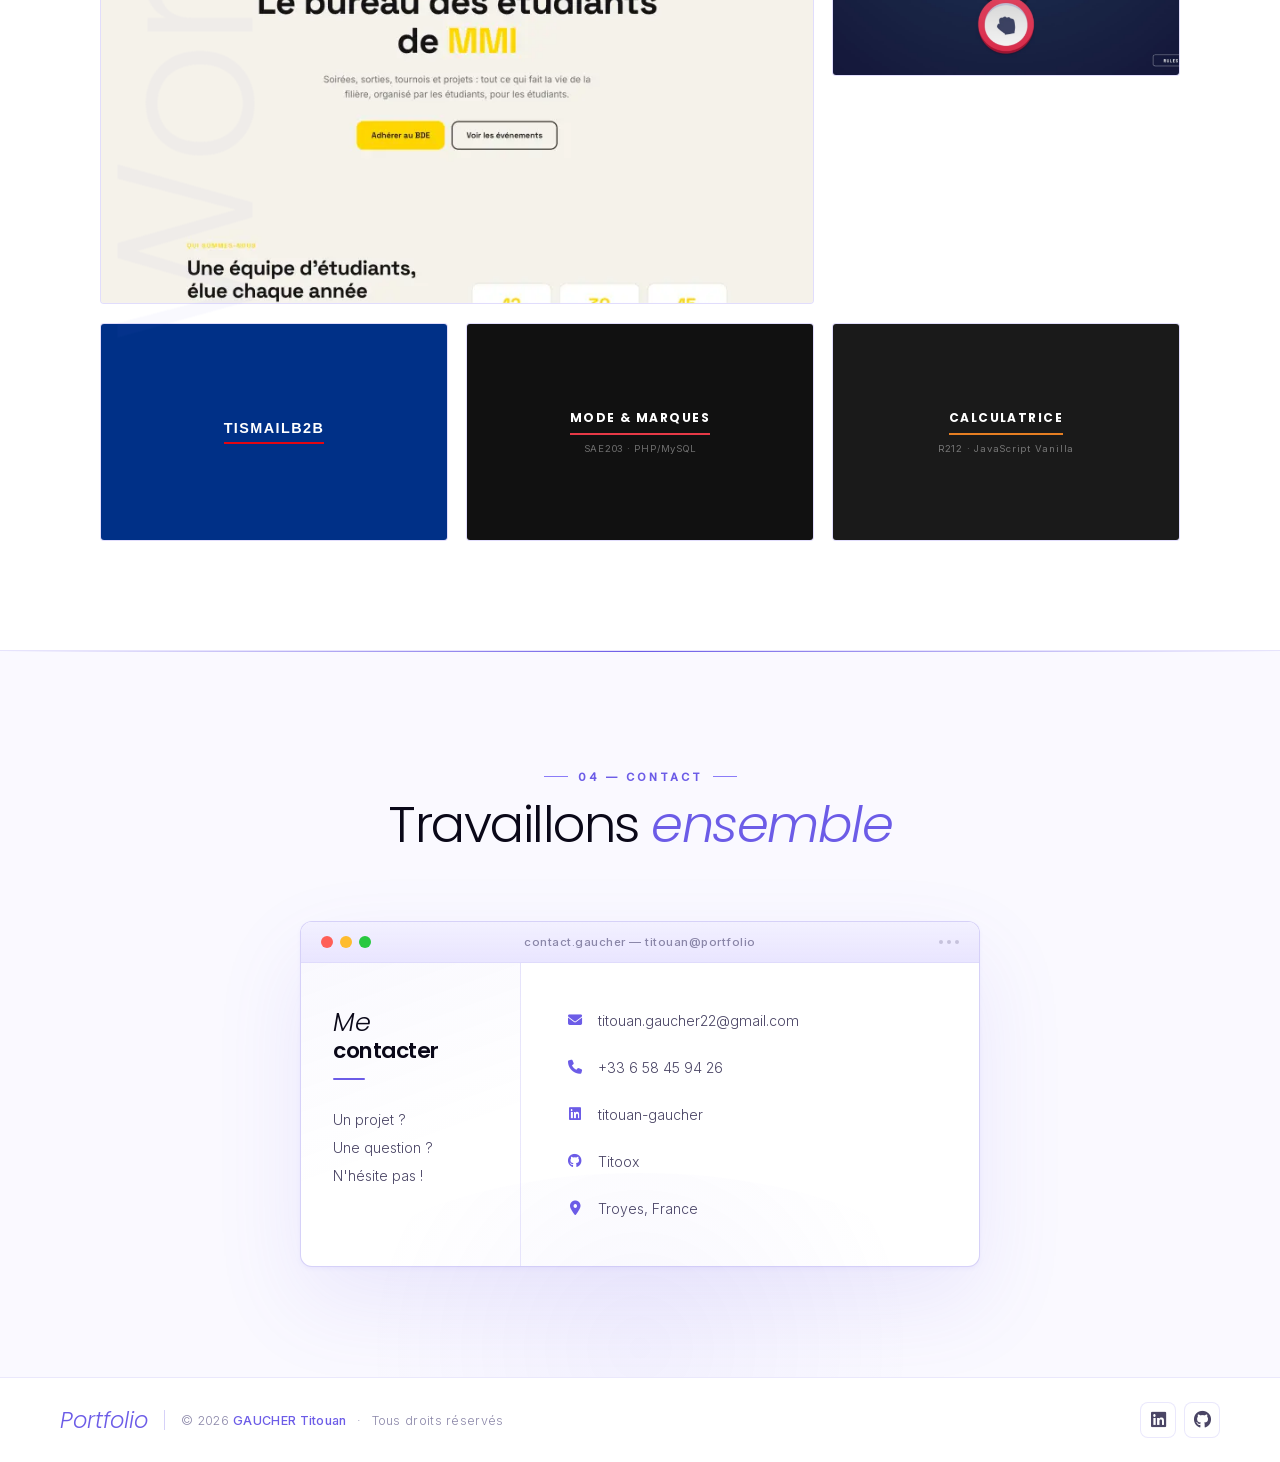
==== commit 9d88b0f7: "Ajout du projet BDE MMI (Symfony) au portfolio - Nouvelle page projet-bde-mmi.html : contexte, stack" ====
--- a/index.html
+++ b/index.html
@@ -293,6 +293,20 @@
 
       <div class="projets-grille">
         <div class="carte-projet scroll">
+          <div class="projet-image"><img loading="lazy" src="./images/bde-mmi/vignette.webp" alt="Page d'accueil du site du BDE MMI, codé en Symfony"/></div>
+          <div class="projet-infos">
+            <p class="projet-description">Site du BDE MMI (Symfony)</p>
+            <div class="projet-pied">
+              <span class="projet-technos">
+                <i class="fa-brands fa-symfony" style="color:rgba(255,255,255,0.9)"></i>
+                <i class="fa-solid fa-database" style="color:rgba(255,255,255,0.9)"></i>
+                <i class="fa-brands fa-sass" style="color:rgba(255,255,255,0.9)"></i>
+              </span>
+              <a class="lien-projet" href="projet-bde-mmi.html">Voir le projet</a>
+            </div>
+          </div>
+        </div>
+        <div class="carte-projet scroll">
           <div class="projet-image"><img loading="lazy" src="./images/pfc/desktop-step-1.jpg" alt="Jeu Pierre-Feuille-Ciseaux en JavaScript"/></div>
           <div class="projet-infos">
             <p class="projet-description">Jeu Pierre-Feuille-Ciseaux</p>
--- a/css/main.css
+++ b/css/main.css
@@ -1050,7 +1050,7 @@
 .carte-projet:nth-child(2) { grid-column: span 2; }
 .carte-projet:nth-child(3) { grid-column: span 2; }
 .carte-projet:nth-child(4) { grid-column: span 2; }
-.carte-projet:nth-child(5) { grid-column: span 3; }
+.carte-projet:nth-child(5) { grid-column: span 2; }
 .carte-projet:nth-child(6) { grid-column: span 3; }
 
 .carte-projet {
@@ -1818,7 +1818,7 @@
   .carte-projet:nth-child(2) { grid-column: span 2; }
   .carte-projet:nth-child(3) { grid-column: span 2; }
   .carte-projet:nth-child(4) { grid-column: span 2; }
-  .carte-projet:nth-child(5) { grid-column: span 3; }
+  .carte-projet:nth-child(5) { grid-column: span 2; }
   .carte-projet:nth-child(6) { grid-column: span 3; }
   /* Overlay au hover rétabli */
   .projet-infos { opacity: 0; }
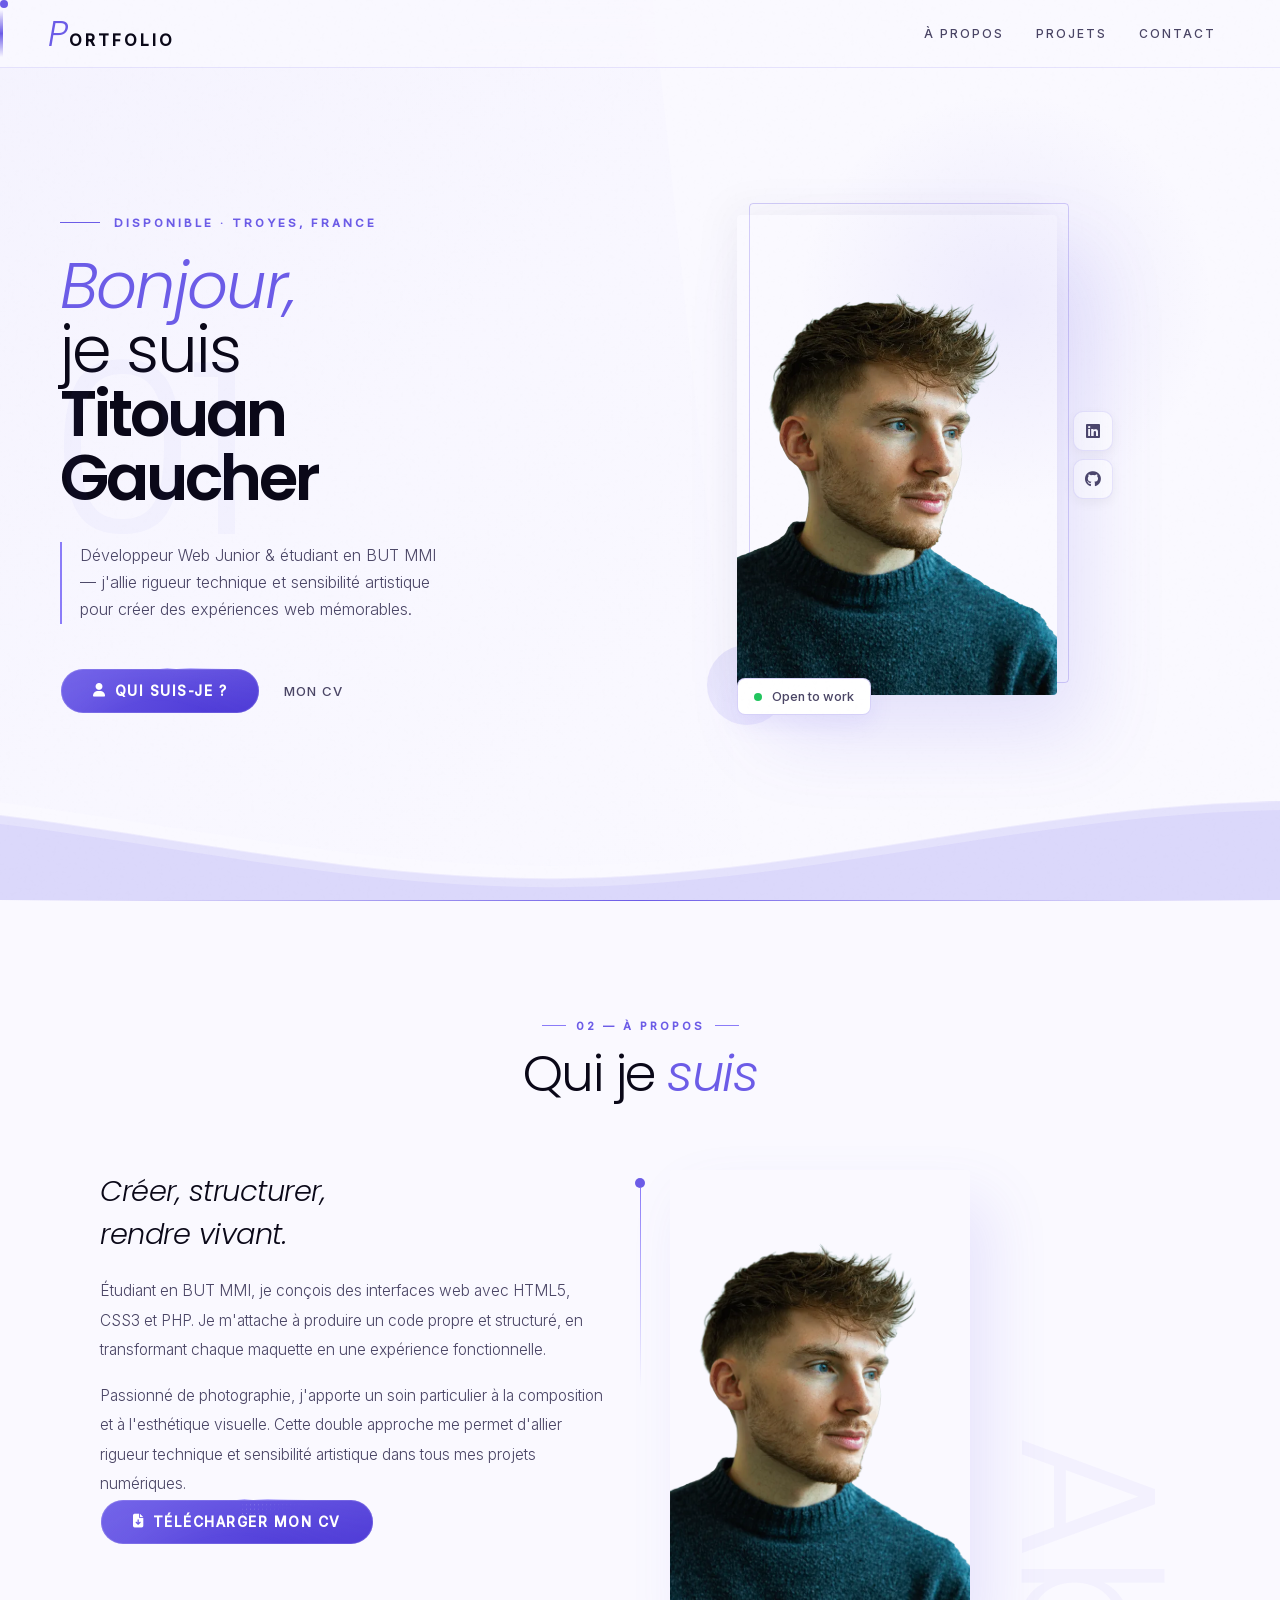
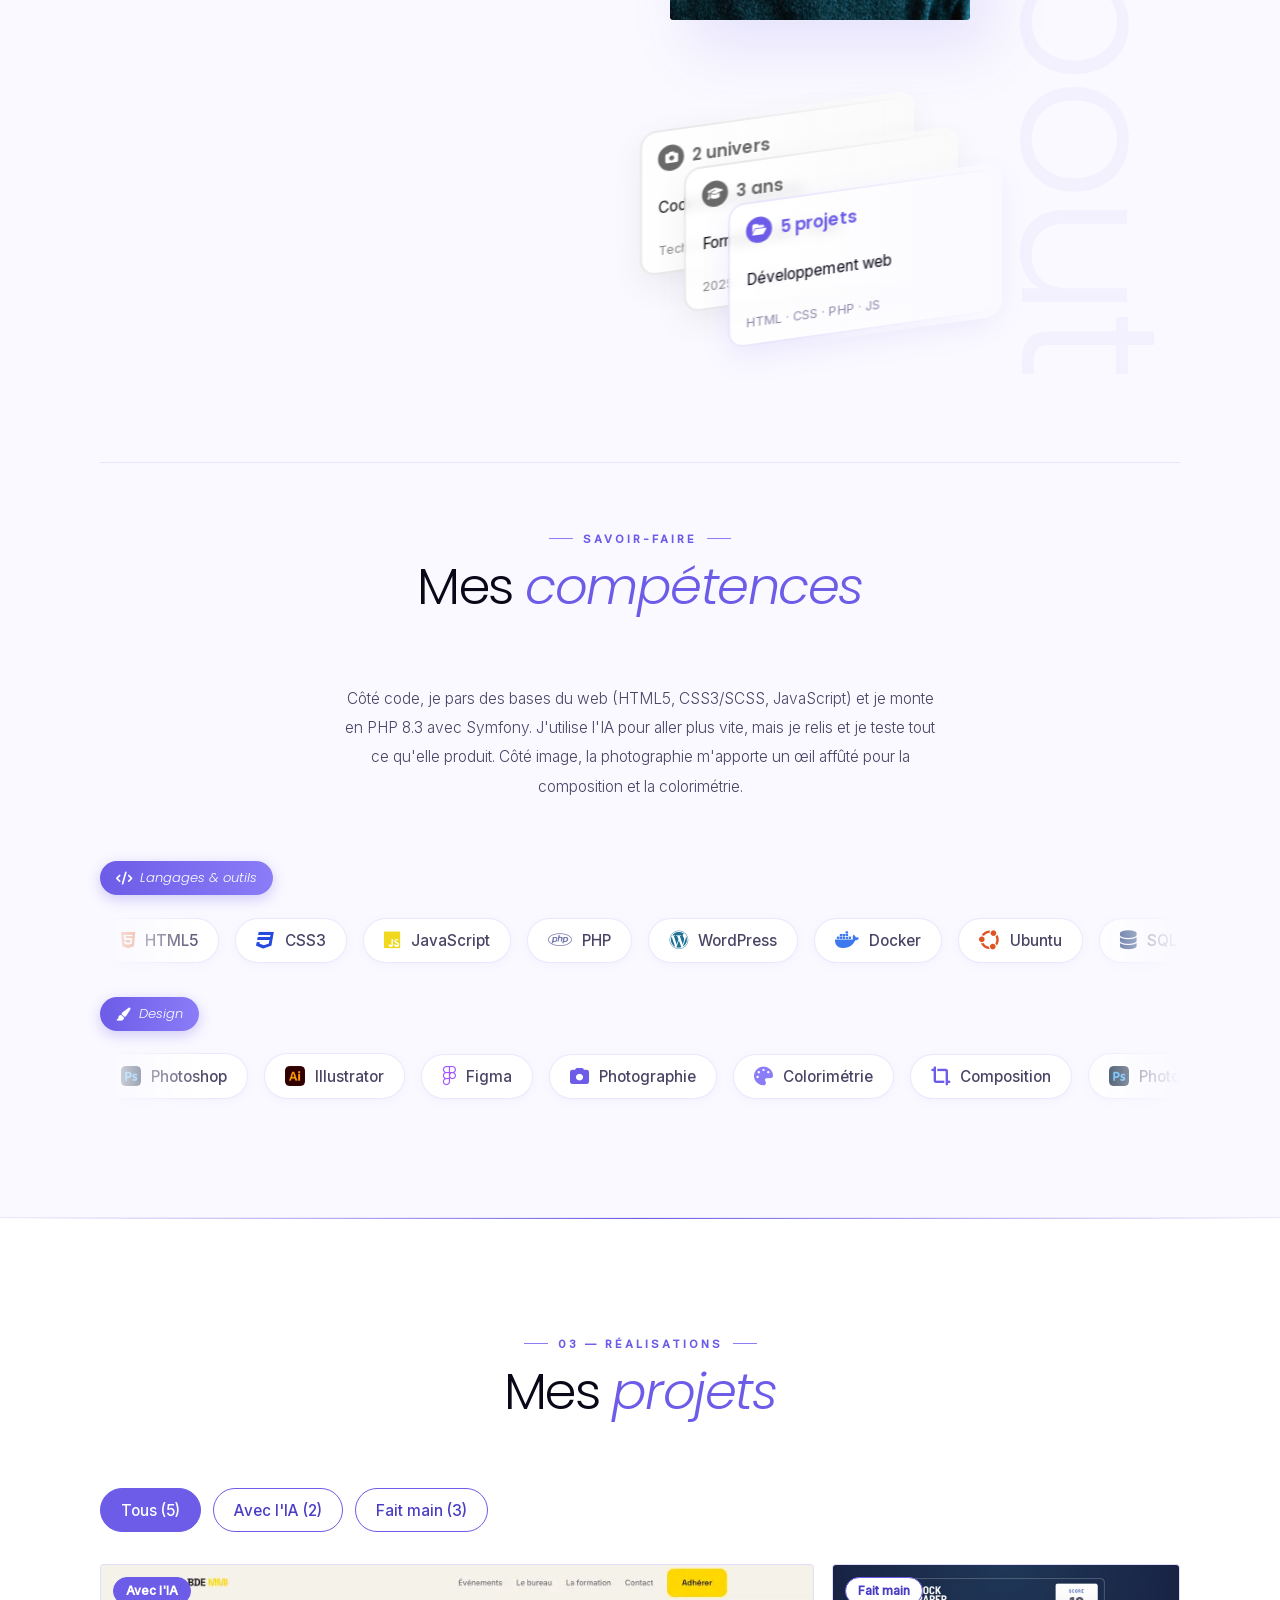
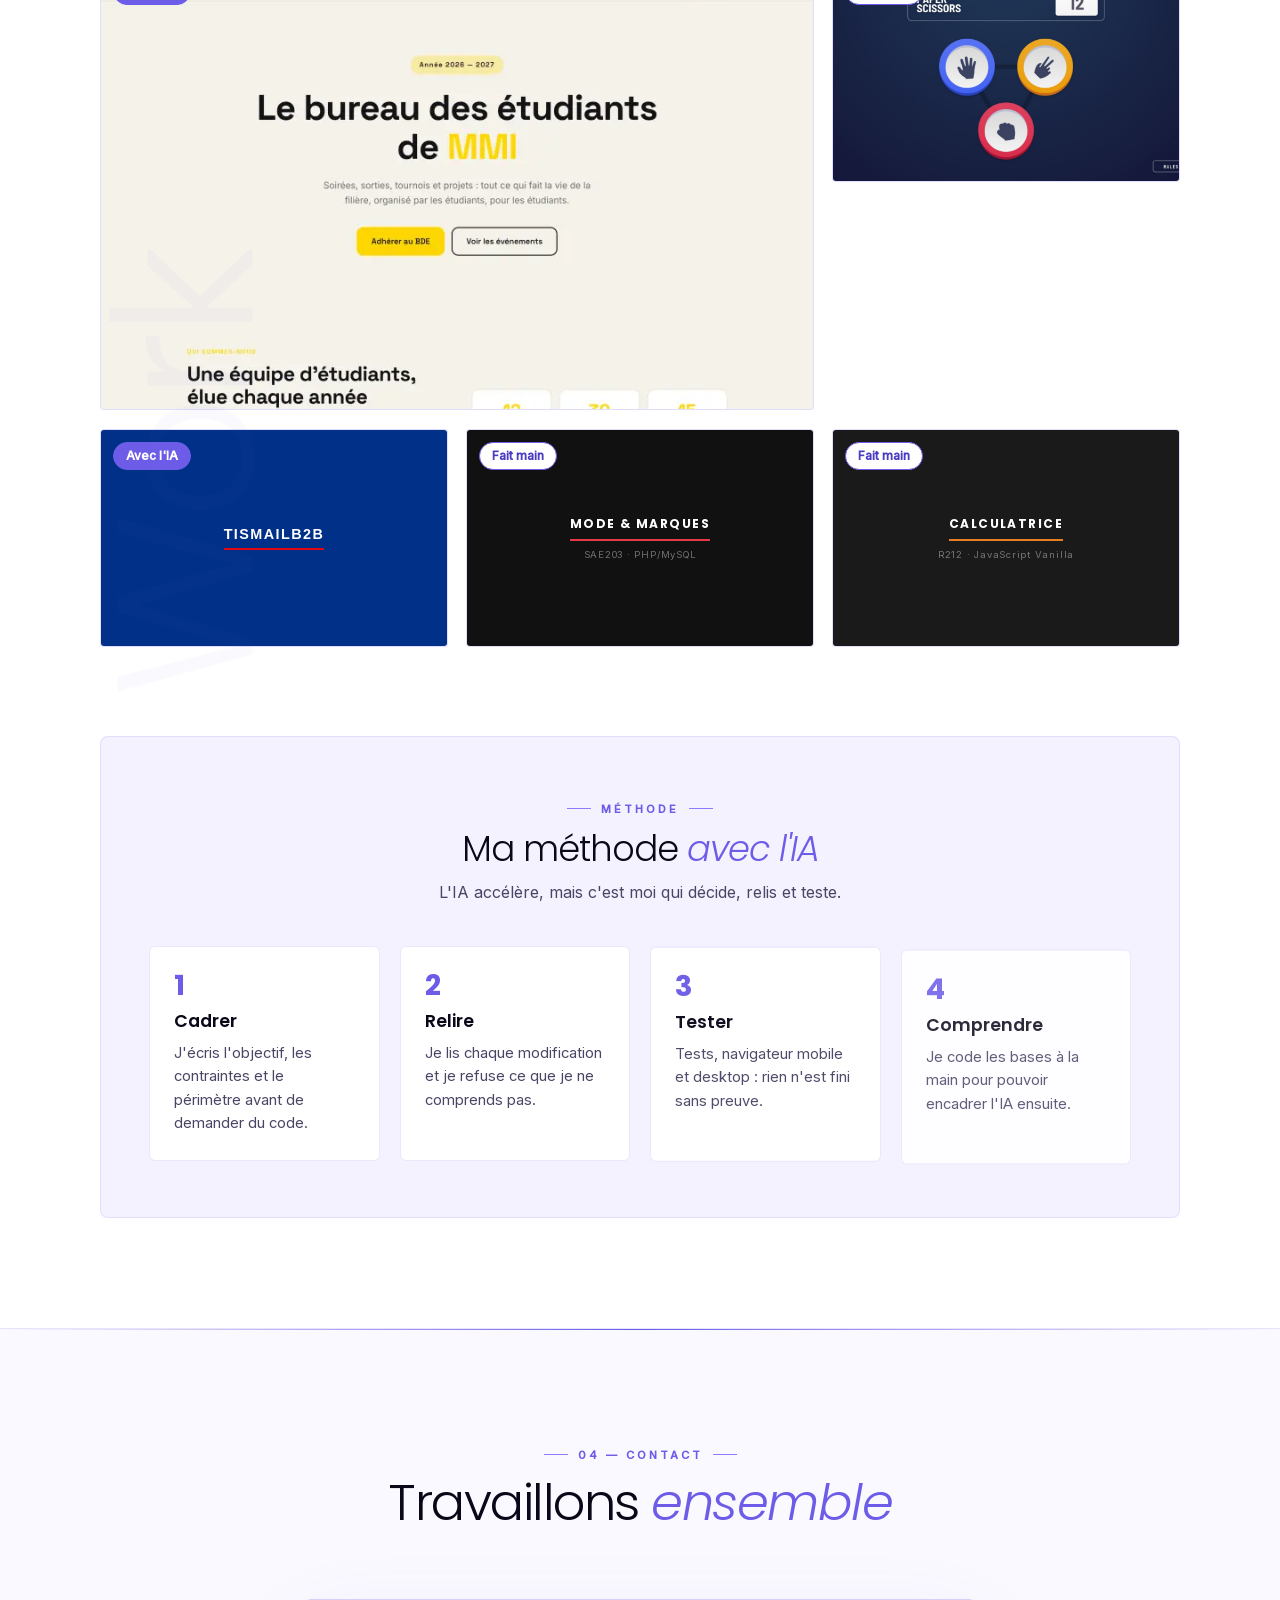
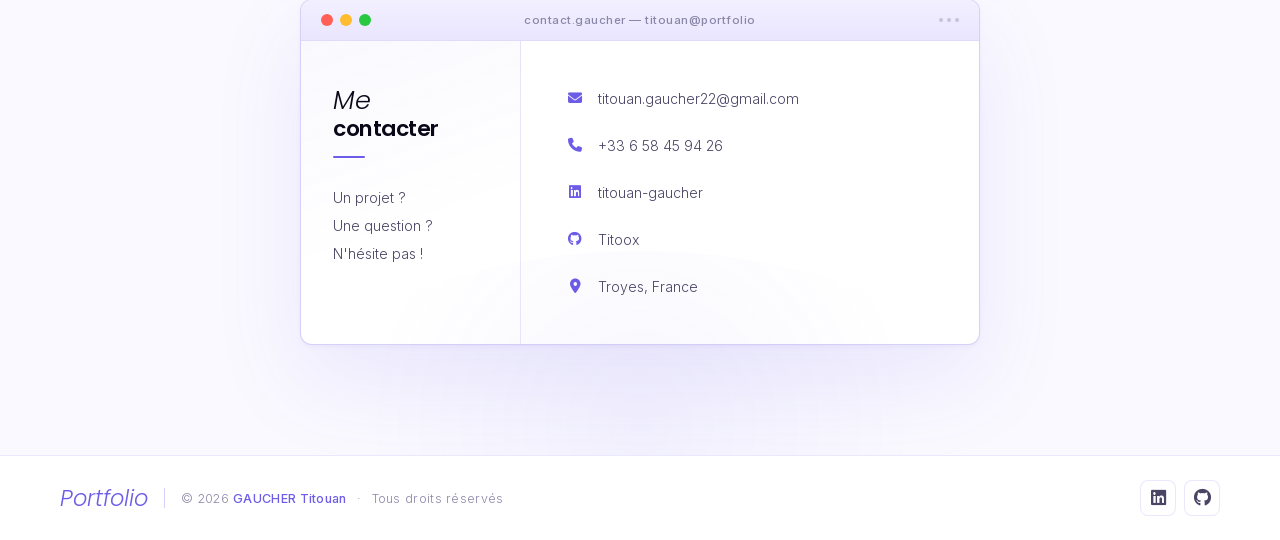
==== commit 80a1e5f8: "Refonte portfolio : angle ère de l'IA Badges Avec l'IA / Fait main, filtre des projets (GSAP), bloc " ====
--- a/index.html
+++ b/index.html
@@ -3,7 +3,7 @@
 <head>
   <meta charset="UTF-8" />
   <meta name="viewport" content="width=device-width, initial-scale=1.0, viewport-fit=cover" />
-  <meta name="description" content="Portfolio de GAUCHER Titouan, développeur web junior & étudiant en BUT MMI." />
+  <meta name="description" content="Portfolio de GAUCHER Titouan, développeur web junior & étudiant en BUT MMI, à la recherche d'une alternance. Projets faits avec l'IA et faits main." />
   <meta name="theme-color" content="#6c5ce7">
   <title>Portfolio · Titouan Gaucher</title>
 
@@ -196,7 +196,7 @@
               <div class="carte-pile-inner">
                 <div class="carte-pile-haut">
                   <span class="carte-pile-icone"><i class="fa-solid fa-folder-open"></i></span>
-                  <p class="carte-pile-titre">6+ projets</p>
+                  <p class="carte-pile-titre">5 projets</p>
                 </div>
                 <p class="carte-pile-desc">Développement web</p>
                 <p class="carte-pile-date">HTML · CSS · PHP · JS</p>
@@ -214,9 +214,10 @@
         </div>
 
         <p class="competences-intro scroll">
-          Côté code, je maîtrise les bases du web (HTML5/CSS3) et je dynamise
-          mes pages en PHP et JavaScript. Côté image, ma pratique de la
-          photographie m'apporte un œil affûté pour la composition et la colorimétrie.
+          Côté code, je pars des bases du web (HTML5, CSS3/SCSS, JavaScript) et je
+          monte en PHP 8.3 avec Symfony. J'utilise l'IA pour aller plus vite, mais
+          je relis et je teste tout ce qu'elle produit. Côté image, la photographie
+          m'apporte un œil affûté pour la composition et la colorimétrie.
         </p>
 
         <!-- Carrousel de technos défilant — 2 rangées, sens opposés -->
@@ -227,7 +228,7 @@
           <div class="stacks-groupe">
             <span class="stacks-tag"><i class="fa-solid fa-code"></i> Langages &amp; outils</span>
             <div class="stacks-rangee">
-              <div class="stacks-piste" aria-label="HTML5, CSS3, JavaScript, PHP, WordPress, Docker, Ubuntu, SQL, Bootstrap, Serveur">
+              <div class="stacks-piste" aria-label="HTML5, CSS3, JavaScript, PHP, WordPress, Docker, Ubuntu, SQL, SCSS, Symfony, GSAP, Git, Claude, Serveur">
                 <span class="stack-pilule"><i class="fa-brands fa-html5" style="color:#e96227"></i><span>HTML5</span></span>
                 <span class="stack-pilule"><i class="fa-brands fa-css3" style="color:#254bde"></i><span>CSS3</span></span>
                 <span class="stack-pilule"><i class="fa-brands fa-js" style="color:#efd81d"></i><span>JavaScript</span></span>
@@ -236,7 +237,11 @@
                 <span class="stack-pilule"><i class="fa-brands fa-docker" style="color:#3d78ee"></i><span>Docker</span></span>
                 <span class="stack-pilule"><i class="fa-brands fa-ubuntu" style="color:#df5222"></i><span>Ubuntu</span></span>
                 <span class="stack-pilule"><i class="fa-solid fa-database" style="color:#0f2f70"></i><span>SQL</span></span>
-                <span class="stack-pilule"><i class="fa-brands fa-bootstrap" style="color:#8812f5"></i><span>Bootstrap</span></span>
+                <span class="stack-pilule"><i class="fa-brands fa-sass" style="color:#cd6799"></i><span>SCSS</span></span>
+                <span class="stack-pilule"><i class="fa-brands fa-symfony" style="color:#1a171b"></i><span>Symfony</span></span>
+                <span class="stack-pilule"><img src="./images/gsap.svg" alt=""/><span>GSAP</span></span>
+                <span class="stack-pilule"><i class="fa-brands fa-git-alt" style="color:#f05032"></i><span>Git</span></span>
+                <span class="stack-pilule"><img src="./images/claude.svg" alt=""/><span>Claude</span></span>
                 <span class="stack-pilule"><i class="fa-solid fa-server" style="color:#16a34a"></i><span>Serveur</span></span>
                 <!-- copie pour la boucle -->
                 <span class="stack-pilule" aria-hidden="true"><i class="fa-brands fa-html5" style="color:#e96227"></i><span>HTML5</span></span>
@@ -247,7 +252,11 @@
                 <span class="stack-pilule" aria-hidden="true"><i class="fa-brands fa-docker" style="color:#3d78ee"></i><span>Docker</span></span>
                 <span class="stack-pilule" aria-hidden="true"><i class="fa-brands fa-ubuntu" style="color:#df5222"></i><span>Ubuntu</span></span>
                 <span class="stack-pilule" aria-hidden="true"><i class="fa-solid fa-database" style="color:#0f2f70"></i><span>SQL</span></span>
-                <span class="stack-pilule" aria-hidden="true"><i class="fa-brands fa-bootstrap" style="color:#8812f5"></i><span>Bootstrap</span></span>
+                <span class="stack-pilule" aria-hidden="true"><i class="fa-brands fa-sass" style="color:#cd6799"></i><span>SCSS</span></span>
+                <span class="stack-pilule" aria-hidden="true"><i class="fa-brands fa-symfony" style="color:#1a171b"></i><span>Symfony</span></span>
+                <span class="stack-pilule" aria-hidden="true"><img src="./images/gsap.svg" alt=""/><span>GSAP</span></span>
+                <span class="stack-pilule" aria-hidden="true"><i class="fa-brands fa-git-alt" style="color:#f05032"></i><span>Git</span></span>
+                <span class="stack-pilule" aria-hidden="true"><img src="./images/claude.svg" alt=""/><span>Claude</span></span>
                 <span class="stack-pilule" aria-hidden="true"><i class="fa-solid fa-server" style="color:#16a34a"></i><span>Serveur</span></span>
               </div>
             </div>
@@ -291,11 +300,20 @@
         <h2 class="titre-section" id="titre-projets">Mes <em>projets</em></h2>
       </div>
 
-      <div class="projets-grille">
-        <div class="carte-projet scroll">
+      <div class="filtre-projets scroll" role="group" aria-label="Filtrer les projets">
+        <button type="button" class="filtre-bouton" data-filtre="tous" aria-pressed="true">Tous (5)</button>
+        <button type="button" class="filtre-bouton" data-filtre="ia" aria-pressed="false">Avec l'IA (2)</button>
+        <button type="button" class="filtre-bouton" data-filtre="main" aria-pressed="false">Fait main (3)</button>
+      </div>
+      <p class="filtre-statut" id="filtre-statut" role="status" aria-live="polite"></p>
+
+      <div class="projets-grille" id="projets-grille" data-filtre="tous">
+        <div class="carte-projet scroll" data-type="ia">
+          <span class="badge-projet badge-ia">Avec l'IA</span>
           <div class="projet-image"><img loading="lazy" src="./images/bde-mmi/vignette.webp" alt="Page d'accueil du site du BDE MMI, codé en Symfony"/></div>
           <div class="projet-infos">
             <p class="projet-description">Site du BDE MMI (Symfony)</p>
+            <p class="projet-part">Projet en binôme. J'ai fait le cœur Symfony (entité, listes, détail, back-office), avec l'IA pour structurer et tester.</p>
             <div class="projet-pied">
               <span class="projet-technos">
                 <i class="fa-brands fa-symfony" style="color:rgba(255,255,255,0.9)"></i>
@@ -306,10 +324,12 @@
             </div>
           </div>
         </div>
-        <div class="carte-projet scroll">
+        <div class="carte-projet scroll" data-type="main">
+          <span class="badge-projet badge-main">Fait main</span>
           <div class="projet-image"><img loading="lazy" src="./images/pfc/desktop-step-1.jpg" alt="Jeu Pierre-Feuille-Ciseaux en JavaScript"/></div>
           <div class="projet-infos">
             <p class="projet-description">Jeu Pierre-Feuille-Ciseaux</p>
+            <p class="projet-part">JavaScript vanilla : DOM, manches, score en localStorage. Fait seul, hors cours.</p>
             <div class="projet-pied">
               <span class="projet-technos">
                 <i class="fa-brands fa-html5" style="color:rgba(255,255,255,0.9)"></i>
@@ -320,7 +340,8 @@
             </div>
           </div>
         </div>
-        <div class="carte-projet scroll">
+        <div class="carte-projet scroll" data-type="ia">
+          <span class="badge-projet badge-ia">Avec l'IA</span>
           <div class="projet-image" style="background:#003087; display:flex; align-items:center; justify-content:center;">
             <div style="text-align:center; color:white; font-family:'Outfit',sans-serif;">
               <div style="font-size:0.9em; font-weight:700; letter-spacing:0.1em; text-transform:uppercase; border-bottom:2px solid #e30613; padding-bottom:6px;">TismailB2B</div>
@@ -328,6 +349,7 @@
           </div>
           <div class="projet-infos">
             <p class="projet-description">Portail B2B revendeurs — La Chaussette de France</p>
+            <p class="projet-part">Catalogue, commandes, 2 rôles. J'ai cadré le besoin et relu la sécurité (PDO, hash).</p>
             <div class="projet-pied">
               <span class="projet-technos">
                 <i class="fa-brands fa-php" style="color:rgba(255,255,255,0.9)"></i>
@@ -338,13 +360,15 @@
             </div>
           </div>
         </div>
-        <div class="carte-projet scroll">
+        <div class="carte-projet scroll" data-type="main">
+          <span class="badge-projet badge-main">Fait main</span>
           <div class="projet-image" style="background:#111; display:flex; align-items:center; justify-content:center; flex-direction:column; gap:8px;">
             <div style="font-family:'Poppins',sans-serif; font-size:0.75em; font-weight:700; letter-spacing:0.12em; text-transform:uppercase; color:white; border-bottom:2px solid #e63946; padding-bottom:6px;">Mode & Marques</div>
             <div style="font-size:0.6em; color:rgba(255,255,255,0.4); letter-spacing:0.08em;">SAE203 · PHP/MySQL</div>
           </div>
           <div class="projet-infos">
             <p class="projet-description">Répertoire de marques de mode</p>
+            <p class="projet-part">CRUD admin, recherche, upload, déployé sur VPS. Codé seul pour apprendre.</p>
             <div class="projet-pied">
               <span class="projet-technos">
                 <i class="fa-brands fa-php" style="color:rgba(255,255,255,0.9)"></i>
@@ -355,13 +379,15 @@
             </div>
           </div>
         </div>
-        <div class="carte-projet scroll">
+        <div class="carte-projet scroll" data-type="main">
+          <span class="badge-projet badge-main">Fait main</span>
           <div class="projet-image" style="background:#1a1a1a; display:flex; align-items:center; justify-content:center; flex-direction:column; gap:8px;">
             <div style="font-family:'Poppins',sans-serif; font-size:0.75em; font-weight:700; letter-spacing:0.12em; text-transform:uppercase; color:white; border-bottom:2px solid #e67e22; padding-bottom:6px;">Calculatrice</div>
             <div style="font-size:0.6em; color:rgba(255,255,255,0.4); letter-spacing:0.08em;">R212 · JavaScript Vanilla</div>
           </div>
           <div class="projet-infos">
             <p class="projet-description">Calculatrice JavaScript vanilla</p>
+            <p class="projet-part">Classe Calculator en JS pur, CSS Grid, cas limites gérés. Projet R212.</p>
             <div class="projet-pied">
               <span class="projet-technos">
                 <i class="fa-brands fa-js" style="color:rgba(255,255,255,0.9)"></i>
@@ -372,6 +398,20 @@
             </div>
           </div>
         </div>
+      </div>
+
+      <div class="methode-ia" id="methode" role="region" aria-labelledby="titre-methode">
+        <div class="methode-entete">
+          <div class="section-label">Méthode</div>
+          <h3 class="methode-titre" id="titre-methode">Ma méthode <em>avec l'IA</em></h3>
+          <p class="methode-intro">L'IA accélère, mais c'est moi qui décide, relis et teste.</p>
+        </div>
+        <ol class="methode-etapes">
+          <li class="methode-etape"><span class="methode-num">1</span><h4>Cadrer</h4><p>J'écris l'objectif, les contraintes et le périmètre avant de demander du code.</p></li>
+          <li class="methode-etape"><span class="methode-num">2</span><h4>Relire</h4><p>Je lis chaque modification et je refuse ce que je ne comprends pas.</p></li>
+          <li class="methode-etape"><span class="methode-num">3</span><h4>Tester</h4><p>Tests, navigateur mobile et desktop : rien n'est fini sans preuve.</p></li>
+          <li class="methode-etape"><span class="methode-num">4</span><h4>Comprendre</h4><p>Je code les bases à la main pour pouvoir encadrer l'IA ensuite.</p></li>
+        </ol>
       </div>
 
     </div>
@@ -452,6 +492,9 @@
   </footer>
 
   <script src="scroll.js"></script>
+  <script src="js/gsap.min.js"></script>
+  <script src="js/filtre-projets.js"></script>
+  <script src="js/methode.js"></script>
 
 </body>
 </html>
--- a/css/main.css
+++ b/css/main.css
@@ -1053,6 +1053,24 @@
 .carte-projet:nth-child(5) { grid-column: span 2; }
 .carte-projet:nth-child(6) { grid-column: span 3; }
 
+/* Filtre projets */
+.filtre-projets { display: flex; flex-wrap: wrap; gap: 12px; margin: 0 0 32px; }
+.filtre-bouton {
+  min-height: 44px; padding: 0 20px; border-radius: 999px; cursor: pointer;
+  font: 500 0.95em var(--sans);
+  border: 1px solid var(--v1); background: #fff; color: #4a3dc4;
+  transition: background 0.2s ease, color 0.2s ease;
+}
+.filtre-bouton:hover { background: rgba(108,92,231,0.08); }
+.filtre-bouton[aria-pressed="true"] { background: var(--v1); color: #fff; }
+.filtre-bouton:focus-visible { outline: 3px solid var(--v1); outline-offset: 3px; }
+.filtre-statut { position: absolute; width: 1px; height: 1px; overflow: hidden; clip: rect(0 0 0 0); white-space: nowrap; }
+.carte-projet[hidden] { display: none; }
+@media (min-width: 1024px) {
+  .projets-grille[data-filtre="ia"] .carte-projet { grid-column: span 3; }
+  .projets-grille[data-filtre="main"] .carte-projet { grid-column: span 2; }
+}
+
 .carte-projet {
   position: relative; border-radius: 4px; overflow: hidden;
   background: var(--gris-clair); border: 1px solid var(--bordure);
@@ -1095,6 +1113,26 @@
   margin-bottom: 0;
 }
 .carte-projet:hover .projet-description { transform: translateY(0); }
+
+.projet-image > div { transition: opacity 0.3s ease; }
+.carte-projet:hover .projet-image > div { opacity: 0; }
+
+.badge-projet {
+  position: absolute; top: 12px; left: 12px; z-index: 2;
+  font-size: 0.75em; font-weight: 600; line-height: 1;
+  padding: 7px 12px; border-radius: 999px;
+  border: 1px solid var(--v1);
+}
+.badge-ia { background: var(--v1); color: #fff; }
+.badge-main { background: #fff; color: #4a3dc4; }
+
+.projet-part {
+  font-size: 0.82em; line-height: 1.5; color: rgba(255,255,255,0.92);
+  margin: 6px 0 0;
+  transform: translateY(8px);
+  transition: transform 0.3s 0.02s var(--ease-smooth);
+}
+.carte-projet:hover .projet-part { transform: translateY(0); }
 
 .projet-pied {
   display: flex; justify-content: space-between; align-items: center;
@@ -1531,6 +1569,8 @@
   }
   .projet-description { transform: translateY(0); font-size: 0.88em; }
   .projet-pied { transform: translateY(0); }
+  .projet-part { transform: translateY(0); }
+  .projet-image > div { opacity: 0; }
 
   /* ── SECTION CONTACT ── */
   .section-contact { padding: 60px 0; }
@@ -1627,6 +1667,8 @@
   .projet-infos { opacity: 1; }
   .projet-description { transform: translateY(0); }
   .projet-pied { transform: translateY(0); }
+  .projet-part { transform: translateY(0); }
+  .projet-image > div { opacity: 0; }
 
   .section-contact { padding: 72px 0; }
   .contact-container { padding: 0 32px; }
@@ -1733,6 +1775,8 @@
   .projet-infos { opacity: 1; }
   .projet-description { transform: translateY(0); }
   .projet-pied { transform: translateY(0); }
+  .projet-part { transform: translateY(0); }
+  .projet-image > div { opacity: 0; }
 
   /* Contact */
   .section-contact { padding: 90px 0; }
@@ -2310,3 +2354,39 @@
     animation: none;
   }
 }
+
+
+/* ================================================================
+   BLOC MÉTHODE AVEC L'IA
+================================================================ */
+.methode-ia {
+  margin-top: 90px; padding: 56px 48px;
+  background: var(--gris-clair); border: 1px solid var(--bordure); border-radius: 8px;
+}
+.methode-entete { text-align: center; margin-bottom: 40px; }
+.methode-titre {
+  font-family: var(--serif); font-size: 2.2em; font-weight: 300;
+  letter-spacing: -1px; line-height: 1.1; color: var(--texte);
+}
+.methode-titre em { font-style: italic; color: var(--v1); }
+.methode-intro { margin-top: 12px; color: var(--texte2); line-height: 1.6; }
+.methode-etapes {
+  list-style: none; margin: 0; padding: 0;
+  display: grid; grid-template-columns: repeat(4, 1fr); gap: 20px;
+}
+.methode-etape {
+  background: var(--blanc); border: 1px solid var(--bordure); border-radius: 6px;
+  padding: 24px; display: flex; flex-direction: column; gap: 8px;
+}
+.methode-num { font-family: var(--serif); font-weight: 700; font-size: 1.8em; color: var(--v1); line-height: 1; }
+.methode-etape h4 { font-family: var(--serif); font-weight: 600; font-size: 1.1em; color: var(--texte); }
+.methode-etape p { font-size: 0.92em; line-height: 1.6; color: var(--texte2); }
+@media (max-width: 1023px) {
+  .methode-ia { margin-top: 64px; padding: 36px 24px; }
+  .methode-etapes { grid-template-columns: repeat(2, 1fr); }
+}
+@media (max-width: 599px) {
+  .methode-ia { padding: 28px 16px; }
+  .methode-titre { font-size: 1.7em; }
+  .methode-etapes { grid-template-columns: 1fr; gap: 12px; }
+}
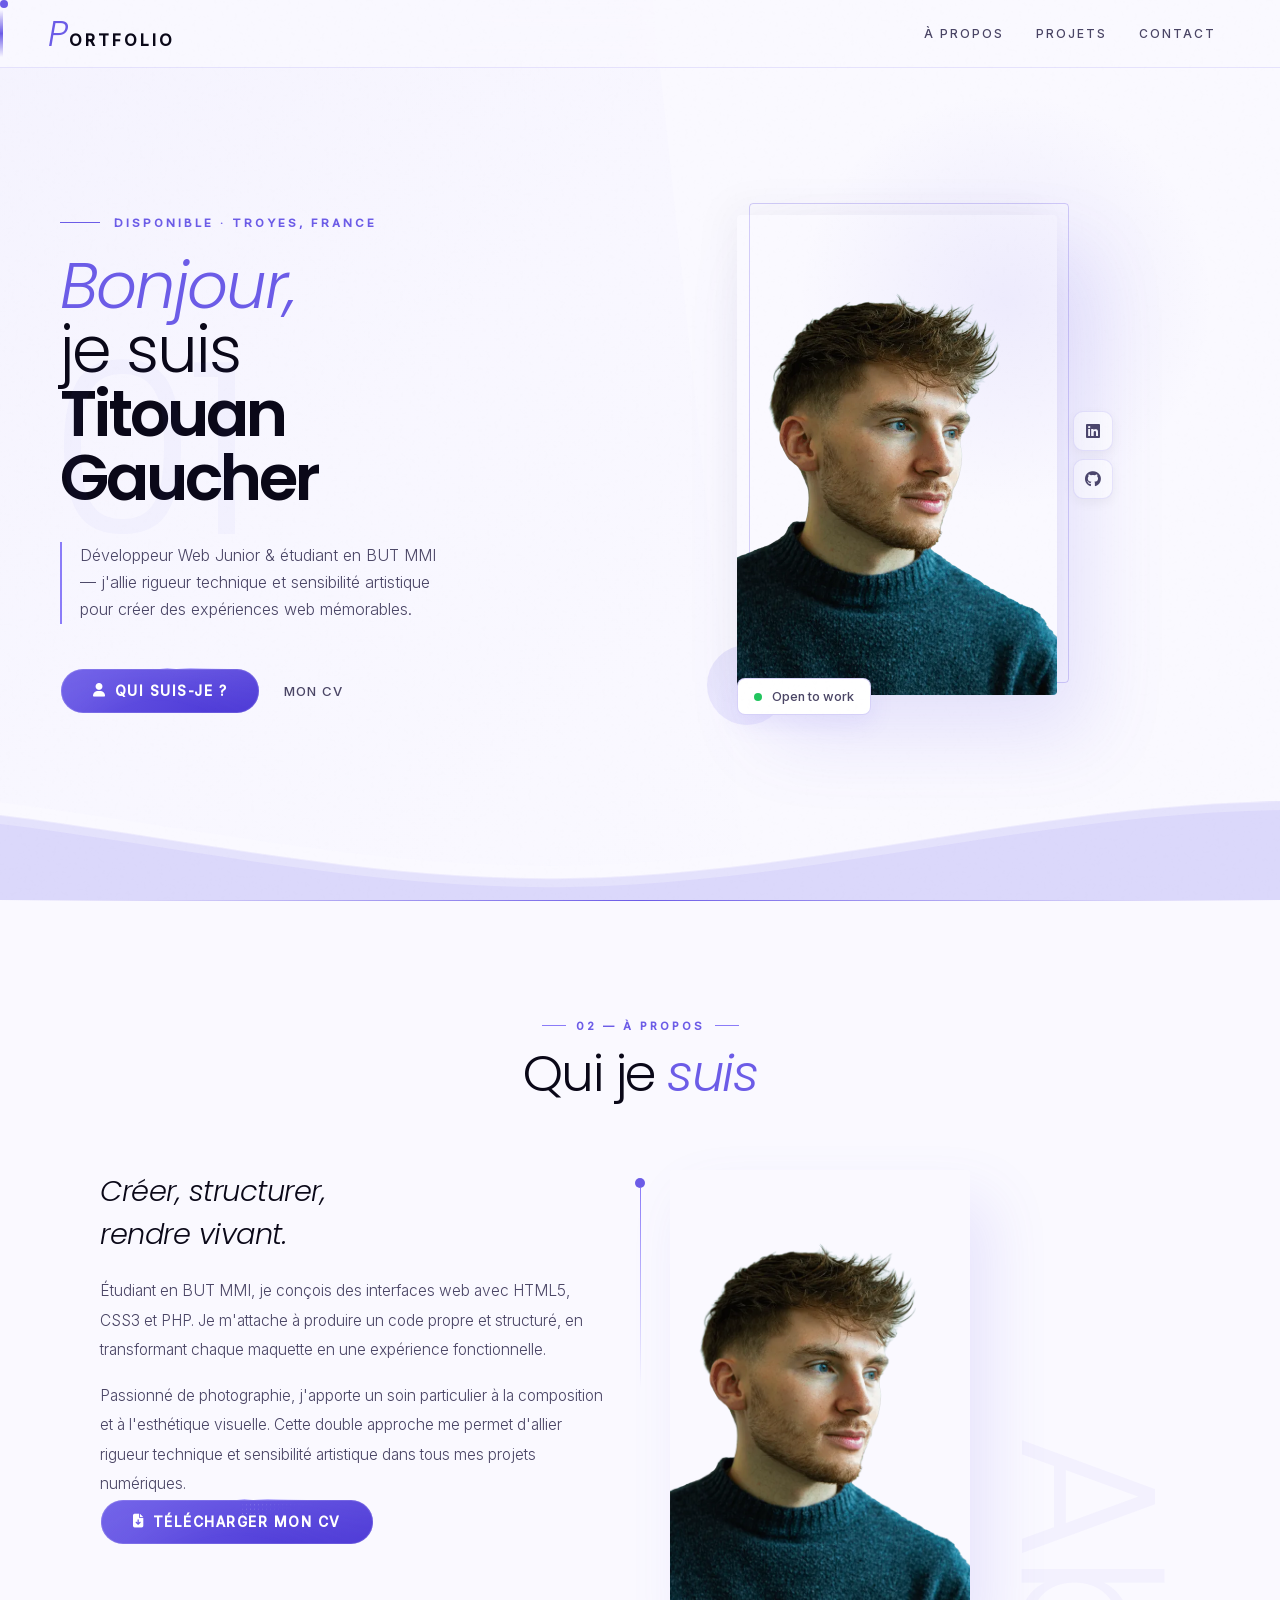
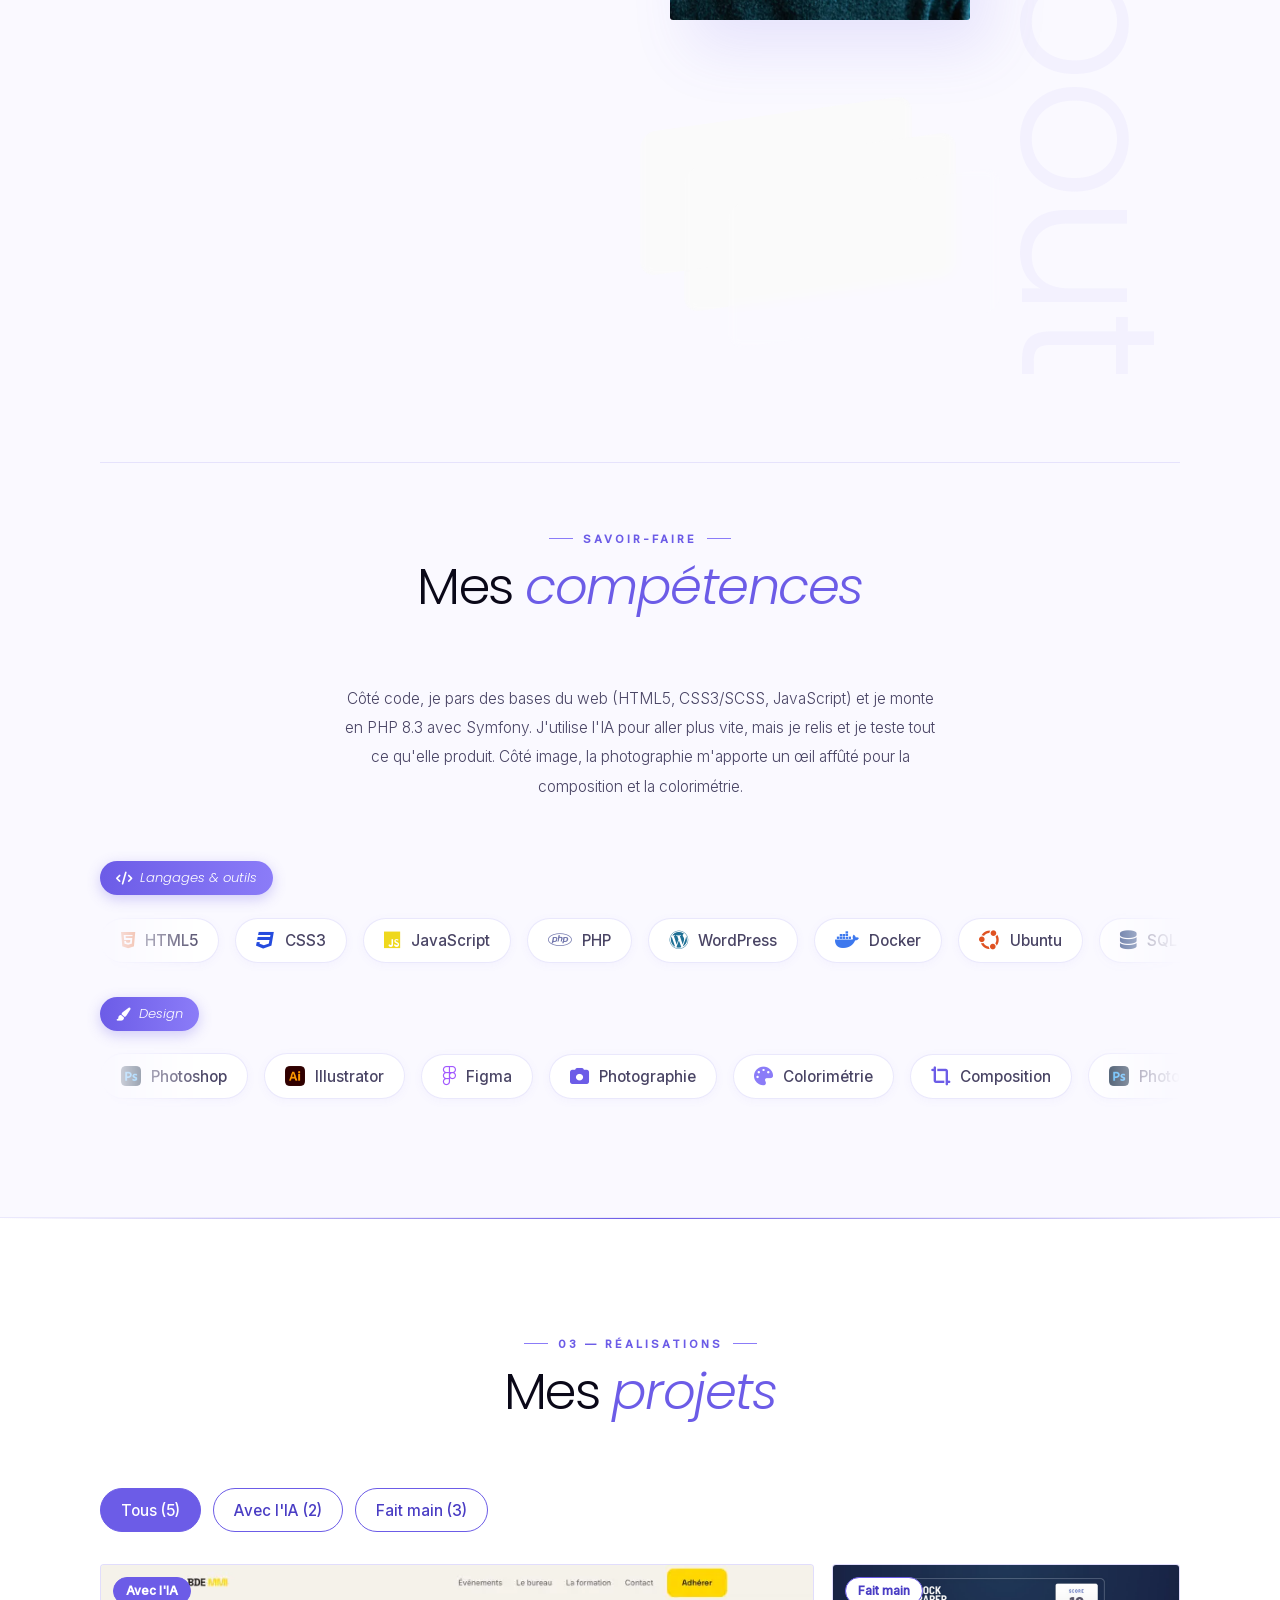
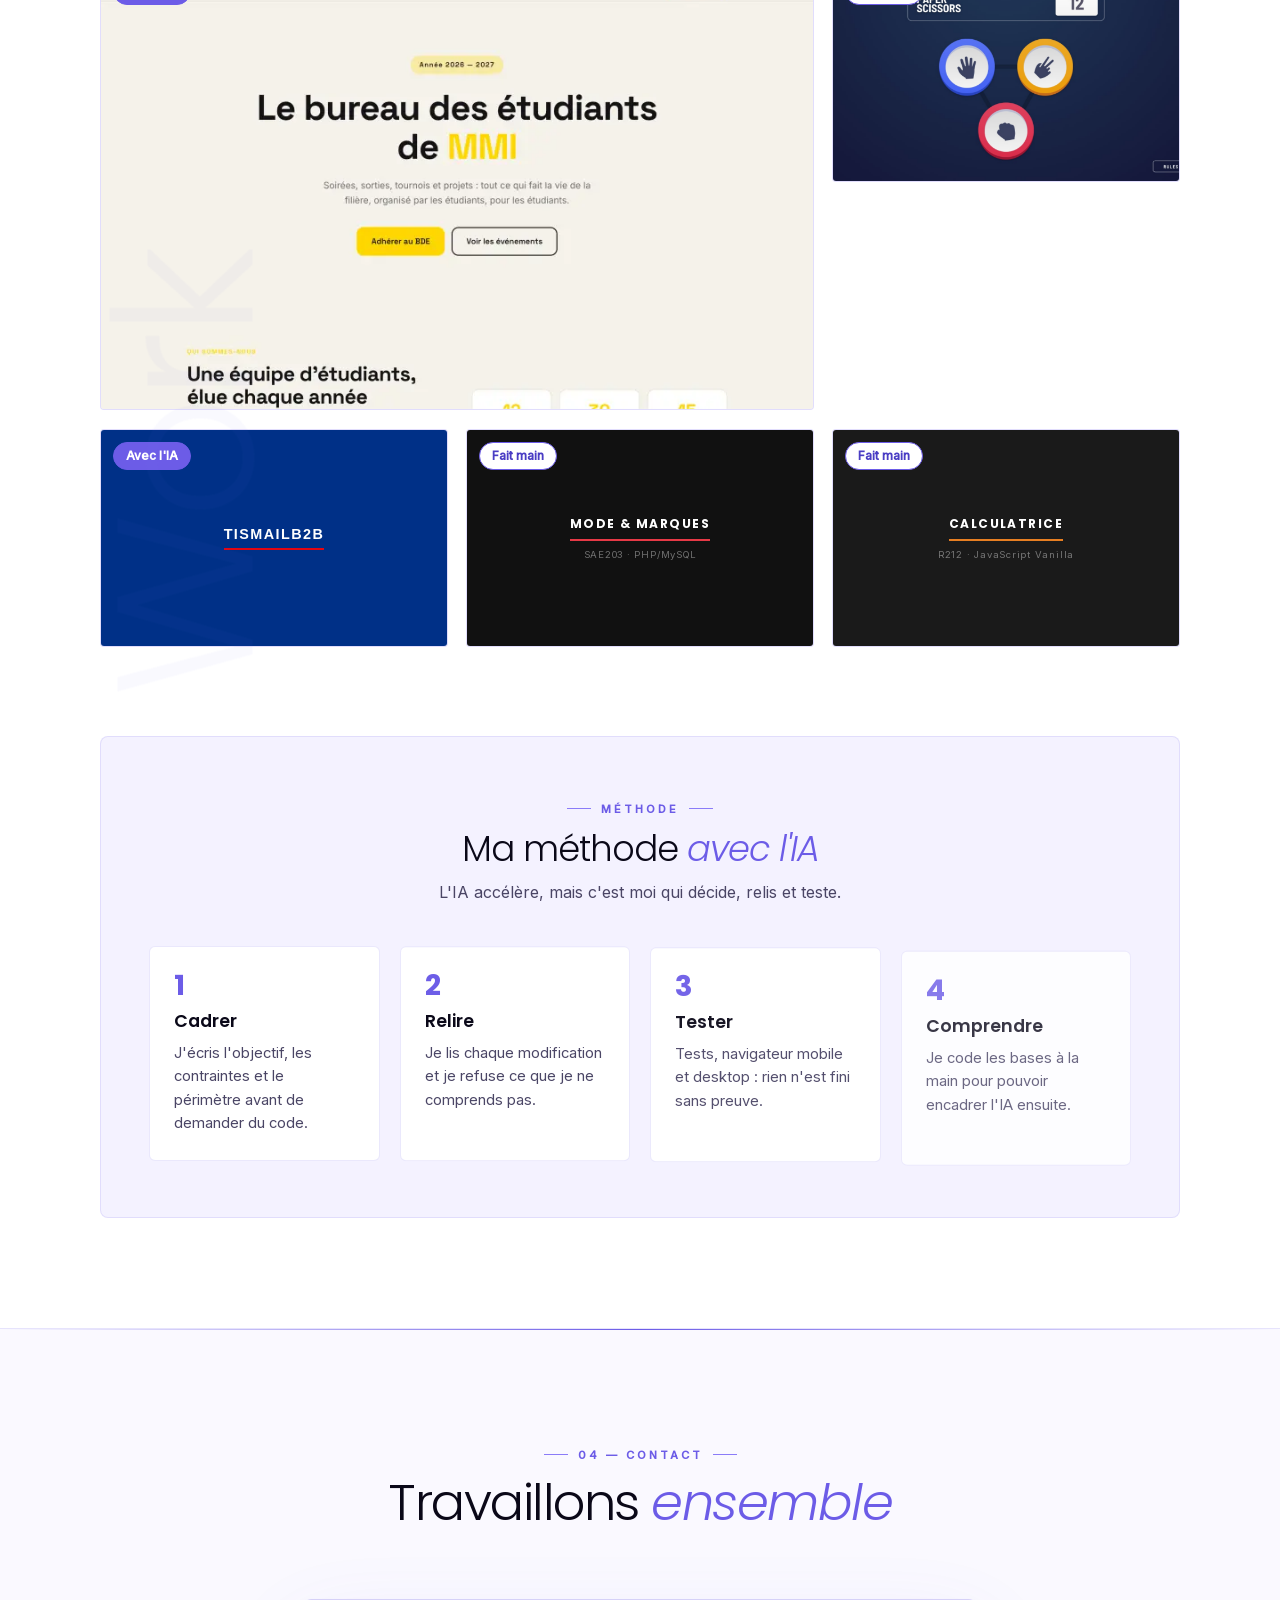
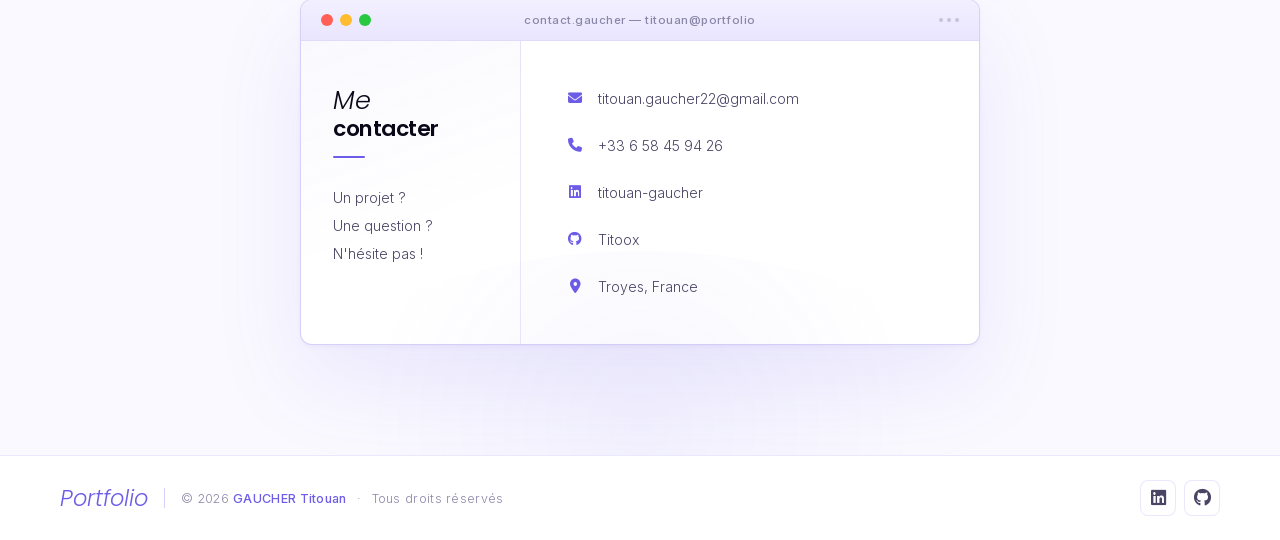
==== commit 8c6dcd0f: "TismailB2B : préciser que le code est écrit à la main, IA comme tuteur Co-Authored-By: Claude Sonnet" ====
--- a/index.html
+++ b/index.html
@@ -349,7 +349,7 @@
           </div>
           <div class="projet-infos">
             <p class="projet-description">Portail B2B revendeurs — La Chaussette de France</p>
-            <p class="projet-part">Catalogue, commandes, 2 rôles. J'ai cadré le besoin et relu la sécurité (PDO, hash).</p>
+            <p class="projet-part">Catalogue, commandes, 2 rôles. Code écrit en grande partie à la main, l'IA comme tuteur.</p>
             <div class="projet-pied">
               <span class="projet-technos">
                 <i class="fa-brands fa-php" style="color:rgba(255,255,255,0.9)"></i>
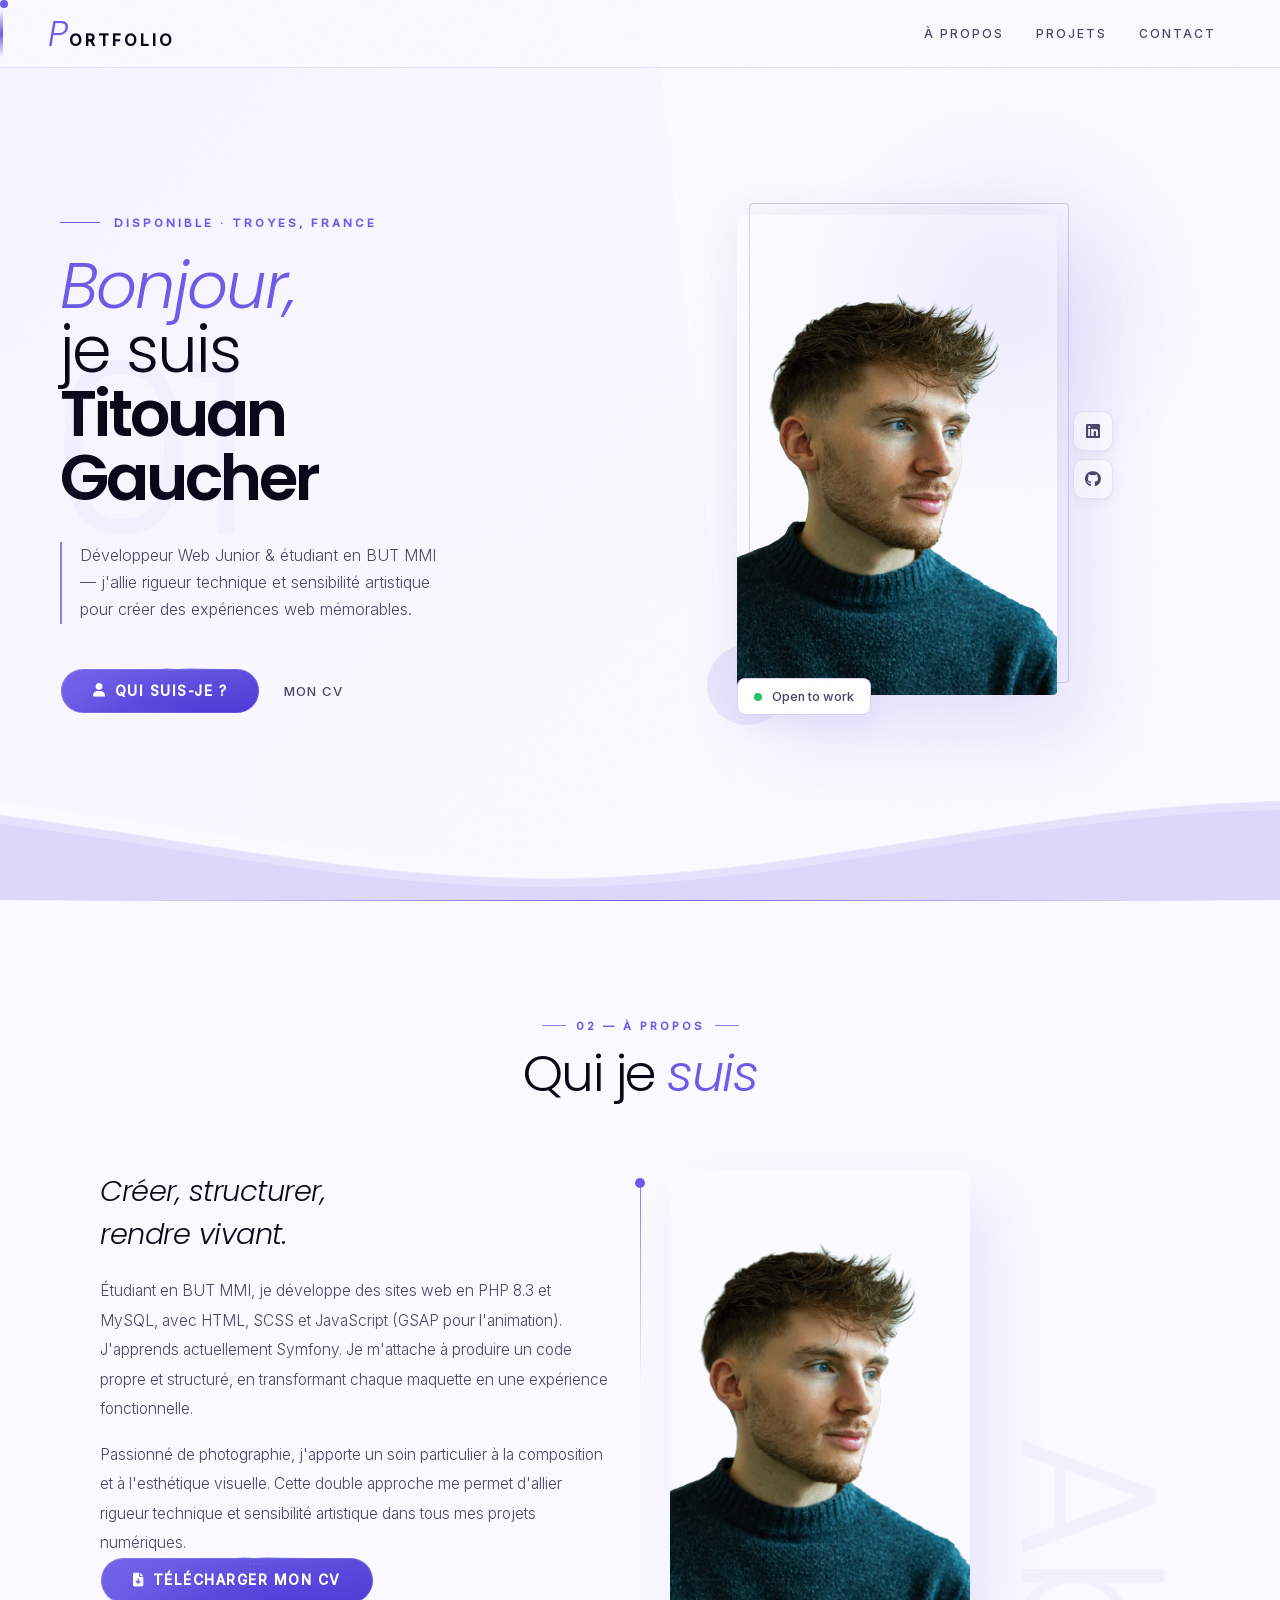
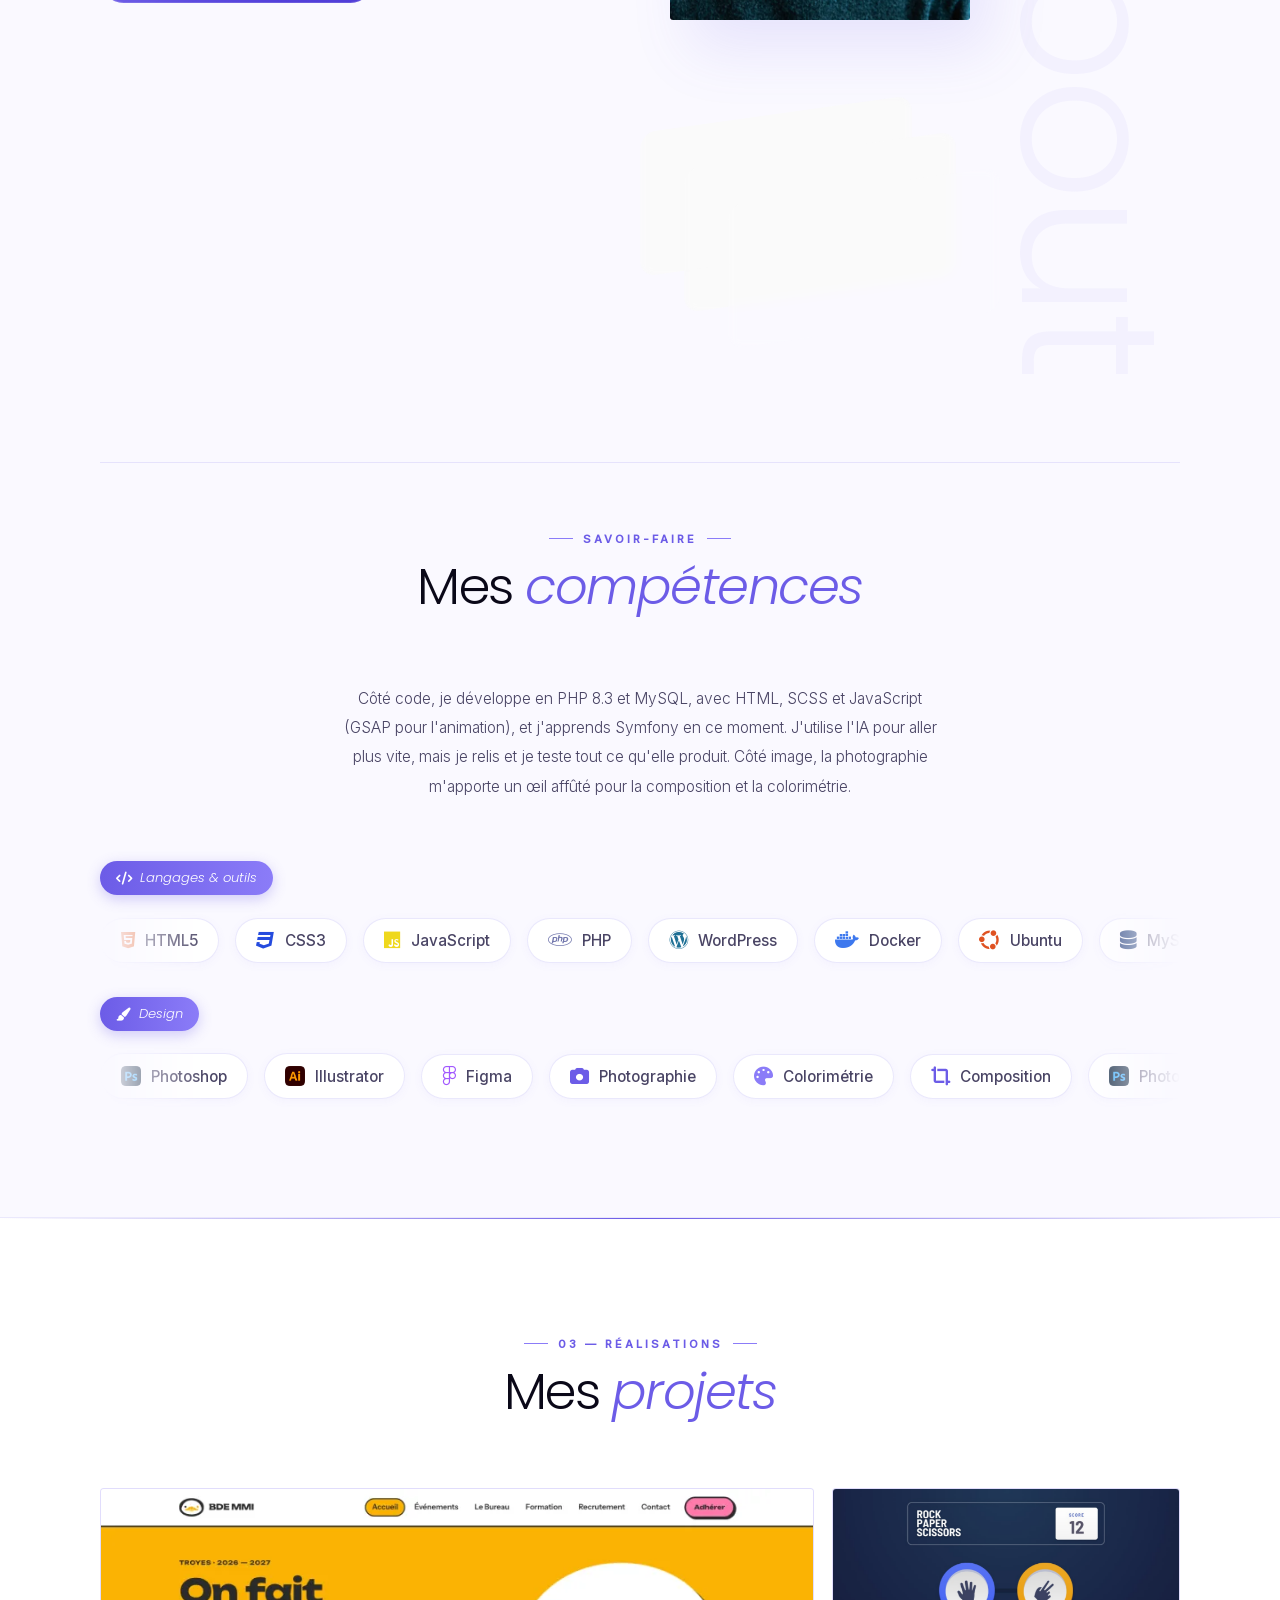
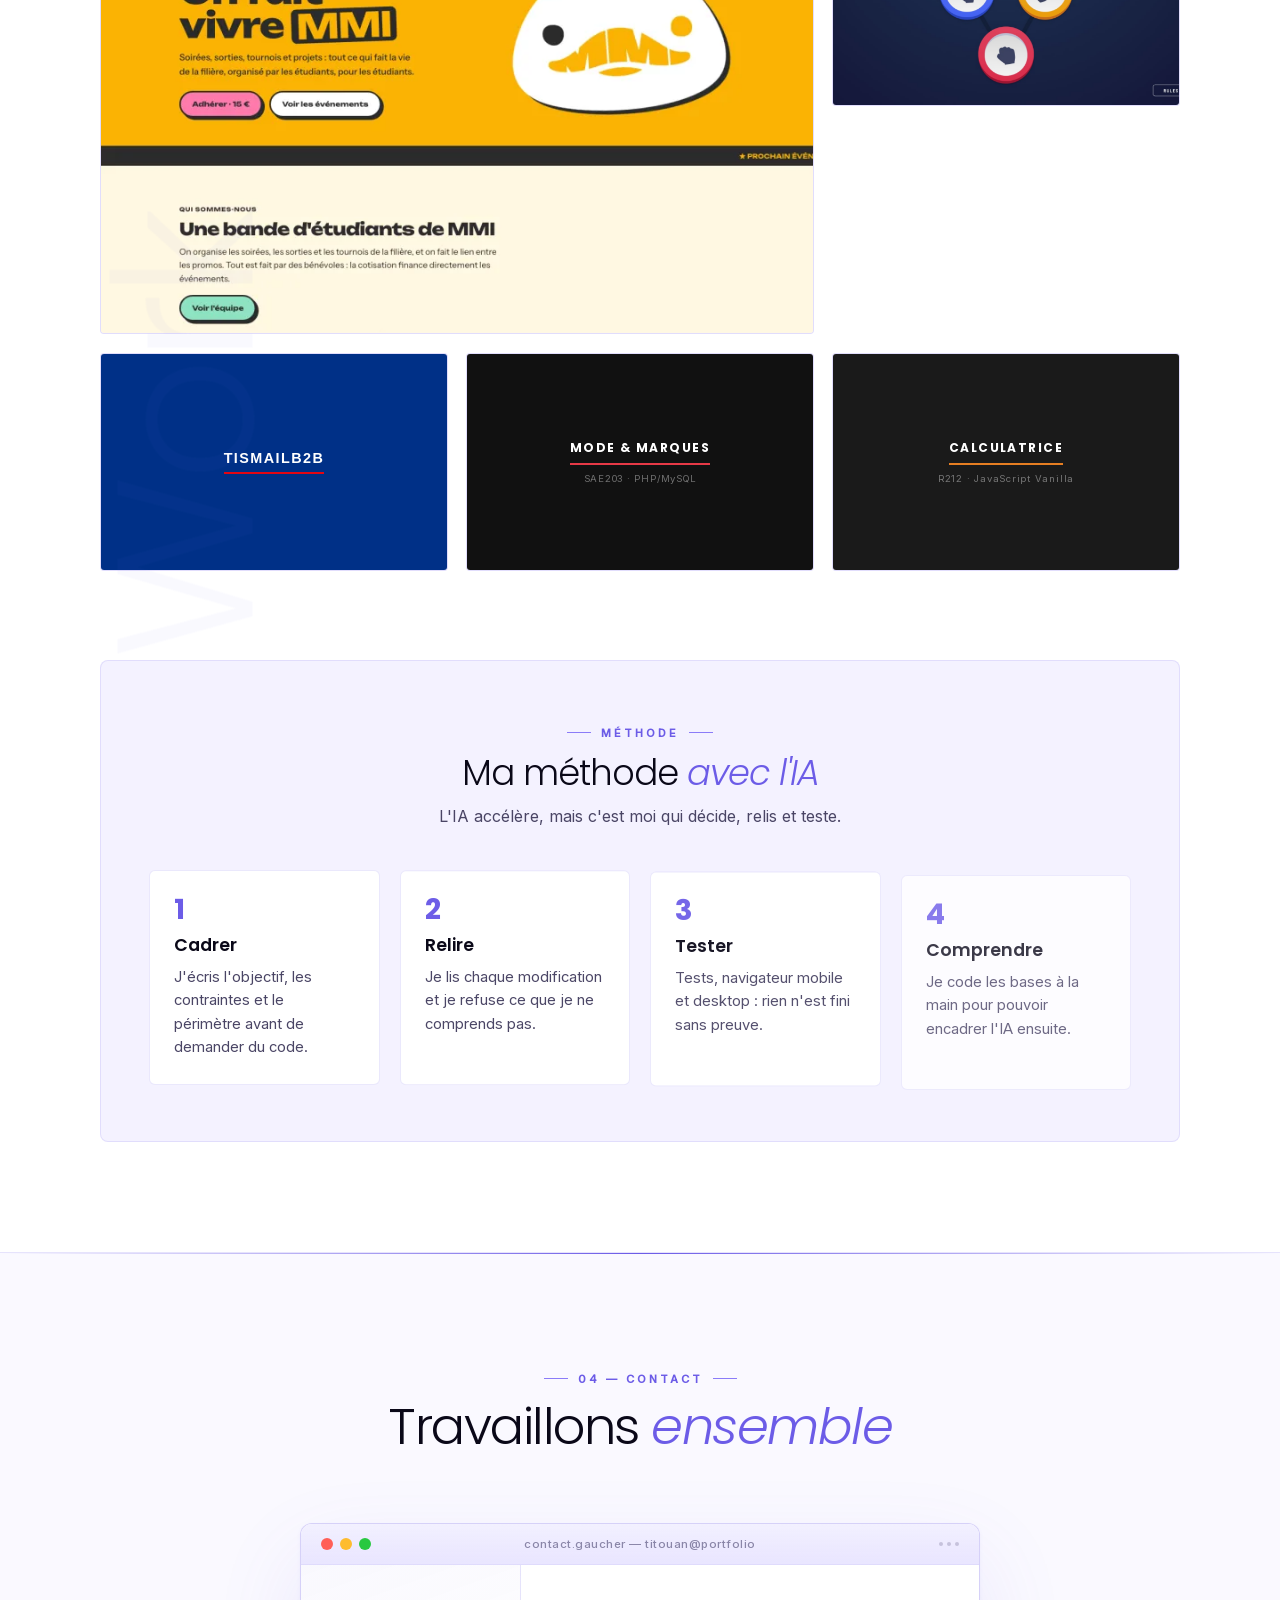
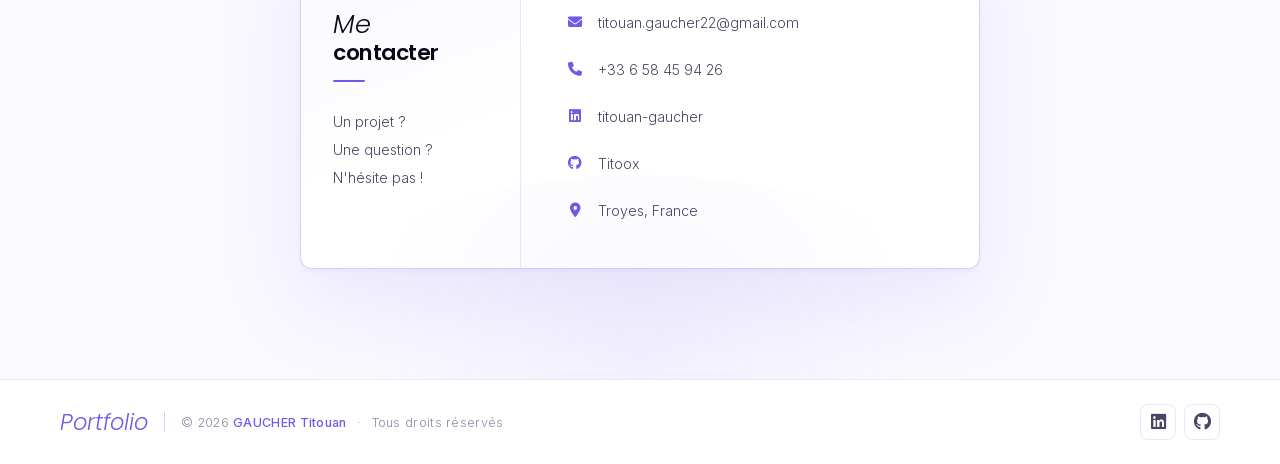
==== commit 423bdeb3: "Stack sans badges IA + header et cartes épurés en mobile - Retire les badges « Fait main / Avec l'IA" ====
--- a/index.html
+++ b/index.html
@@ -3,7 +3,7 @@
 <head>
   <meta charset="UTF-8" />
   <meta name="viewport" content="width=device-width, initial-scale=1.0, viewport-fit=cover" />
-  <meta name="description" content="Portfolio de GAUCHER Titouan, développeur web junior & étudiant en BUT MMI, à la recherche d'une alternance. Projets faits avec l'IA et faits main." />
+  <meta name="description" content="Portfolio de GAUCHER Titouan, développeur web junior & étudiant en BUT MMI, à la recherche d'une alternance. PHP, MySQL, SCSS, JavaScript/GSAP, et Symfony en cours d'apprentissage." />
   <meta name="theme-color" content="#6c5ce7">
   <title>Portfolio · Titouan Gaucher</title>
 
@@ -139,8 +139,9 @@
         <div class="profil-texte scroll-left">
           <h3>Créer, structurer,<br>rendre vivant.</h3>
           <p>
-            Étudiant en BUT MMI, je conçois des interfaces web avec HTML5, CSS3
-            et PHP. Je m'attache à produire un code propre et structuré, en
+            Étudiant en BUT MMI, je développe des sites web en PHP 8.3 et MySQL,
+            avec HTML, SCSS et JavaScript (GSAP pour l'animation). J'apprends
+            actuellement Symfony. Je m'attache à produire un code propre et structuré, en
             transformant chaque maquette en une expérience fonctionnelle.
           </p>
           <p>
@@ -199,7 +200,7 @@
                   <p class="carte-pile-titre">5 projets</p>
                 </div>
                 <p class="carte-pile-desc">Développement web</p>
-                <p class="carte-pile-date">HTML · CSS · PHP · JS</p>
+                <p class="carte-pile-date">PHP · MySQL · SCSS · JS</p>
               </div>
             </article>
           </div>
@@ -214,8 +215,8 @@
         </div>
 
         <p class="competences-intro scroll">
-          Côté code, je pars des bases du web (HTML5, CSS3/SCSS, JavaScript) et je
-          monte en PHP 8.3 avec Symfony. J'utilise l'IA pour aller plus vite, mais
+          Côté code, je développe en PHP 8.3 et MySQL, avec HTML, SCSS et JavaScript
+          (GSAP pour l'animation), et j'apprends Symfony en ce moment. J'utilise l'IA pour aller plus vite, mais
           je relis et je teste tout ce qu'elle produit. Côté image, la photographie
           m'apporte un œil affûté pour la composition et la colorimétrie.
         </p>
@@ -228,7 +229,7 @@
           <div class="stacks-groupe">
             <span class="stacks-tag"><i class="fa-solid fa-code"></i> Langages &amp; outils</span>
             <div class="stacks-rangee">
-              <div class="stacks-piste" aria-label="HTML5, CSS3, JavaScript, PHP, WordPress, Docker, Ubuntu, SQL, SCSS, Symfony, GSAP, Git, Claude, Serveur">
+              <div class="stacks-piste" aria-label="HTML5, CSS3, JavaScript, PHP, WordPress, Docker, Ubuntu, MySQL, SCSS, Symfony, GSAP, Git, Claude, Serveur">
                 <span class="stack-pilule"><i class="fa-brands fa-html5" style="color:#e96227"></i><span>HTML5</span></span>
                 <span class="stack-pilule"><i class="fa-brands fa-css3" style="color:#254bde"></i><span>CSS3</span></span>
                 <span class="stack-pilule"><i class="fa-brands fa-js" style="color:#efd81d"></i><span>JavaScript</span></span>
@@ -236,7 +237,7 @@
                 <span class="stack-pilule"><i class="fa-brands fa-wordpress" style="color:#1e7095"></i><span>WordPress</span></span>
                 <span class="stack-pilule"><i class="fa-brands fa-docker" style="color:#3d78ee"></i><span>Docker</span></span>
                 <span class="stack-pilule"><i class="fa-brands fa-ubuntu" style="color:#df5222"></i><span>Ubuntu</span></span>
-                <span class="stack-pilule"><i class="fa-solid fa-database" style="color:#0f2f70"></i><span>SQL</span></span>
+                <span class="stack-pilule"><i class="fa-solid fa-database" style="color:#0f2f70"></i><span>MySQL</span></span>
                 <span class="stack-pilule"><i class="fa-brands fa-sass" style="color:#cd6799"></i><span>SCSS</span></span>
                 <span class="stack-pilule"><i class="fa-brands fa-symfony" style="color:#1a171b"></i><span>Symfony</span></span>
                 <span class="stack-pilule"><img src="./images/gsap.svg" alt=""/><span>GSAP</span></span>
@@ -251,7 +252,7 @@
                 <span class="stack-pilule" aria-hidden="true"><i class="fa-brands fa-wordpress" style="color:#1e7095"></i><span>WordPress</span></span>
                 <span class="stack-pilule" aria-hidden="true"><i class="fa-brands fa-docker" style="color:#3d78ee"></i><span>Docker</span></span>
                 <span class="stack-pilule" aria-hidden="true"><i class="fa-brands fa-ubuntu" style="color:#df5222"></i><span>Ubuntu</span></span>
-                <span class="stack-pilule" aria-hidden="true"><i class="fa-solid fa-database" style="color:#0f2f70"></i><span>SQL</span></span>
+                <span class="stack-pilule" aria-hidden="true"><i class="fa-solid fa-database" style="color:#0f2f70"></i><span>MySQL</span></span>
                 <span class="stack-pilule" aria-hidden="true"><i class="fa-brands fa-sass" style="color:#cd6799"></i><span>SCSS</span></span>
                 <span class="stack-pilule" aria-hidden="true"><i class="fa-brands fa-symfony" style="color:#1a171b"></i><span>Symfony</span></span>
                 <span class="stack-pilule" aria-hidden="true"><img src="./images/gsap.svg" alt=""/><span>GSAP</span></span>
@@ -300,20 +301,13 @@
         <h2 class="titre-section" id="titre-projets">Mes <em>projets</em></h2>
       </div>
 
-      <div class="filtre-projets scroll" role="group" aria-label="Filtrer les projets">
-        <button type="button" class="filtre-bouton" data-filtre="tous" aria-pressed="true">Tous (5)</button>
-        <button type="button" class="filtre-bouton" data-filtre="ia" aria-pressed="false">Avec l'IA (2)</button>
-        <button type="button" class="filtre-bouton" data-filtre="main" aria-pressed="false">Fait main (3)</button>
-      </div>
-      <p class="filtre-statut" id="filtre-statut" role="status" aria-live="polite"></p>
-
-      <div class="projets-grille" id="projets-grille" data-filtre="tous">
-        <div class="carte-projet scroll" data-type="ia">
-          <span class="badge-projet badge-ia">Avec l'IA</span>
+
+      <div class="projets-grille" id="projets-grille">
+        <div class="carte-projet scroll">
           <div class="projet-image"><img loading="lazy" src="./images/bde-mmi/vignette.webp" alt="Page d'accueil du site du BDE MMI, codé en Symfony"/></div>
           <div class="projet-infos">
             <p class="projet-description">Site du BDE MMI (Symfony)</p>
-            <p class="projet-part">Projet en binôme. J'ai fait le cœur Symfony (entité, listes, détail, back-office), avec l'IA pour structurer et tester.</p>
+            <p class="projet-part">Projet en binôme. J'ai fait le cœur Symfony (entité, listes, détail, back-office).</p>
             <div class="projet-pied">
               <span class="projet-technos">
                 <i class="fa-brands fa-symfony" style="color:rgba(255,255,255,0.9)"></i>
@@ -324,8 +318,7 @@
             </div>
           </div>
         </div>
-        <div class="carte-projet scroll" data-type="main">
-          <span class="badge-projet badge-main">Fait main</span>
+        <div class="carte-projet scroll">
           <div class="projet-image"><img loading="lazy" src="./images/pfc/desktop-step-1.jpg" alt="Jeu Pierre-Feuille-Ciseaux en JavaScript"/></div>
           <div class="projet-infos">
             <p class="projet-description">Jeu Pierre-Feuille-Ciseaux</p>
@@ -340,8 +333,7 @@
             </div>
           </div>
         </div>
-        <div class="carte-projet scroll" data-type="ia">
-          <span class="badge-projet badge-ia">Avec l'IA</span>
+        <div class="carte-projet scroll">
           <div class="projet-image" style="background:#003087; display:flex; align-items:center; justify-content:center;">
             <div style="text-align:center; color:white; font-family:'Outfit',sans-serif;">
               <div style="font-size:0.9em; font-weight:700; letter-spacing:0.1em; text-transform:uppercase; border-bottom:2px solid #e30613; padding-bottom:6px;">TismailB2B</div>
@@ -349,7 +341,7 @@
           </div>
           <div class="projet-infos">
             <p class="projet-description">Portail B2B revendeurs — La Chaussette de France</p>
-            <p class="projet-part">Catalogue, commandes, 2 rôles. Code écrit en grande partie à la main, l'IA comme tuteur.</p>
+            <p class="projet-part">Catalogue, commandes, 2 rôles. PHP, PDO et MySQL, écrits en grande partie à la main.</p>
             <div class="projet-pied">
               <span class="projet-technos">
                 <i class="fa-brands fa-php" style="color:rgba(255,255,255,0.9)"></i>
@@ -360,8 +352,7 @@
             </div>
           </div>
         </div>
-        <div class="carte-projet scroll" data-type="main">
-          <span class="badge-projet badge-main">Fait main</span>
+        <div class="carte-projet scroll">
           <div class="projet-image" style="background:#111; display:flex; align-items:center; justify-content:center; flex-direction:column; gap:8px;">
             <div style="font-family:'Poppins',sans-serif; font-size:0.75em; font-weight:700; letter-spacing:0.12em; text-transform:uppercase; color:white; border-bottom:2px solid #e63946; padding-bottom:6px;">Mode & Marques</div>
             <div style="font-size:0.6em; color:rgba(255,255,255,0.4); letter-spacing:0.08em;">SAE203 · PHP/MySQL</div>
@@ -379,8 +370,7 @@
             </div>
           </div>
         </div>
-        <div class="carte-projet scroll" data-type="main">
-          <span class="badge-projet badge-main">Fait main</span>
+        <div class="carte-projet scroll">
           <div class="projet-image" style="background:#1a1a1a; display:flex; align-items:center; justify-content:center; flex-direction:column; gap:8px;">
             <div style="font-family:'Poppins',sans-serif; font-size:0.75em; font-weight:700; letter-spacing:0.12em; text-transform:uppercase; color:white; border-bottom:2px solid #e67e22; padding-bottom:6px;">Calculatrice</div>
             <div style="font-size:0.6em; color:rgba(255,255,255,0.4); letter-spacing:0.08em;">R212 · JavaScript Vanilla</div>
@@ -493,7 +483,6 @@
 
   <script src="scroll.js"></script>
   <script src="js/gsap.min.js"></script>
-  <script src="js/filtre-projets.js"></script>
   <script src="js/methode.js"></script>
 
 </body>
--- a/css/main.css
+++ b/css/main.css
@@ -1053,24 +1053,6 @@
 .carte-projet:nth-child(5) { grid-column: span 2; }
 .carte-projet:nth-child(6) { grid-column: span 3; }
 
-/* Filtre projets */
-.filtre-projets { display: flex; flex-wrap: wrap; gap: 12px; margin: 0 0 32px; }
-.filtre-bouton {
-  min-height: 44px; padding: 0 20px; border-radius: 999px; cursor: pointer;
-  font: 500 0.95em var(--sans);
-  border: 1px solid var(--v1); background: #fff; color: #4a3dc4;
-  transition: background 0.2s ease, color 0.2s ease;
-}
-.filtre-bouton:hover { background: rgba(108,92,231,0.08); }
-.filtre-bouton[aria-pressed="true"] { background: var(--v1); color: #fff; }
-.filtre-bouton:focus-visible { outline: 3px solid var(--v1); outline-offset: 3px; }
-.filtre-statut { position: absolute; width: 1px; height: 1px; overflow: hidden; clip: rect(0 0 0 0); white-space: nowrap; }
-.carte-projet[hidden] { display: none; }
-@media (min-width: 1024px) {
-  .projets-grille[data-filtre="ia"] .carte-projet { grid-column: span 3; }
-  .projets-grille[data-filtre="main"] .carte-projet { grid-column: span 2; }
-}
-
 .carte-projet {
   position: relative; border-radius: 4px; overflow: hidden;
   background: var(--gris-clair); border: 1px solid var(--bordure);
@@ -1116,15 +1098,6 @@
 
 .projet-image > div { transition: opacity 0.3s ease; }
 .carte-projet:hover .projet-image > div { opacity: 0; }
-
-.badge-projet {
-  position: absolute; top: 12px; left: 12px; z-index: 2;
-  font-size: 0.75em; font-weight: 600; line-height: 1;
-  padding: 7px 12px; border-radius: 999px;
-  border: 1px solid var(--v1);
-}
-.badge-ia { background: var(--v1); color: #fff; }
-.badge-main { background: #fff; color: #4a3dc4; }
 
 .projet-part {
   font-size: 0.82em; line-height: 1.5; color: rgba(255,255,255,0.92);
@@ -2390,3 +2363,83 @@
   .methode-titre { font-size: 1.7em; }
   .methode-etapes { grid-template-columns: 1fr; gap: 12px; }
 }
+
+
+/* ================================================================
+   MOBILE < 768px — Header blanc uni + cartes projets épurées
+================================================================ */
+@media screen and (max-width: 767px) {
+
+  /* ── Header : barre blanche, sans flou ni bordure ── */
+  .en-tete {
+    background: #fff;
+    backdrop-filter: none;
+    -webkit-backdrop-filter: none;
+    border-bottom: none;
+    box-shadow: none;
+  }
+
+  /* Le menu fermé restait visible par-dessus le header (rectangle flou,
+     "CONTACT" en haut, ombre sous la barre) : on le cache vraiment */
+  .navigation {
+    background: #fff;
+    backdrop-filter: none;
+    -webkit-backdrop-filter: none;
+    box-shadow: none;
+    transform: translateY(-8px);
+    opacity: 0;
+    visibility: hidden;
+    transition: transform 0.3s var(--ease-smooth), opacity 0.3s ease, visibility 0s 0.3s;
+  }
+  .navigation.open {
+    transform: translateY(0);
+    opacity: 1;
+    visibility: visible;
+    box-shadow: 0 12px 24px rgba(108,92,231,0.08);
+    transition: transform 0.3s var(--ease-smooth), opacity 0.3s ease, visibility 0s;
+  }
+
+  /* Zones de clic 44px */
+  .logo { padding: 9px 0; }
+  .navigation__liste a { padding-top: 15px; padding-bottom: 15px; }
+  .nav-toggle {
+    width: 44px; height: 44px;
+    align-items: center;
+    margin-right: -8px;
+  }
+
+  /* ── Cartes projets : logos + bouton seulement ── */
+  /* Masquage visuel : le texte reste lu par les lecteurs d'écran */
+  .projet-description,
+  .projet-part {
+    position: absolute;
+    width: 1px; height: 1px;
+    margin: -1px; padding: 0;
+    overflow: hidden;
+    clip: rect(0 0 0 0);
+    white-space: nowrap;
+    border: 0;
+  }
+  .projet-infos {
+    padding: 12px;
+    background: linear-gradient(to top, rgba(108,92,231,0.92) 0%, rgba(108,92,231,0.75) 30%, transparent 52%);
+  }
+  .projet-technos { filter: drop-shadow(0 1px 2px rgba(0,0,0,0.45)); }
+  /* Sans description, le titre des cartes sans capture redevient visible */
+  .projet-image > div,
+  .carte-projet:hover .projet-image > div { opacity: 1; }
+  .projet-pied {
+    margin-top: 0;
+    gap: 8px;
+  }
+  .lien-projet {
+    min-height: 44px;
+    padding: 0 12px;
+    white-space: nowrap;
+  }
+}
+
+@media screen and (max-width: 767px) and (prefers-reduced-motion: reduce) {
+  .navigation,
+  .navigation.open { transform: none; transition: none; }
+}
